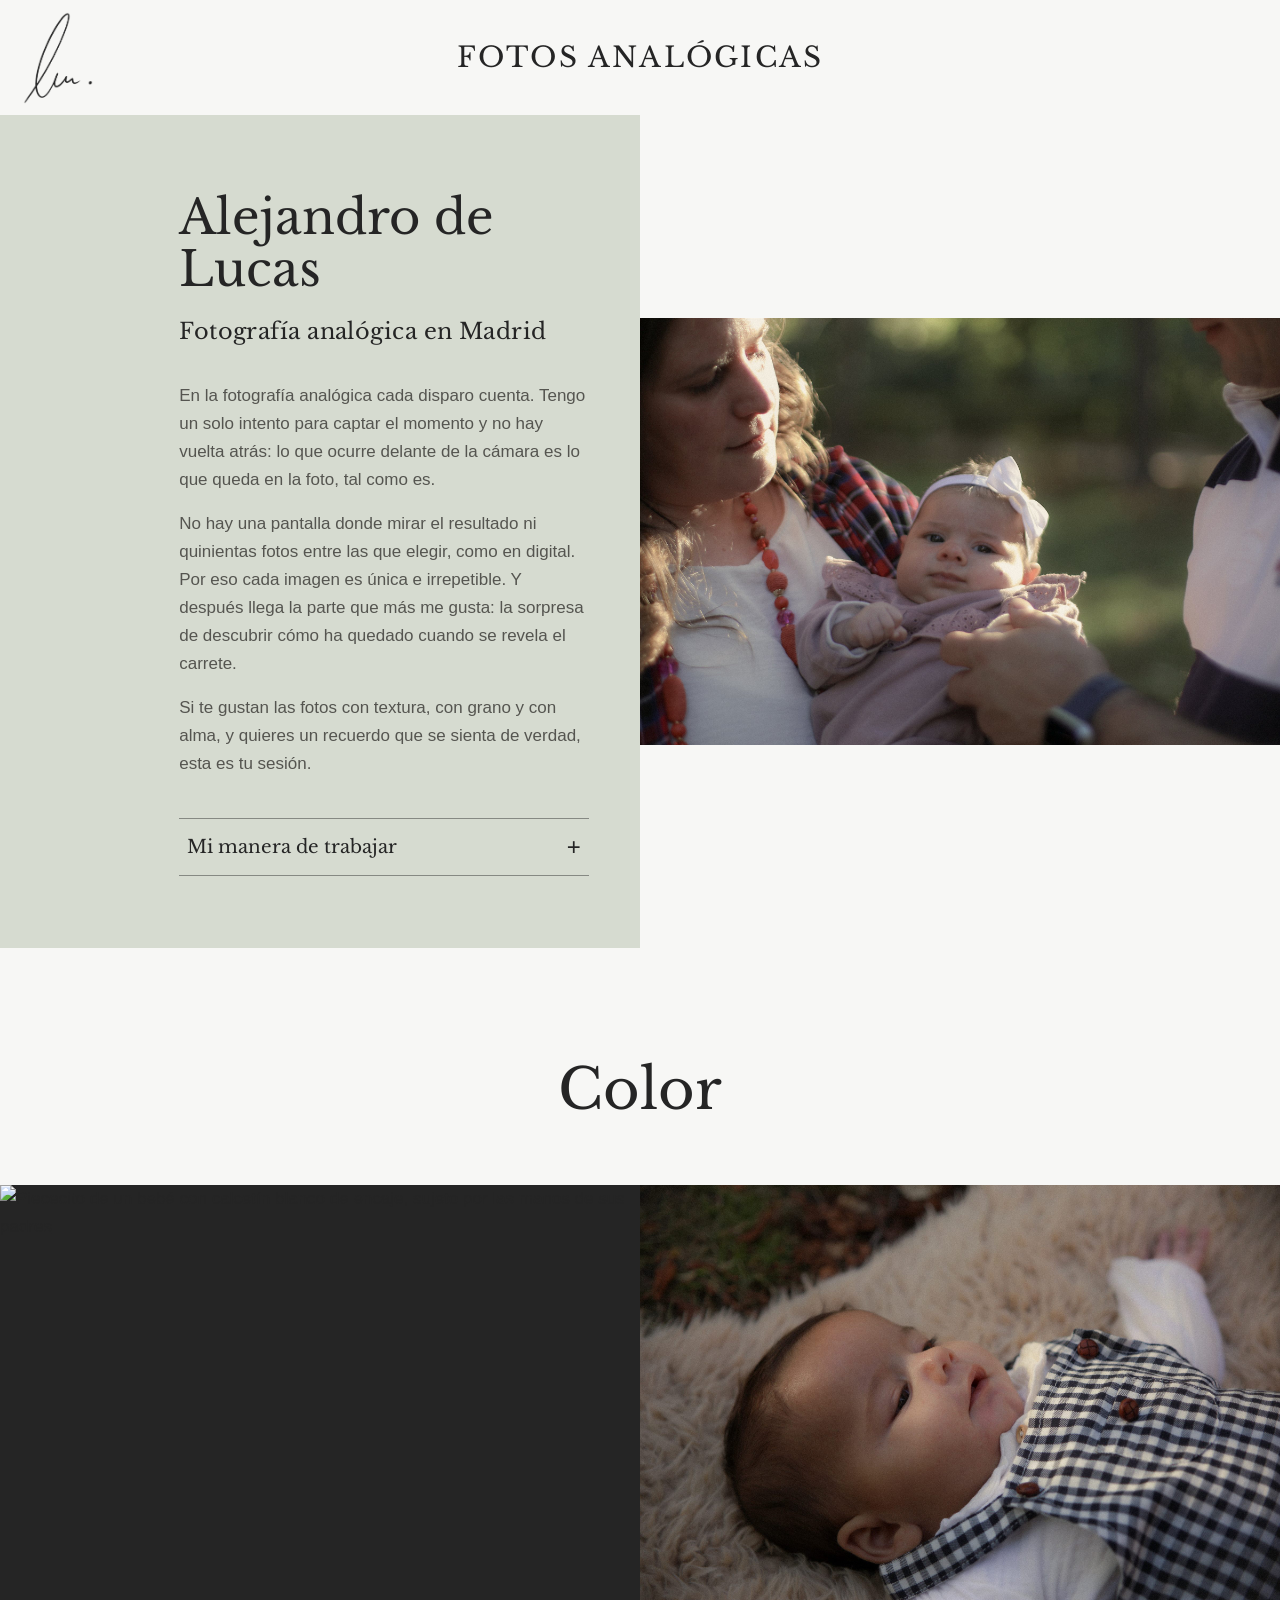
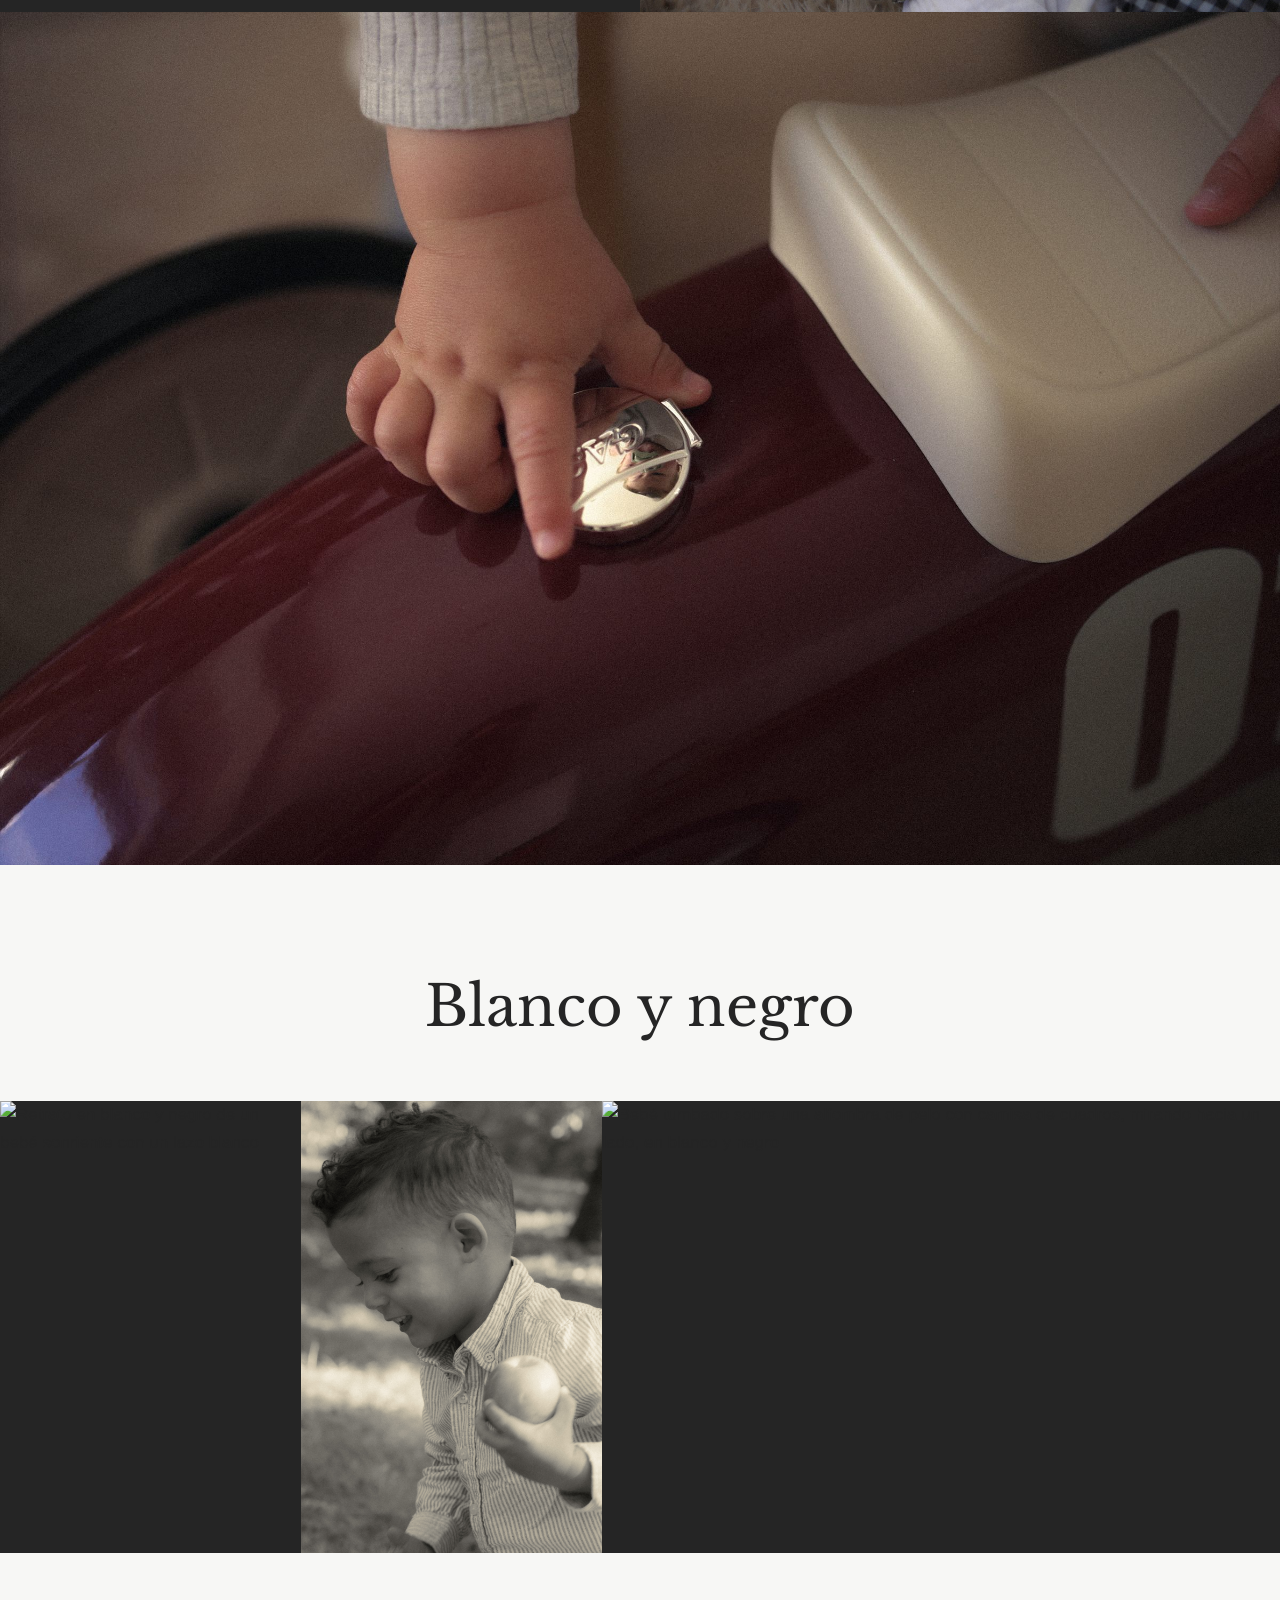
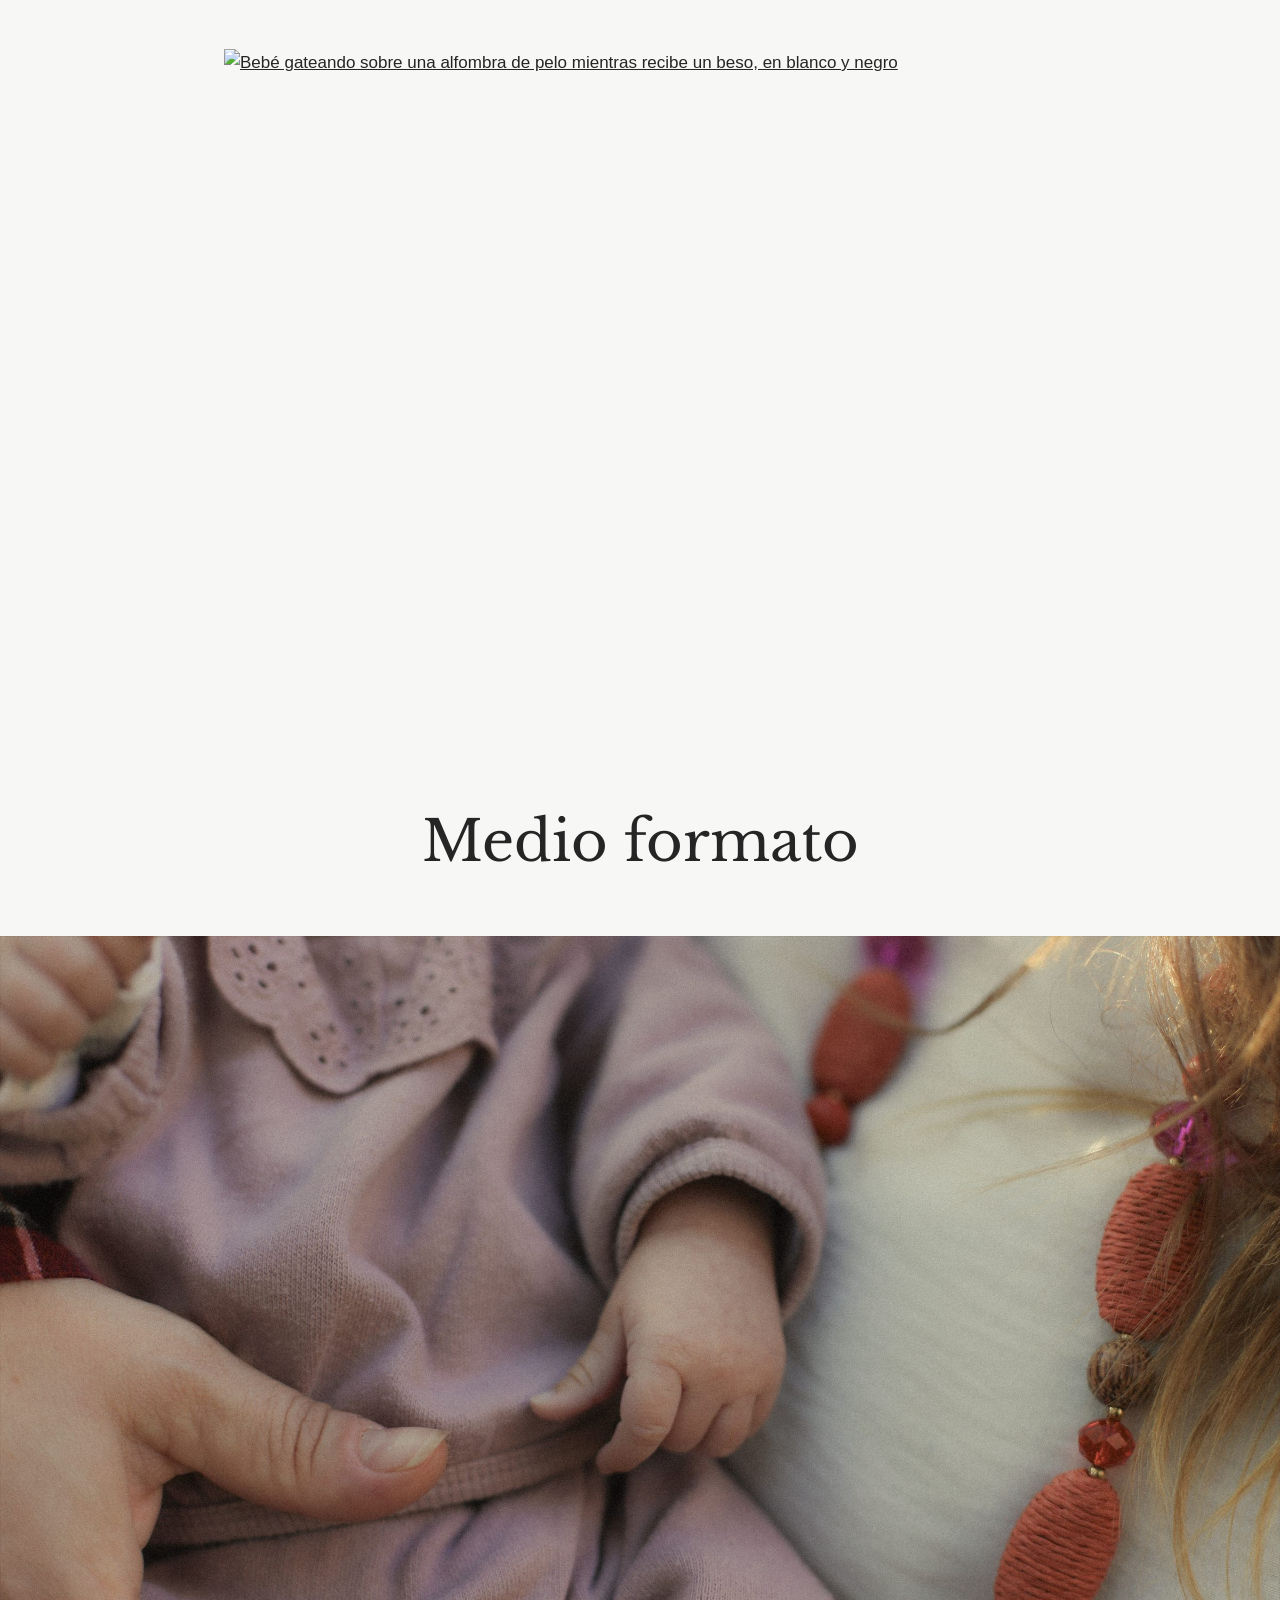
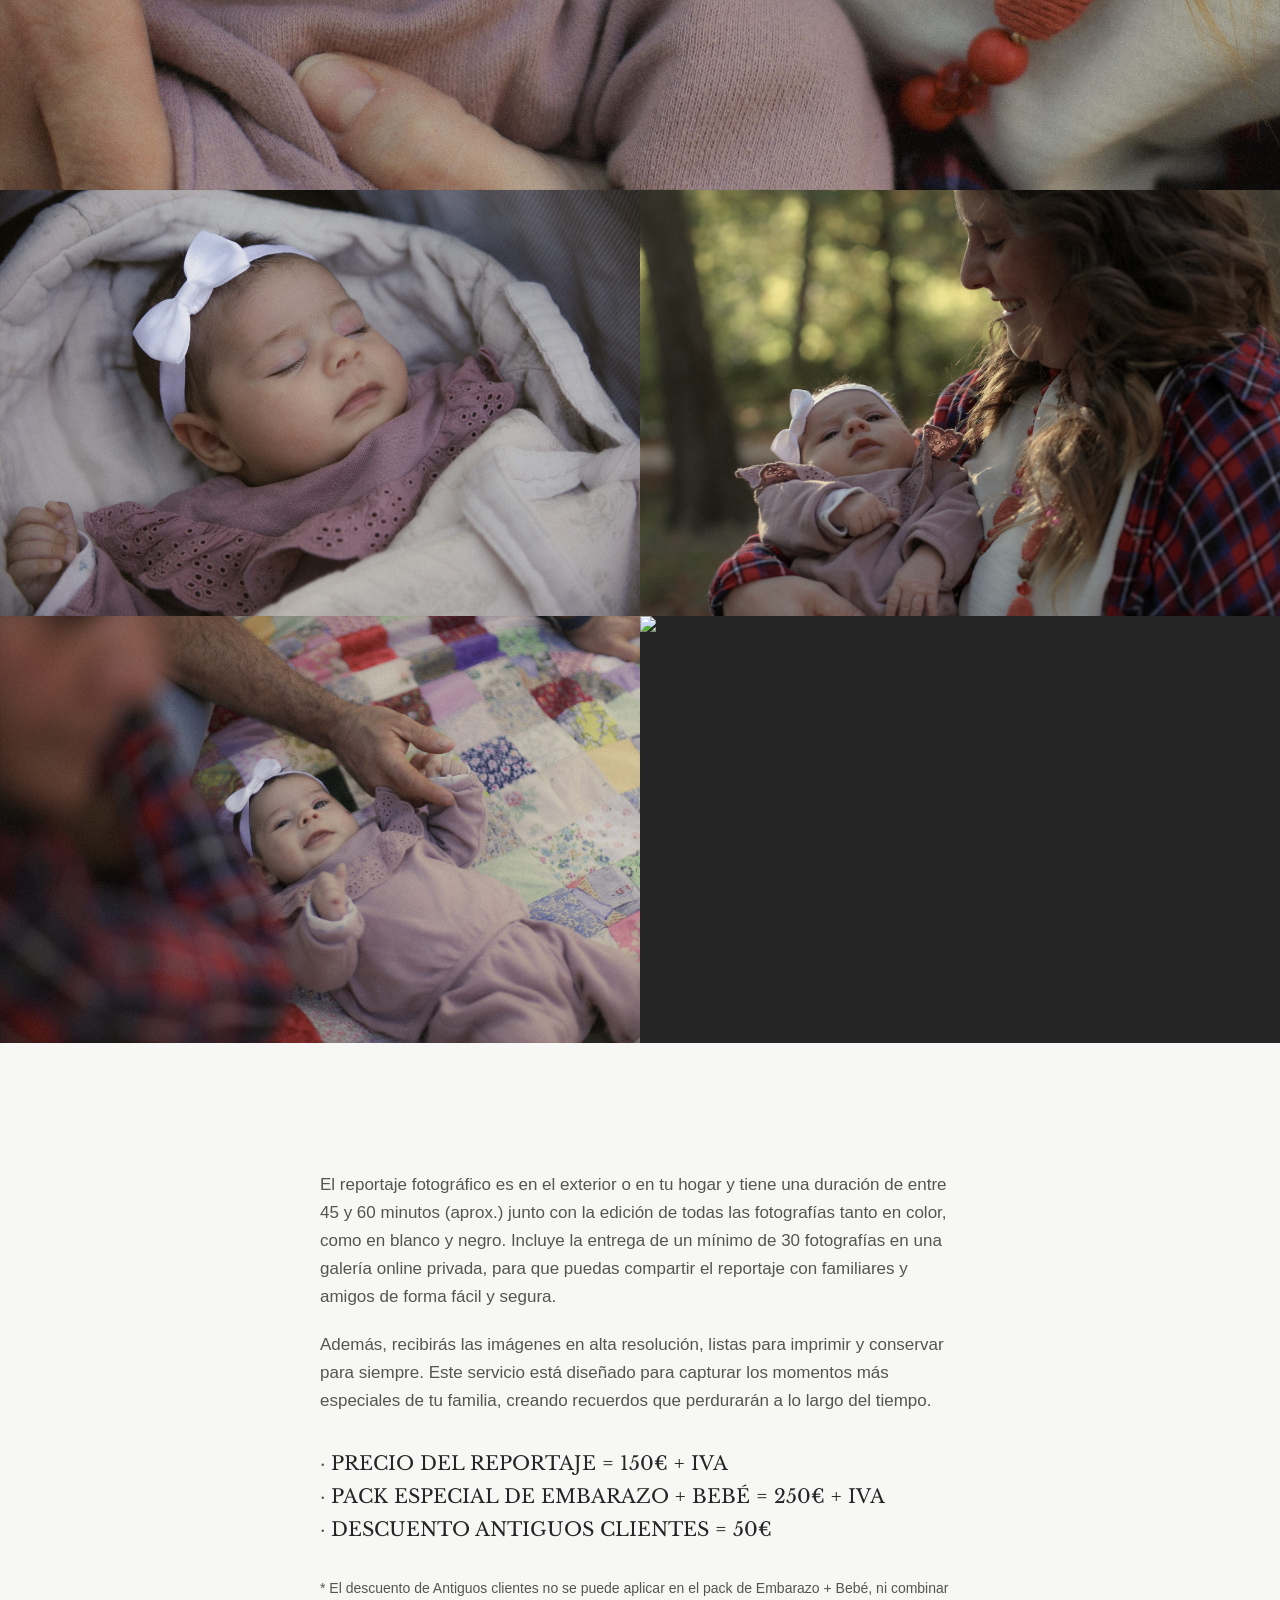
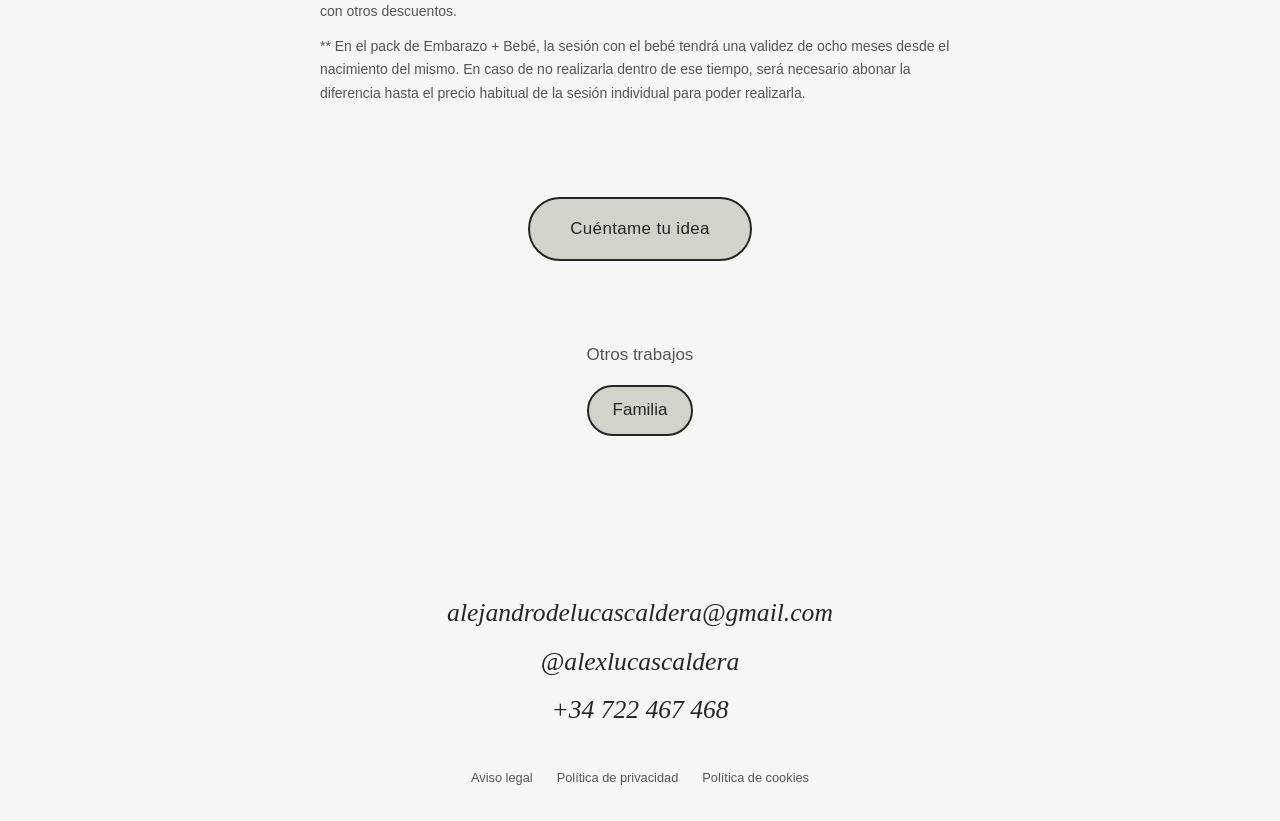
==== analogicas.html @ 0370e902 "Nuevas fotos (20 a 24) y fotos 14 y 15 intercambiadas - Cinco fotos nuevas de la Sesión 1, tres en b" ====
<!DOCTYPE html>
<html lang="es">
<head>
  <meta charset="UTF-8">
  <meta name="viewport" content="width=device-width, initial-scale=1">

  <!-- CAMBIA "Tu Ciudad" -->
  <title>Fotos analógicas · Alejandro de Lucas</title>
  <meta name="description" content="Fotografía analógica de Alejandro de Lucas en Tu Ciudad.">

  <!-- Tipo de letra de los títulos: está en la carpeta fuentes/ (no se pide a Google). El texto usa Helvetica -->
  <link rel="preload" href="fuentes/libre-baskerville-normal.woff2" as="font" type="font/woff2" crossorigin>

  <link rel="stylesheet" href="estilos.css">
</head>
<body class="marco">

  <!-- Cabecera: firma a la izquierda (siempre lleva al inicio) y apartado en el centro -->
  <header class="marco-cabecera cabecera-interna">
    <a class="firma" href="index.html" aria-label="Alejandro de Lucas, ir al inicio">
      <img src="fotos/Portada/firma-oscura.png" alt="">
    </a>
    <p class="cabecera-seccion">Fotos analógicas</p>
  </header>



  <main>

    <!-- El título "Fotos analógicas" ya está arriba, en el centro de la cabecera. Aquí queda oculto
         (solo lo leen los buscadores y los lectores de pantalla). -->
    <h1 class="solo-lectores">Fotos analógicas</h1>

    <!-- ===== PRESENTACIÓN: texto a la izquierda y tu foto a la derecha.
         CAMBIA el subtítulo, el texto, "Mi manera de trabajar" y la foto ===== -->
    <section class="sobre">
      <div class="sobre-texto">
        <h2>Alejandro de Lucas</h2>
        <p class="sobre-subtitulo">Fotografía analógica en Madrid</p>
        <p class="sobre-parrafo">En la fotografía analógica cada disparo cuenta. Tengo un solo intento para captar el momento y no hay vuelta atrás: lo que ocurre delante de la cámara es lo que queda en la foto, tal como es.</p>
        <p class="sobre-parrafo">No hay una pantalla donde mirar el resultado ni quinientas fotos entre las que elegir, como en digital. Por eso cada imagen es única e irrepetible. Y después llega la parte que más me gusta: la sorpresa de descubrir cómo ha quedado cuando se revela el carrete.</p>
        <p class="sobre-parrafo">Si te gustan las fotos con textura, con grano y con alma, y quieres un recuerdo que se sienta de verdad, esta es tu sesión.</p>

        <details class="acordeon">
          <summary>Mi manera de trabajar</summary>
          <p>Trabajo con cámara de carrete y con luz natural, con calma y sin prisas. Cada carrete tiene un número limitado de fotos, así que elijo con cuidado cada momento. Después los carretes se revelan y se escanean, y te entrego las fotos digitalizadas. Como el resultado solo se ve al revelar, la entrega tarda algo más que en digital.</p>
        </details>

      </div>
      <div class="sobre-foto">
        <a class="foto-enlace" href="https://www.instagram.com/alexlucascaldera" target="_blank" rel="noopener noreferrer" aria-label="Bebé apoyado sobre un coche de juguete granate con el número 01. Abrir el Instagram de Alejandro de Lucas"><img loading="lazy" src="fotos/web/Familia/Mart%C3%ADn/Mart%C3%ADn%20(1).jpg" alt="Bebé apoyado sobre un coche de juguete granate con el número 01"></a>
      </div>
    </section>


    <!-- ===== APARTADO 1: COLOR
         Bloques de fotos como en la portada. CAMBIA los nombres de archivo y la descripción (alt).
         Puedes mezclar los bloques: pantalla-dos, pantalla-tres, pantalla-cuatro, pantalla-ancha y foto-sola ===== -->
    <section class="apartado" id="color" data-tono="color">
      <h2 class="apartado-titulo">Color</h2>

      <div class="pantalla pantalla-dos">
        <a class="foto-enlace" href="https://www.instagram.com/alexlucascaldera" target="_blank" rel="noopener noreferrer" aria-label="Bebé tumbado sobre una manta granate mirando hacia arriba. Abrir el Instagram de Alejandro de Lucas"><img src="fotos/web/Familia/Sesi%C3%B3n%201/Familia%20Sesi%C3%B3n%201%20%20(3).jpg" alt="Bebé tumbado sobre una manta granate mirando hacia arriba" loading="lazy"></a>
        <a class="foto-enlace" href="https://www.instagram.com/alexlucascaldera" target="_blank" rel="noopener noreferrer" aria-label="Mano de un bebé señalando el tapón de un coche de juguete granate. Abrir el Instagram de Alejandro de Lucas"><img src="fotos/web/Familia/Mart%C3%ADn/Mart%C3%ADn%20(2).jpg" alt="Mano de un bebé señalando el tapón de un coche de juguete granate" loading="lazy"></a>
      </div>

      <div class="pantalla pantalla-ancha">
        <a class="foto-enlace" href="https://www.instagram.com/alexlucascaldera" target="_blank" rel="noopener noreferrer" aria-label="Mano de un bebé agarrada al asiento de un coche de juguete granate. Abrir el Instagram de Alejandro de Lucas"><img src="fotos/web/Familia/Mart%C3%ADn/Mart%C3%ADn%20(3).jpg" alt="Mano de un bebé agarrada al asiento de un coche de juguete granate" loading="lazy"></a>
      </div>
    </section>

    <!-- ===== APARTADO 2: BLANCO Y NEGRO (data-tono="bn": solo fotos en blanco y negro; en el apartado Color, solo color) ===== -->
    <section class="apartado" id="blanco-y-negro" data-tono="bn">
      <h2 class="apartado-titulo">Blanco y negro</h2>

      <div class="pantalla pantalla-tres">
        <a class="foto-enlace" href="https://www.instagram.com/alexlucascaldera" target="_blank" rel="noopener noreferrer" aria-label="Bebé tumbado sobre una colcha de patchwork en blanco y negro, con los puños en alto. Abrir el Instagram de Alejandro de Lucas"><img src="fotos/web/Familia/Sesi%C3%B3n%201/Familia%20Sesi%C3%B3n%201%20(16).jpg" alt="Bebé tumbado sobre una colcha de patchwork en blanco y negro, con los puños en alto" loading="lazy"></a>
        <a class="foto-enlace" href="https://www.instagram.com/alexlucascaldera" target="_blank" rel="noopener noreferrer" aria-label="Bebé dormida con un lazo blanco, arropada en blanco y negro. Abrir el Instagram de Alejandro de Lucas"><img src="fotos/web/Familia/Sesi%C3%B3n%201/Familia%20Sesi%C3%B3n%201%20(19).JPG" alt="Bebé dormida con un lazo blanco, arropada en blanco y negro" loading="lazy"></a>
        <a class="foto-enlace" href="https://www.instagram.com/alexlucascaldera" target="_blank" rel="noopener noreferrer" aria-label="Bebé tumbado sobre una alfombra de pelo con camisa de cuadros, mirando hacia un lado, en blanco y negro. Abrir el Instagram de Alejandro de Lucas"><img src="fotos/web/Familia/Sesi%C3%B3n%201/Familia%20Sesi%C3%B3n%201%20(24).JPG" alt="Bebé tumbado sobre una alfombra de pelo con camisa de cuadros, mirando hacia un lado, en blanco y negro" loading="lazy"></a>
      </div>

      <div class="foto-sola">
        <a class="foto-enlace" href="https://www.instagram.com/alexlucascaldera" target="_blank" rel="noopener noreferrer" aria-label="Bebé gateando sobre una alfombra de pelo mientras recibe un beso, en blanco y negro. Abrir el Instagram de Alejandro de Lucas"><img src="fotos/web/Familia/Sesi%C3%B3n%201/Familia%20Sesi%C3%B3n%201%20(21).JPG" alt="Bebé gateando sobre una alfombra de pelo mientras recibe un beso, en blanco y negro" loading="lazy"></a>
      </div>
    </section>

    <!-- ===== APARTADO 3: MEDIO FORMATO ===== -->
    <section class="apartado" id="medio-formato">
      <h2 class="apartado-titulo">Medio formato</h2>

      <div class="pantalla pantalla-ancha">
        <a class="foto-enlace" href="https://www.instagram.com/alexlucascaldera" target="_blank" rel="noopener noreferrer" aria-label="Bebé sonriendo sobre una colcha de patchwork, con la mano de su padre al lado. Abrir el Instagram de Alejandro de Lucas"><img src="fotos/web/Familia/Sesi%C3%B3n%201/Familia%20Sesi%C3%B3n%201%20%20(12).jpg" alt="Bebé sonriendo sobre una colcha de patchwork, con la mano de su padre al lado" loading="lazy"></a>
      </div>

      <div class="pantalla pantalla-cuatro">
        <a class="foto-enlace" href="https://www.instagram.com/alexlucascaldera" target="_blank" rel="noopener noreferrer" aria-label="Bebé gateando sobre una alfombra de pelo mientras recibe un beso. Abrir el Instagram de Alejandro de Lucas"><img src="fotos/web/Familia/Sesi%C3%B3n%201/Familia%20Sesi%C3%B3n%201%20%20(2).jpg" alt="Bebé gateando sobre una alfombra de pelo mientras recibe un beso" loading="lazy"></a>
        <a class="foto-enlace" href="https://www.instagram.com/alexlucascaldera" target="_blank" rel="noopener noreferrer" aria-label="Bebé apoyado sobre un coche de juguete granate con el número 01. Abrir el Instagram de Alejandro de Lucas"><img src="fotos/web/Familia/Mart%C3%ADn/Mart%C3%ADn%20(1).jpg" alt="Bebé apoyado sobre un coche de juguete granate con el número 01" loading="lazy"></a>
        <a class="foto-enlace" href="https://www.instagram.com/alexlucascaldera" target="_blank" rel="noopener noreferrer" aria-label="Mano de un bebé señalando el tapón de un coche de juguete granate. Abrir el Instagram de Alejandro de Lucas"><img src="fotos/web/Familia/Mart%C3%ADn/Mart%C3%ADn%20(2).jpg" alt="Mano de un bebé señalando el tapón de un coche de juguete granate" loading="lazy"></a>
        <a class="foto-enlace" href="https://www.instagram.com/alexlucascaldera" target="_blank" rel="noopener noreferrer" aria-label="Bebé tumbado sobre una manta granate mirando hacia arriba. Abrir el Instagram de Alejandro de Lucas"><img src="fotos/web/Familia/Sesi%C3%B3n%201/Familia%20Sesi%C3%B3n%201%20%20(3).jpg" alt="Bebé tumbado sobre una manta granate mirando hacia arriba" loading="lazy"></a>
      </div>
    </section>
    
<!-- ===== EN QUÉ CONSISTE Y PRECIOS. CAMBIA el texto cuando quieras ===== -->
      <section class="seccion detalle-servicio">
      <p> El reportaje fotográfico es en el exterior o en tu hogar y tiene una duración de entre 45 y 60 minutos (aprox.) junto con la edición de todas las fotografías tanto en color, como en blanco y negro. Incluye la entrega de un mínimo de 30 fotografías en una galería online privada, para que puedas compartir el reportaje con familiares y amigos de forma fácil y segura.</p>

      <p>Además, recibirás las imágenes en alta resolución, listas para imprimir y conservar para siempre. Este servicio está diseñado para capturar los momentos más especiales de tu familia, creando recuerdos que perdurarán a lo largo del tiempo.</p>

      <ul class="precios">
        <li>PRECIO DEL REPORTAJE = 150€ + IVA</li>
        <li>PACK ESPECIAL DE EMBARAZO + BEBÉ = 250€ + IVA</li>
        <li>DESCUENTO ANTIGUOS CLIENTES = 50€</li>
      </ul>

      <p class="nota">* El descuento de Antiguos clientes no se puede aplicar en el pack de Embarazo + Bebé, ni combinar con otros descuentos.</p>
      <p class="nota">** En el pack de Embarazo + Bebé, la sesión con el bebé tendrá una validez de ocho meses desde el nacimiento del mismo. En caso de no realizarla dentro de ese tiempo, será necesario abonar la diferencia hasta el precio habitual de la sesión individual para poder realizarla.</p>
    </section>

    <!-- ===== BOTÓN FINAL. CAMBIA el enlace (ahora abre un correo) ===== -->
    <section class="seccion acciones-final">
      <a class="boton" href="mailto:alejandrodelucascaldera@gmail.com?subject=Te%20cuento%20mi%20idea">Cuéntame tu idea</a>
    </section>


    <section class="seccion otras-sesiones">
      <p>Otros trabajos</p>
      <ul>
        <li><a href="familia.html">Familia</a></li>
      </ul>
    </section>

  </main>

  <!-- CONTACTO -->
  <footer class="marco-contacto">
    <a href="mailto:alejandrodelucascaldera@gmail.com">alejandrodelucascaldera@gmail.com</a>
    <a href="https://www.instagram.com/alexlucascaldera" target="_blank" rel="noopener noreferrer">@alexlucascaldera</a>
    <a href="tel:+34722467468">+34 722 467 468</a>
  </footer>

  <nav class="enlaces-legales" aria-label="Información legal">
    <a href="aviso-legal.html">Aviso legal</a>
    <a href="privacidad.html">Política de privacidad</a>
    <a href="cookies.html">Política de cookies</a>
  </nav>

  <script src="fotos-aleatorias.js"></script>

  <script src="script.js"></script>
</body>
</html>
---- estilos.css ----
/* =========================================================
   0. TIPOGRAFÍA DE LOS TÍTULOS (Libre Baskerville)
   Está guardada en la carpeta fuentes/ de la propia web: así no se pide a Google Fonts
   y no se envía la dirección IP de los visitantes a Google.
   ========================================================= */
@font-face {
  font-family: "Libre Baskerville";
  font-style: normal;
  font-weight: 400 700;   /* un solo archivo sirve para el grosor normal y el negrita */
  font-display: swap;
  src: url("fuentes/libre-baskerville-normal.woff2") format("woff2");
}

@font-face {
  font-family: "Libre Baskerville";
  font-style: italic;
  font-weight: 400;
  font-display: swap;
  src: url("fuentes/libre-baskerville-cursiva.woff2") format("woff2");
}

/* =========================================================
   1. COLORES, LETRAS Y MÁRGENES
   Cambia estos valores y cambia toda la web a la vez.
   ========================================================= */
:root {
  /* Paleta de marca (solo los colores que usa la web) */
  --verde-retiro: #4B5F4A;
  --verde-oliva: #8A9A7A;
  --blanco-calido: #F7F7F5;
  --gris-suave: #D3D3CB;

  /* Cómo se usa la paleta en la web */
  --fondo: var(--blanco-calido);
  --texto: #252525;                    /* nombre y títulos */
  --texto-suave: #555550;              /* textos de introducción */
  --primario: var(--verde-retiro);
  --fondo-boton: var(--gris-suave);    /* fondo de los botones (con línea y texto negros) */
  --categoria: var(--verde-retiro);    /* localización y categoría */

  --letra-titulos: "Libre Baskerville", serif;
  --letra-texto: "Helvetica Neue", Helvetica, Arial, sans-serif;

  --margen: clamp(1.25rem, 5vw, 4rem);     /* margen lateral */
  --espacio: clamp(4.5rem, 10vw, 8rem);    /* espacio entre secciones */
  --ancho-maximo: 78rem;                   /* ancho máximo del contenido */
}

/* =========================================================
   2. AJUSTES GENERALES
   ========================================================= */
* {
  box-sizing: border-box;
}

body {
  margin: 0;
  background: var(--fondo);
  color: var(--texto);
  font-family: var(--letra-texto);
  font-size: 1.0625rem;
  line-height: 1.65;
}

img {
  display: block;
  max-width: 100%;
}

a {
  color: inherit;
}

a:focus-visible {
  outline: 2px solid var(--primario);
  outline-offset: 3px;
}

h1,
h2 {
  margin: 0;
  text-align: center;
  font-family: var(--letra-titulos);
  font-weight: 400;
  line-height: 1.08;
}

h1 {
  max-width: 13ch;
  margin-inline: auto;   /* centrado */
  font-size: clamp(2.25rem, 6vw, 4.5rem);
  letter-spacing: -0.01em;
}

h2 {
  margin-bottom: 2.5rem;
  font-size: clamp(1.9rem, 4vw, 2.75rem);
}

/* Todas las secciones tienen el mismo espacio arriba, abajo y a los lados */
.seccion {
  max-width: var(--ancho-maximo);
  margin: 0 auto;
  padding: var(--espacio) var(--margen);
}

.boton {
  display: inline-block;
  padding: 0.85rem 2rem;
  border: 2px solid var(--texto);
  border-radius: 2rem;
  background: var(--fondo-boton);
  color: var(--texto);
  text-decoration: none;
  letter-spacing: 0.02em;
  transition: background 0.3s ease, color 0.3s ease;
}

.boton:hover {
  background: var(--texto);
  color: var(--fondo-boton);
}

/* =========================================================
   3. BOTONES DE «OTROS TRABAJOS»
   ========================================================= */

.otras-sesiones {
  text-align: center;
  padding-top: 0;
}

.otras-sesiones p {
  margin: 0 0 1rem;
  color: var(--texto-suave);
}

.otras-sesiones ul {
  display: flex;
  flex-wrap: wrap;
  justify-content: center;
  gap: 0.75rem;
  margin: 0;
  padding: 0;
  list-style: none;
}

.otras-sesiones a {
  display: inline-block;
  padding: 0.6rem 1.5rem;
  border: 2px solid var(--texto);
  border-radius: 2rem;
  background: var(--fondo-boton);
  color: var(--texto);
  text-decoration: none;
  transition: background 0.3s ease, color 0.3s ease;
}

.otras-sesiones a:hover {
  background: var(--texto);
  color: var(--fondo-boton);
}

/* =========================================================
   5. MARCO DE LAS PÁGINAS DE DENTRO Y PIE DE PÁGINA
   ========================================================= */
.marco {
  --lado: clamp(3.5rem, 9vw, 7.5rem);   /* ancho de la columna lateral (y alto de la cabecera: la esquina es un cuadrado) */
  display: flex;
  flex-direction: column;
  min-height: 100vh;
  background: var(--fondo);
}

/* El contenido de cada página deja un margen a los lados */
.marco main {
  flex: 1;
  padding-inline: var(--lado);
}

.marco-cabecera {
  position: relative;   /* para colocar la firma en la esquina */
  padding: clamp(1rem, 2.5vw, 1.75rem) var(--margen);
  text-align: center;
}

.marco-contacto {
  display: flex;
  flex-wrap: wrap;
  justify-content: space-between;
  align-items: baseline;
  gap: 0.5rem 2rem;
  padding: clamp(1rem, 2.5vw, 1.75rem) calc(var(--lado) + var(--margen));
  font-family: var(--letra-titulos);
  font-style: italic;
  font-size: clamp(1rem, 2.2vw, 1.6rem);
}

.marco-contacto a {
  text-decoration: none;
}

.marco-contacto a:hover {
  color: var(--categoria);
}

/* Pie: en pantallas que no son muy anchas, los tres datos pasan a una columna centrada
   (con el correo largo no caben en una sola línea hasta unos 1360 px) */
@media (max-width: 85rem) {
  .marco-contacto {
    flex-direction: column;
    align-items: center;
    gap: 0.4rem;
    text-align: center;
  }
}

/* =========================================================
   6. PRESENTACIÓN (texto a la izquierda y foto a la derecha)
   ========================================================= */
.sobre {
  --fondo-verde: color-mix(in srgb, var(--verde-oliva) 30%, var(--fondo));
  display: grid;
  grid-template-columns: minmax(0, 1fr) minmax(0, 1fr);
  margin-inline: calc(var(--lado) * -1);   /* ocupa todo el ancho de la pantalla */
}

.sobre-texto {
  padding:
    clamp(2.5rem, 6vw, 5.5rem)
    clamp(1.5rem, 4vw, 3.5rem)
    clamp(2.5rem, 6vw, 4.5rem)
    calc(var(--lado) + var(--margen));
  /* fondo verdoso */
  background: var(--fondo-verde);
}

.sobre-texto h2 {
  margin-bottom: 1.25rem;
  text-align: left;
  font-size: clamp(2rem, 4vw, 3rem);
}

.sobre-subtitulo {
  margin: 0 0 2.25rem;
  font-family: var(--letra-titulos);
  font-size: clamp(1.1rem, 1.8vw, 1.4rem);
  line-height: 1.35;
  letter-spacing: 0.02em;
}

.sobre-parrafo {
  max-width: 34rem;
  margin: 0;
  color: var(--texto-suave);
}

/* Fila desplegable: "Mi manera de trabajar" */
.acordeon {
  margin-top: 2.5rem;
  border-top: 1px solid rgba(37, 37, 37, 0.45);
  border-bottom: 1px solid rgba(37, 37, 37, 0.45);
}

.acordeon summary {
  display: flex;
  justify-content: space-between;
  align-items: center;
  padding: 0.8rem 0.5rem;
  font-family: var(--letra-titulos);
  font-size: 1.15rem;
  list-style: none;
  cursor: pointer;
}

.acordeon summary::-webkit-details-marker {
  display: none;
}

.acordeon summary::after {
  content: "+";
  font-family: var(--letra-texto);
  font-size: 1.5rem;
  line-height: 1;
}

.acordeon[open] summary::after {
  content: "−";
}

.acordeon summary:focus-visible {
  outline: 2px solid var(--primario);
  outline-offset: 2px;
}

.acordeon p {
  margin: 0;
  padding: 0 0.5rem 1.25rem;
  color: var(--texto-suave);
}

/* La foto de la presentación se ve entera, en 3:2 (horizontal) o 2:3 (vertical), sin recortes */
.sobre-foto {
  align-self: center;
}

.sobre-foto img {
  display: block;
  width: min(100%, calc(85svh * var(--r, 1.5)));   /* una foto vertical nunca pasa del alto de la ventana */
  height: auto;
  aspect-ratio: var(--r, 1.5);
  margin-inline: auto;
  object-fit: cover;
}

@media (max-width: 45rem) {
  .sobre {
    grid-template-columns: 1fr;
  }

  .sobre-texto {
    padding-right: var(--margen);
  }
}

/* =========================================================
   7. CABECERA DE LAS PÁGINAS DE DENTRO
   (firma a la izquierda y apartado en el centro)
   ========================================================= */
.cabecera-interna {
  display: grid;
  grid-template-columns: minmax(0, 1fr) auto minmax(0, 1fr);
  align-items: center;
  gap: 1rem;
  height: var(--lado);   /* igual que el ancho de la columna: la esquina de la firma es un cuadrado */
  padding-block: 0;
  padding-inline: calc(var(--lado) + 1rem);
}

/* La firma va dentro del cuadrado de la izquierda: la columna entre el borde
   de la pantalla y la línea vertical del marco. Su tamaño depende de esa columna. */
.firma {
  position: absolute;
  top: 0;
  bottom: 0;
  left: 0;
  width: var(--lado);
  display: flex;
  align-items: center;
  justify-content: center;
  text-decoration: none;
}

.firma img {
  width: auto;
  height: calc(var(--lado) * 0.8);
  max-width: 80%;
  object-fit: contain;
}

/* El apartado donde estamos, en el centro */
.cabecera-seccion {
  grid-column: 2;
  margin: 0;
  font-family: var(--letra-titulos);
  font-size: clamp(1.1rem, 2.4vw, 1.75rem);
  letter-spacing: 0.08em;
  line-height: 1.25;
  text-align: center;
  text-transform: uppercase;
}

@media (max-width: 45rem) {
  .cabecera-interna {
    gap: 0.5rem;
  }

  .cabecera-seccion {
    font-size: 0.95rem;
    letter-spacing: 0.05em;
  }
}

/* =========================================================
   8. PORTADA ESTILO ZARA: FIRMA Y PANTALLAS DE FOTOS
   Pantallas de fotos que van subiendo al bajar, y la firma
   grande fija abajo a la derecha.
   ========================================================= */
/* Todas las fotos se ven enteras en 3:2 (horizontal) o 2:3 (vertical): el bloque se adapta a la foto,
   no al revés. fotos-aleatorias.js guarda la proporción de cada foto en --r (1.5 o 0.6667). */
.pantalla {
  position: relative;
  display: flex;
  overflow: hidden;
  background: var(--texto);
}

/* Si en una fila hay fotos de distinta forma, cada una ocupa un ancho proporcional a la suya
   y todas quedan con la misma altura, sin huecos */
.pantalla > .foto-enlace {
  flex: var(--r, 1.5) 1 0;
}

.pantalla img {
  display: block;
  width: 100%;
  height: auto;
  aspect-ratio: var(--r, 1.5);
  object-fit: cover;
}

/* Firma grande, fija abajo a la derecha. Es blanca y va sin sombra;
   al llegar a una zona clara se pone oscura sola. */
.firma-grande {
  position: sticky;          /* acompaña mientras se ven las fotos y se queda en la última */
  bottom: 0;
  z-index: 5;
  margin: calc(var(--alto) * -1) clamp(1rem, 3vw, 2.5rem) 0 auto;   /* se superpone a la última foto y no añade altura ni deja hueco debajo */
  transform: translateY(calc(clamp(1rem, 3vw, 2rem) * -1));        /* la separa del borde de abajo sin ocupar sitio */
  display: flex;
  flex-direction: column;
  gap: 0.5rem;
  width: calc(var(--alto) * 0.76);     /* ancho de la firma (su proporción es 638 x 839) */
  color: #FFFFFF;
  text-decoration: none;
}

.firma-grande img {
  display: block;
  width: 100%;
  height: var(--alto);
}

/* =========================================================
   9. PORTADA: BLOQUE DE 4 FOTOS Y ZONA CLARA DE ABAJO
   ========================================================= */
/* Pantalla con cuatro fotos (2 x 2) */
.pantalla-cuatro {
  display: grid;
  grid-template-columns: repeat(2, minmax(0, 1fr));
}

/* Zona clara de abajo: Familia | Fotos analógicas y contacto. La firma ya no llega hasta aquí: acaba en la última foto */
.zara-claro {
  background: var(--fondo);
}

.firma-grande.firma-oscura {
  color: var(--texto);
}

.firma-grande.firma-oscura img {
  filter: invert(1);
}

/* =========================================================
   10. PORTADA: FOTO SOLA CON MARGEN
   ========================================================= */
/* Una sola foto, centrada y con margen blanco alrededor */
.foto-sola {
  --marco-v: clamp(2rem, 8vw, 6rem);   /* margen blanco de arriba y abajo */
  display: grid;
  place-items: center;
  grid-template-columns: minmax(0, 1fr);
  padding: var(--marco-v) var(--margen);
  background: var(--fondo);
}

.foto-sola img {
  display: block;
  width: 100%;
  height: auto;
  aspect-ratio: var(--r, 1.5);
  object-fit: cover;
}

/* La firma de la portada aparece con un fundido suave al abrir la página */
.firma-grande img {
  animation: aparecer-firma 1.2s ease 0.3s both;
}

@keyframes aparecer-firma {
  from { opacity: 0; }
  to { opacity: 1; }
}

@media (max-width: 45rem) {
  /* en el móvil las fotos van una debajo de otra, cada una con su proporción */
  .pantalla-dos,
  .pantalla-tres {
    flex-direction: column;
  }

  .pantalla-dos > .foto-enlace,
  .pantalla-tres > .foto-enlace {
    flex: none;
  }
}

@media (prefers-reduced-motion: reduce) {
  .firma-grande img {
    animation: none;
  }
}

/* Texto que no se ve pero sí lo leen buscadores y lectores de pantalla (el título de la página) */
.solo-lectores {
  position: absolute;
  width: 1px;
  height: 1px;
  margin: -1px;
  padding: 0;
  overflow: hidden;
  clip-path: inset(50%);
  white-space: nowrap;
  border: 0;
}

/* =========================================================
   11. APARTADOS DENTRO DE UNA PÁGINA: título y bloques de fotos
   ========================================================= */
/* Cada apartado ocupa todo el ancho de la pantalla */
.apartado {
  margin-inline: calc(var(--lado) * -1);
}

.apartado-titulo {
  margin: 0;
  padding: clamp(4rem, 9vw, 7rem) var(--margen) clamp(2rem, 5vw, 4rem);
  font-size: clamp(2rem, 5vw, 3.5rem);
  text-align: center;
}

/* Botones al final de la página */
.acciones-final {
  display: flex;
  flex-wrap: wrap;
  justify-content: center;
  gap: 1rem;
  padding-block: clamp(3rem, 7vw, 5rem);
}

.acciones-final .boton {
  padding: 1rem 2.5rem;
}

/* Texto de "en qué consiste" y precios, en una columna centrada y fácil de leer */
.seccion.detalle-servicio {
  max-width: 48rem;
  padding-bottom: 0;
}

.detalle-servicio p {
  margin: 0 0 1.25rem;
  color: var(--texto-suave);
}

.precios {
  margin: 2rem 0;
  padding: 0;
  list-style: none;
  font-family: var(--letra-titulos);
  font-size: clamp(1rem, 2vw, 1.2rem);
  line-height: 1.7;
}

.precios li::before {
  content: "· ";
  color: var(--categoria);
}

.detalle-servicio .nota {
  margin-bottom: 0.75rem;
  font-size: 0.875rem;
}

/* Medidas de la portada. El pie es el mismo que el de las páginas de dentro (.marco-contacto). */
.zara {
  --lado: clamp(3.5rem, 9vw, 7.5rem);                 /* igual que en las páginas de dentro */
  --alto: clamp(8rem, min(28vw, 50vh), 24rem);        /* alto de la firma: nunca más del 50 % del alto de la ventana */
}

/* Varios párrafos seguidos en la presentación */
.sobre-parrafo + .sobre-parrafo {
  margin-top: 1rem;
}

/* =========================================================
   12. TÍTULOS QUE APARECEN AL BAJAR (lo activa script.js)
   ========================================================= */
.revelar {
  opacity: 0;
  transform: translateY(1.75rem);
  transition: opacity 0.9s ease, transform 0.9s cubic-bezier(0.2, 0.7, 0.2, 1);
}

.revelar.visible {
  opacity: 1;
  transform: none;
}

/* =========================================================
   14. FOTOS CON ENLACE AL INSTAGRAM
   Cada foto va dentro de un <a class="foto-enlace">; estas reglas hacen que el enlace
   ocupe el mismo sitio que ocupaba la foto, para que el diseño no cambie.
   ========================================================= */
.foto-enlace {
  display: block;
  min-width: 0;
  min-height: 0;
}

.pantalla > .foto-enlace {
  overflow: hidden;
}

/* la foto de una sola, con su marco blanco alrededor: nunca más ancha que 52rem
   ni más alta que la ventana menos los márgenes blancos */
.foto-sola > .foto-enlace {
  width: min(100%, 52rem, calc((100svh - 2 * var(--marco-v)) * var(--r, 1.5)));
}

/* la foto de la presentación ocupa su mitad de la pantalla */
.sobre-foto > .foto-enlace {
  width: 100%;
}

/* =========================================================
   15. BLOQUE DIVIDIDO DE LA PORTADA: Familia | Fotos analógicas
   Dos mitades a todo el ancho; cada una es un enlace con el nombre en letra grande.
   ========================================================= */
.bloque-dividido {
  display: grid;
  grid-template-columns: repeat(2, minmax(0, 1fr));
  min-height: clamp(14rem, 45vh, 26rem);
}

.bloque-mitad {
  display: grid;
  place-items: center;
  padding: var(--margen);
  background: var(--fondo);
  color: var(--texto);
  font-family: var(--letra-titulos);
  font-size: clamp(1.6rem, 4.5vw, 4rem);
  line-height: 1.05;
  text-align: center;
  text-decoration: none;
  transition: background 0.3s ease, color 0.3s ease;
}

/* la única línea: la que separa las dos mitades */
.bloque-mitad + .bloque-mitad {
  border-left: 1px solid var(--texto);
}

/* al pasar el ratón, la mitad se pone gris y el texto sigue negro */
.bloque-mitad:hover {
  background: var(--fondo-boton);
}

@media (max-width: 45rem) {
  .bloque-dividido {
    grid-template-columns: 1fr;
  }

  .bloque-mitad + .bloque-mitad {
    border-left: 0;
    border-top: 1px solid var(--texto);
  }
}

/* =========================================================
   16. PÁGINAS LEGALES (aviso legal, privacidad y cookies) Y ENLACES DEL PIE
   ========================================================= */
.seccion.texto-legal {
  max-width: 46rem;
}

.texto-legal h1 {
  max-width: none;
  margin: 0 0 2rem;
  font-size: clamp(2rem, 5vw, 3rem);
}

.texto-legal h2 {
  margin: 2.25rem 0 0.75rem;
  font-size: 1.25rem;
  text-align: left;
}

.texto-legal p,
.texto-legal li {
  color: var(--texto-suave);
}

.texto-legal p {
  margin: 0 0 1rem;
}

.texto-legal ul {
  margin: 0 0 1rem;
  padding-left: 1.25rem;
}

.texto-legal a {
  color: var(--texto);
  text-underline-offset: 0.15em;
}

/* Datos que faltan por completar: se ven en amarillo para no olvidarlos antes de publicar */
.completar {
  padding: 0 0.25em;
  border-radius: 0.2em;
  background: #FFE08A;
  color: var(--texto);
}

/* Enlaces legales, pequeños y centrados, debajo del pie */
.enlaces-legales {
  display: flex;
  flex-wrap: wrap;
  justify-content: center;
  gap: 0.4rem 1.5rem;
  padding: 0.5rem var(--margen) 2rem;
  font-size: 0.8rem;
  color: var(--texto-suave);
}

.enlaces-legales a {
  text-decoration: none;
}

.enlaces-legales a:hover {
  text-decoration: underline;
}
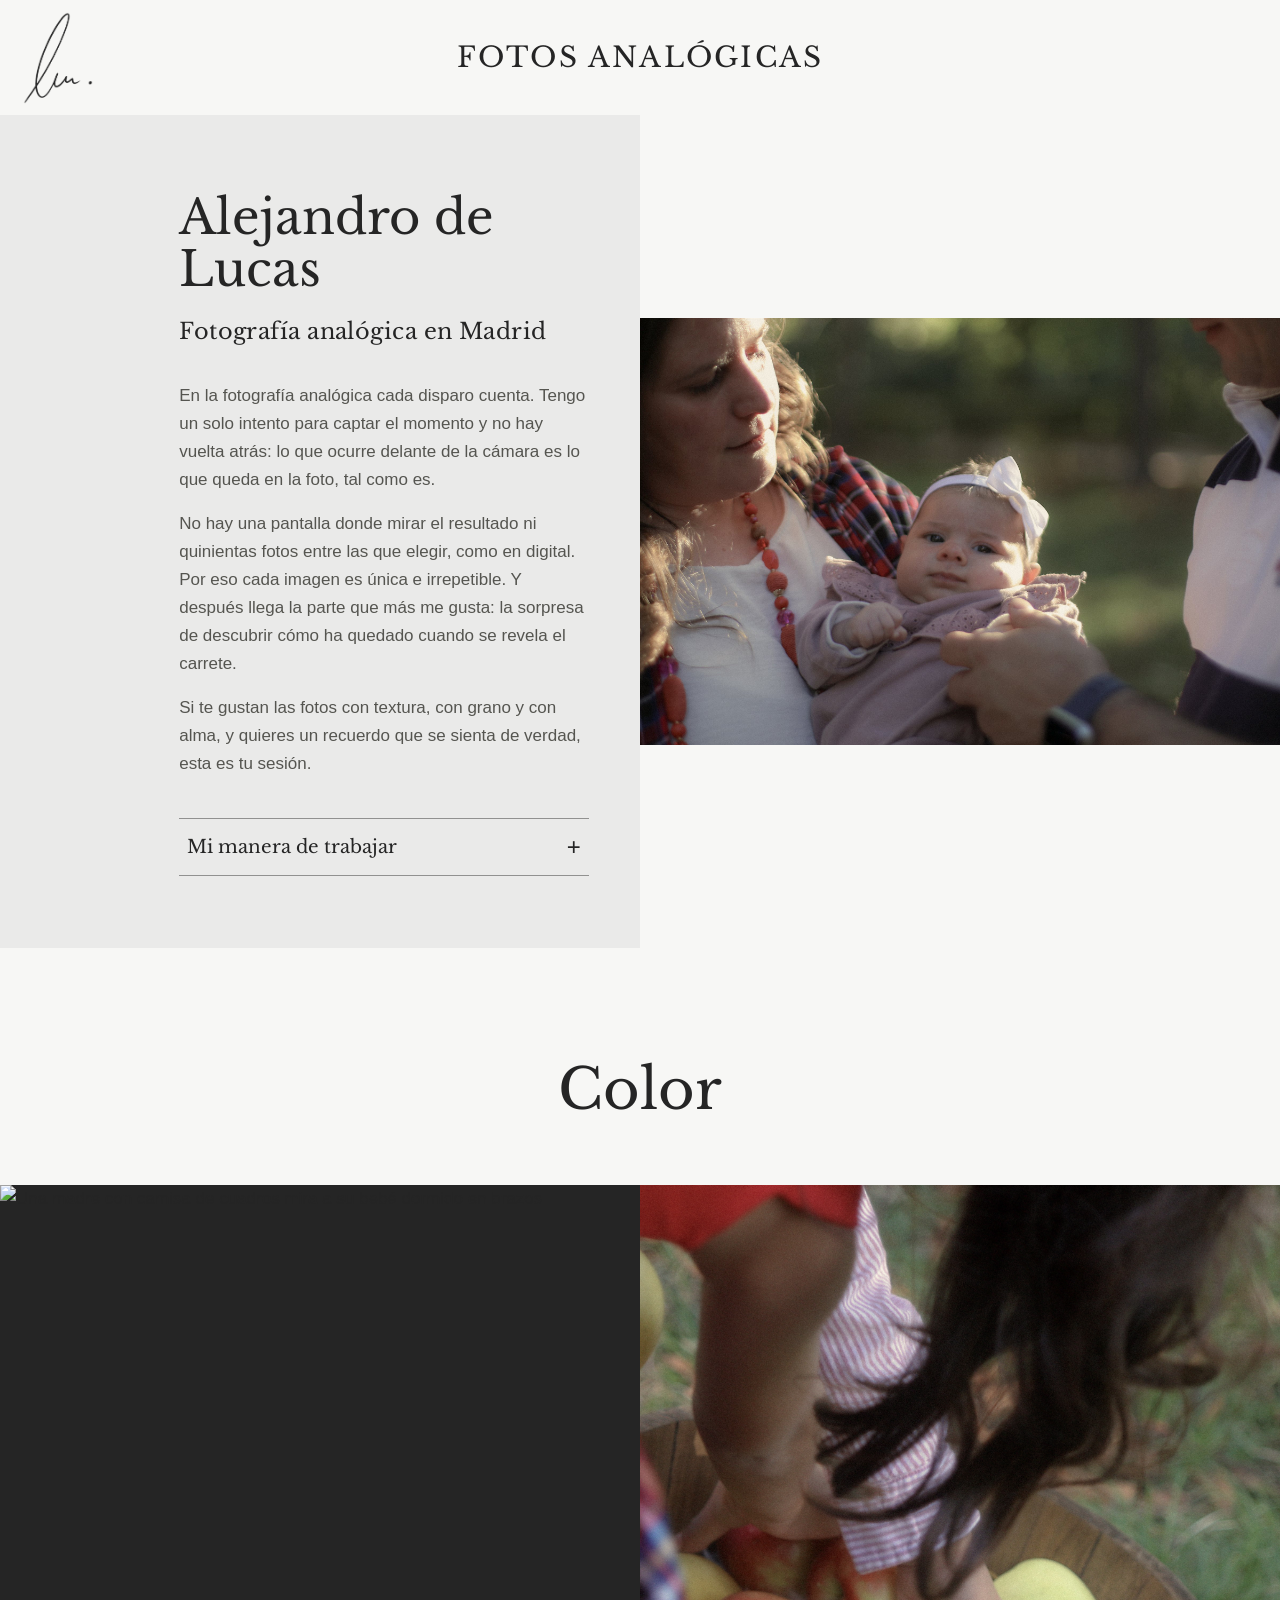
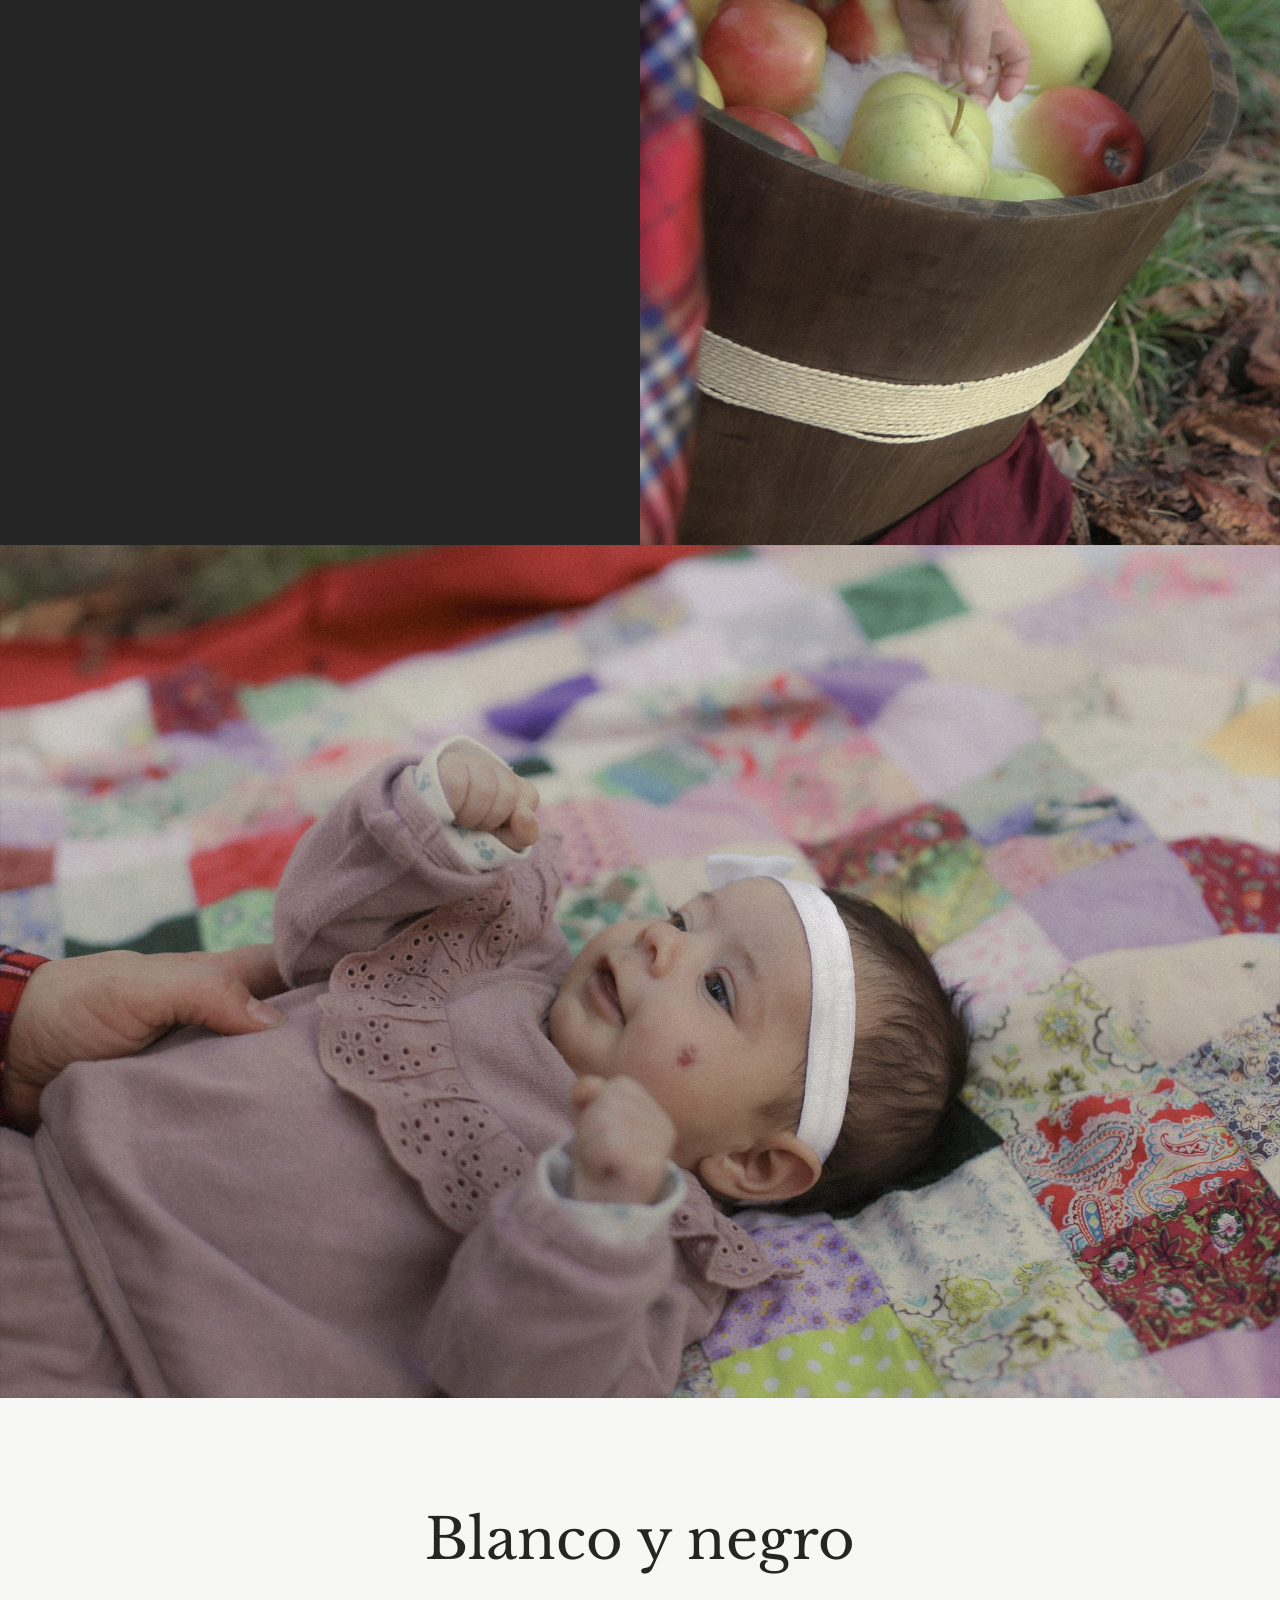
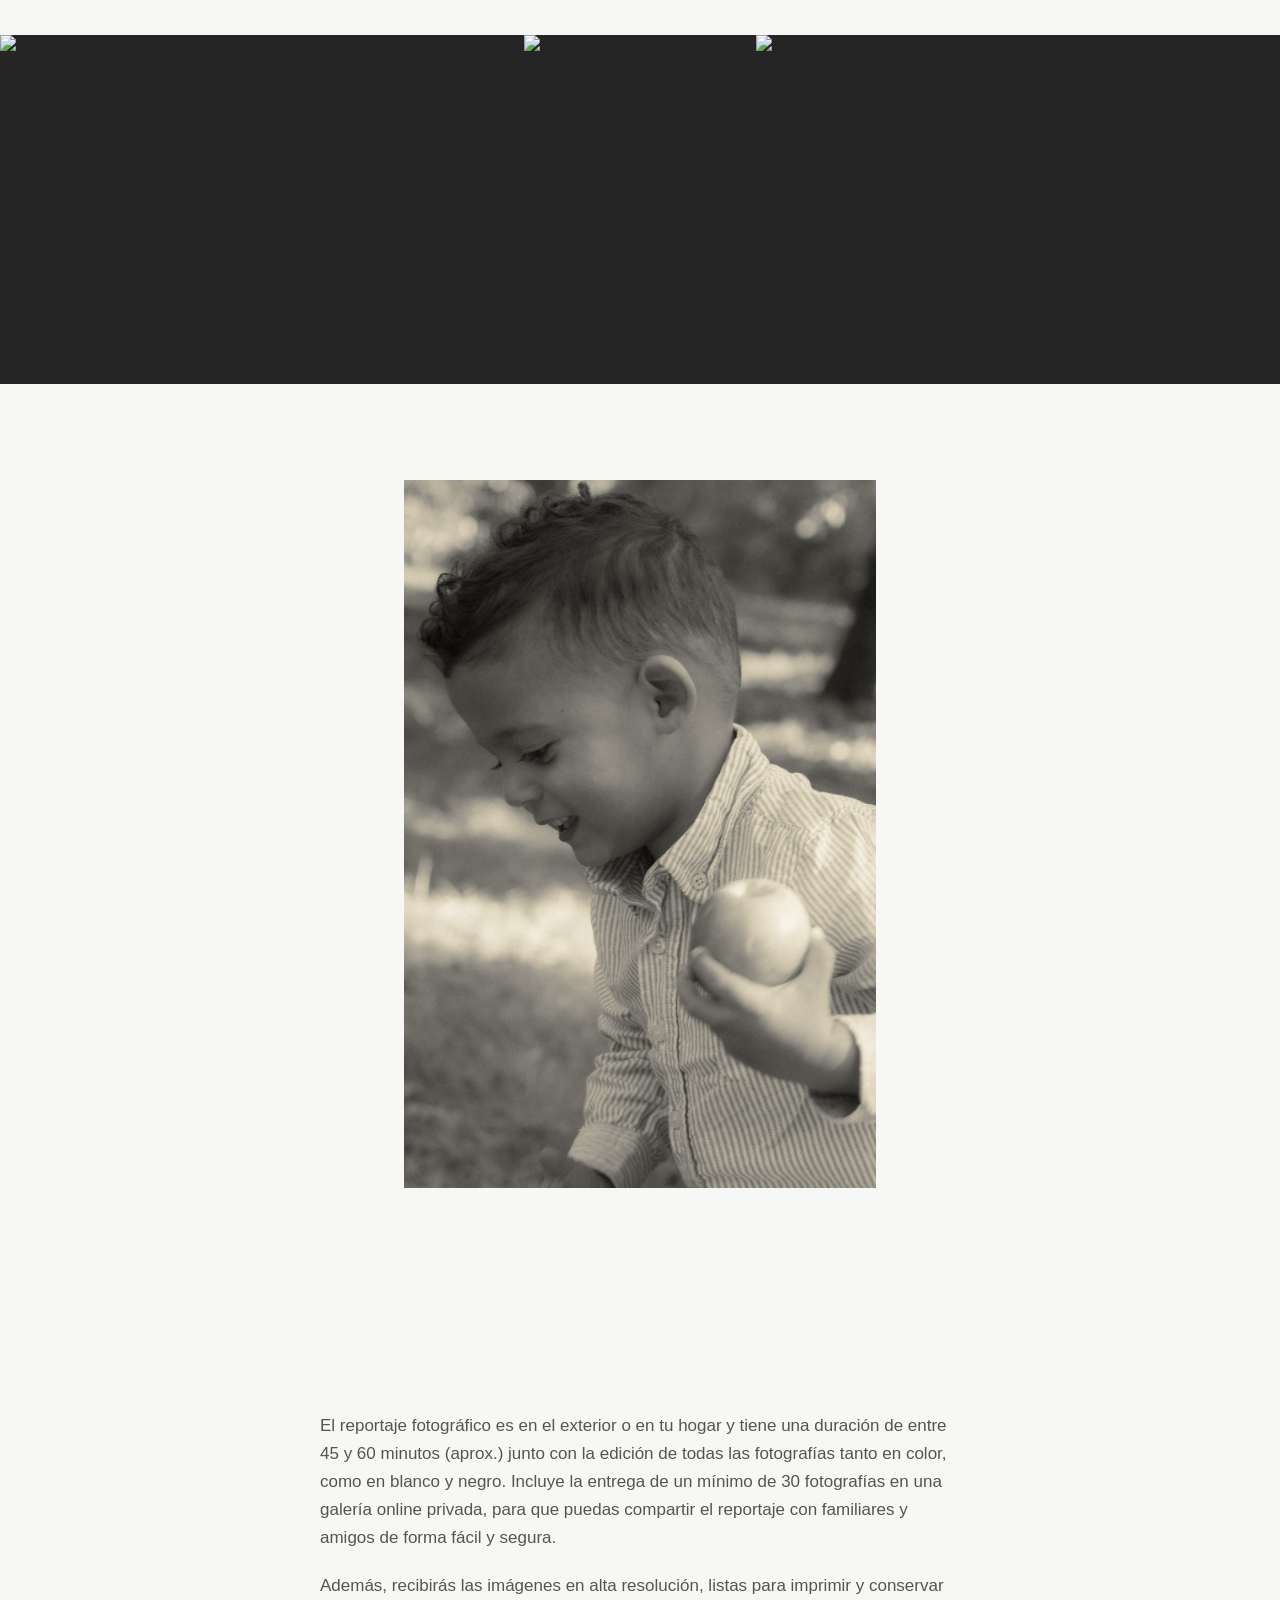
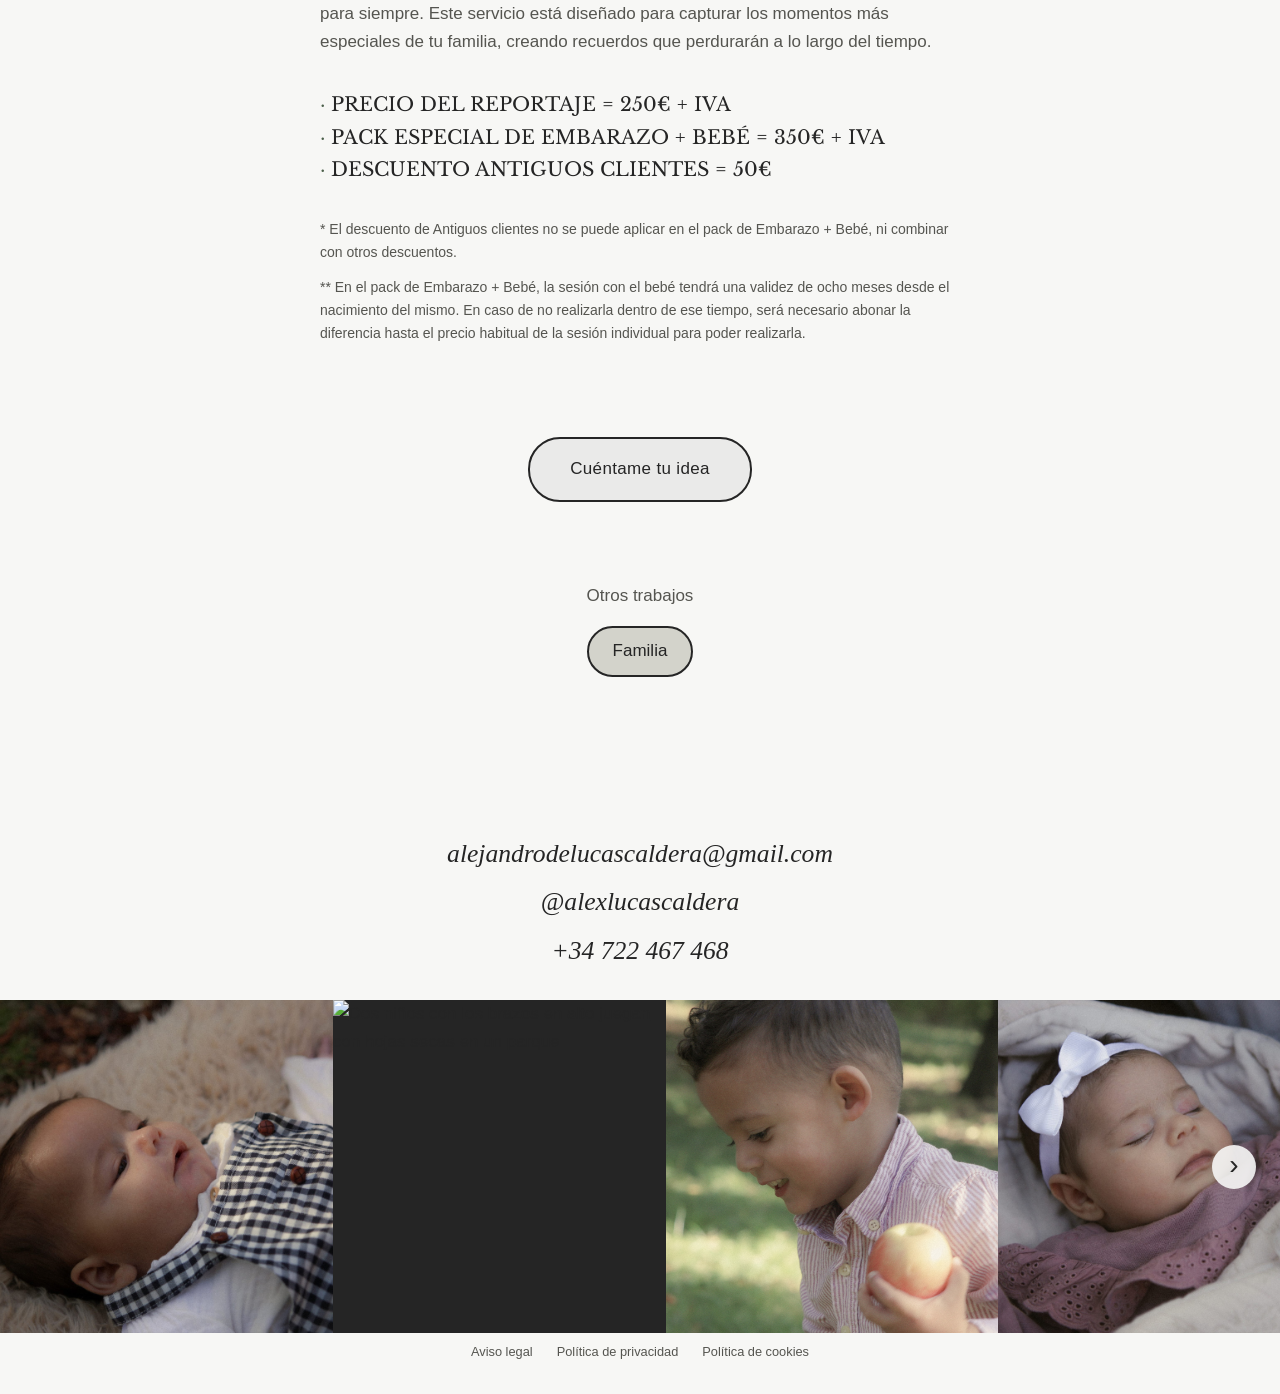
==== commit 2a7849a5: "Responsive movil, carrusel de pie, bloque de 5 y regla de bebes - Movil: los bloques de fotos mantie" ====
--- a/analogicas.html
+++ b/analogicas.html
@@ -84,22 +84,6 @@
       </div>
     </section>
 
-    <!-- ===== APARTADO 3: MEDIO FORMATO ===== -->
-    <section class="apartado" id="medio-formato">
-      <h2 class="apartado-titulo">Medio formato</h2>
-
-      <div class="pantalla pantalla-ancha">
-        <a class="foto-enlace" href="https://www.instagram.com/alexlucascaldera" target="_blank" rel="noopener noreferrer" aria-label="Bebé sonriendo sobre una colcha de patchwork, con la mano de su padre al lado. Abrir el Instagram de Alejandro de Lucas"><img src="fotos/web/Familia/Sesi%C3%B3n%201/Familia%20Sesi%C3%B3n%201%20%20(12).jpg" alt="Bebé sonriendo sobre una colcha de patchwork, con la mano de su padre al lado" loading="lazy"></a>
-      </div>
-
-      <div class="pantalla pantalla-cuatro">
-        <a class="foto-enlace" href="https://www.instagram.com/alexlucascaldera" target="_blank" rel="noopener noreferrer" aria-label="Bebé gateando sobre una alfombra de pelo mientras recibe un beso. Abrir el Instagram de Alejandro de Lucas"><img src="fotos/web/Familia/Sesi%C3%B3n%201/Familia%20Sesi%C3%B3n%201%20%20(2).jpg" alt="Bebé gateando sobre una alfombra de pelo mientras recibe un beso" loading="lazy"></a>
-        <a class="foto-enlace" href="https://www.instagram.com/alexlucascaldera" target="_blank" rel="noopener noreferrer" aria-label="Bebé apoyado sobre un coche de juguete granate con el número 01. Abrir el Instagram de Alejandro de Lucas"><img src="fotos/web/Familia/Mart%C3%ADn/Mart%C3%ADn%20(1).jpg" alt="Bebé apoyado sobre un coche de juguete granate con el número 01" loading="lazy"></a>
-        <a class="foto-enlace" href="https://www.instagram.com/alexlucascaldera" target="_blank" rel="noopener noreferrer" aria-label="Mano de un bebé señalando el tapón de un coche de juguete granate. Abrir el Instagram de Alejandro de Lucas"><img src="fotos/web/Familia/Mart%C3%ADn/Mart%C3%ADn%20(2).jpg" alt="Mano de un bebé señalando el tapón de un coche de juguete granate" loading="lazy"></a>
-        <a class="foto-enlace" href="https://www.instagram.com/alexlucascaldera" target="_blank" rel="noopener noreferrer" aria-label="Bebé tumbado sobre una manta granate mirando hacia arriba. Abrir el Instagram de Alejandro de Lucas"><img src="fotos/web/Familia/Sesi%C3%B3n%201/Familia%20Sesi%C3%B3n%201%20%20(3).jpg" alt="Bebé tumbado sobre una manta granate mirando hacia arriba" loading="lazy"></a>
-      </div>
-    </section>
-    
 <!-- ===== EN QUÉ CONSISTE Y PRECIOS. CAMBIA el texto cuando quieras ===== -->
       <section class="seccion detalle-servicio">
       <p> El reportaje fotográfico es en el exterior o en tu hogar y tiene una duración de entre 45 y 60 minutos (aprox.) junto con la edición de todas las fotografías tanto en color, como en blanco y negro. Incluye la entrega de un mínimo de 30 fotografías en una galería online privada, para que puedas compartir el reportaje con familiares y amigos de forma fácil y segura.</p>
@@ -107,8 +91,8 @@
       <p>Además, recibirás las imágenes en alta resolución, listas para imprimir y conservar para siempre. Este servicio está diseñado para capturar los momentos más especiales de tu familia, creando recuerdos que perdurarán a lo largo del tiempo.</p>
 
       <ul class="precios">
-        <li>PRECIO DEL REPORTAJE = 150€ + IVA</li>
-        <li>PACK ESPECIAL DE EMBARAZO + BEBÉ = 250€ + IVA</li>
+        <li>PRECIO DEL REPORTAJE = 250€ + IVA</li>
+        <li>PACK ESPECIAL DE EMBARAZO + BEBÉ = 350€ + IVA</li>
         <li>DESCUENTO ANTIGUOS CLIENTES = 50€</li>
       </ul>
 
@@ -138,6 +122,14 @@
     <a href="tel:+34722467468">+34 722 467 468</a>
   </footer>
 
+  <!-- CARRUSEL DE PIE: una fila de fotos cuadradas que se desliza con las flechas (o con el dedo).
+       Lleva TODAS las fotos de la lista de fotos-aleatorias.js, mezcladas en cada recarga: no hay que tocar nada aquí. -->
+  <div class="carrusel" role="region" aria-label="Más fotos">
+    <div class="carrusel-pista"></div>
+    <button class="carrusel-flecha carrusel-anterior" type="button" aria-label="Fotos anteriores">&#8249;</button>
+    <button class="carrusel-flecha carrusel-siguiente" type="button" aria-label="Fotos siguientes">&#8250;</button>
+  </div>
+
   <nav class="enlaces-legales" aria-label="Información legal">
     <a href="aviso-legal.html">Aviso legal</a>
     <a href="privacidad.html">Política de privacidad</a>
--- a/estilos.css
+++ b/estilos.css
@@ -34,6 +34,7 @@
   --fondo: var(--blanco-calido);
   --texto: #252525;                    /* nombre y títulos */
   --texto-suave: #555550;              /* textos de introducción */
+  --fondo-bloque: color-mix(in srgb, var(--texto) 6%, var(--fondo));   /* un tono más oscuro que el fondo: bloques de texto y botones de Familia / Fotos analógicas */
   --primario: var(--verde-retiro);
   --fondo-boton: var(--gris-suave);    /* fondo de los botones (con línea y texto negros) */
   --categoria: var(--verde-retiro);    /* localización y categoría */
@@ -109,7 +110,7 @@
   padding: 0.85rem 2rem;
   border: 2px solid var(--texto);
   border-radius: 2rem;
-  background: var(--fondo-boton);
+  background: var(--fondo-bloque);
   color: var(--texto);
   text-decoration: none;
   letter-spacing: 0.02em;
@@ -165,7 +166,7 @@
    5. MARCO DE LAS PÁGINAS DE DENTRO Y PIE DE PÁGINA
    ========================================================= */
 .marco {
-  --lado: clamp(3.5rem, 9vw, 7.5rem);   /* ancho de la columna lateral (y alto de la cabecera: la esquina es un cuadrado) */
+  --lado: clamp(3rem, 9vw, 7.5rem);   /* ancho de la columna lateral (y alto de la cabecera: la esquina es un cuadrado) */
   display: flex;
   flex-direction: column;
   min-height: 100vh;
@@ -219,7 +220,6 @@
    6. PRESENTACIÓN (texto a la izquierda y foto a la derecha)
    ========================================================= */
 .sobre {
-  --fondo-verde: color-mix(in srgb, var(--verde-oliva) 30%, var(--fondo));
   display: grid;
   grid-template-columns: minmax(0, 1fr) minmax(0, 1fr);
   margin-inline: calc(var(--lado) * -1);   /* ocupa todo el ancho de la pantalla */
@@ -231,8 +231,7 @@
     clamp(1.5rem, 4vw, 3.5rem)
     clamp(2.5rem, 6vw, 4.5rem)
     calc(var(--lado) + var(--margen));
-  /* fondo verdoso */
-  background: var(--fondo-verde);
+  background: var(--fondo-bloque);
 }
 
 .sobre-texto h2 {
@@ -313,13 +312,18 @@
   object-fit: cover;
 }
 
+/* En el móvil la presentación es solo el texto, a todo el ancho y sin la foto */
 @media (max-width: 45rem) {
   .sobre {
     grid-template-columns: 1fr;
   }
 
   .sobre-texto {
-    padding-right: var(--margen);
+    padding-inline: var(--margen);
+  }
+
+  .sobre-foto {
+    display: none;
   }
 }
 
@@ -440,6 +444,20 @@
   grid-template-columns: repeat(2, minmax(0, 1fr));
 }
 
+/* Pantalla con cinco fotos: dos arriba y tres abajo */
+.pantalla-cinco {
+  display: grid;
+  grid-template-columns: repeat(6, minmax(0, 1fr));
+}
+
+.pantalla-cinco > .foto-enlace {
+  grid-column: span 2;
+}
+
+.pantalla-cinco > .foto-enlace:nth-child(-n + 2) {
+  grid-column: span 3;
+}
+
 /* Zona clara de abajo: Familia | Fotos analógicas y contacto. La firma ya no llega hasta aquí: acaba en la última foto */
 .zara-claro {
   background: var(--fondo);
@@ -482,19 +500,6 @@
 @keyframes aparecer-firma {
   from { opacity: 0; }
   to { opacity: 1; }
-}
-
-@media (max-width: 45rem) {
-  /* en el móvil las fotos van una debajo de otra, cada una con su proporción */
-  .pantalla-dos,
-  .pantalla-tres {
-    flex-direction: column;
-  }
-
-  .pantalla-dos > .foto-enlace,
-  .pantalla-tres > .foto-enlace {
-    flex: none;
-  }
 }
 
 @media (prefers-reduced-motion: reduce) {
@@ -531,6 +536,93 @@
   text-align: center;
 }
 
+/* Carrusel: una fila de fotos cuadradas que se desliza. Las fotos se recortan a cuadrado (object-fit: cover) */
+.carrusel {
+  --tile: clamp(9rem, 26vw, 24rem);
+  position: relative;
+  background: var(--texto);
+}
+
+.carrusel-pista {
+  display: flex;
+  overflow-x: auto;
+  scroll-snap-type: x mandatory;
+  scrollbar-width: none;
+  -webkit-overflow-scrolling: touch;
+}
+
+.carrusel-pista::-webkit-scrollbar {
+  display: none;
+}
+
+.carrusel-pista > .foto-enlace {
+  flex: 0 0 var(--tile);
+  scroll-snap-align: start;
+}
+
+.carrusel-pista img {
+  display: block;
+  width: 100%;
+  height: auto;
+  aspect-ratio: 1;
+  object-fit: cover;
+  object-position: 50% 35%;   /* las fotos verticales se recortan a cuadrado dejando la parte de arriba (las caras) */
+}
+
+/* sin JavaScript la pista queda vacía: no se muestra el carrusel */
+.carrusel:has(> .carrusel-pista:empty) {
+  display: none;
+}
+
+.carrusel-flecha {
+  position: absolute;
+  top: 50%;
+  width: 2.75rem;
+  height: 2.75rem;
+  margin-top: -1.375rem;
+  padding: 0 0 0.2rem;
+  border: 0;
+  border-radius: 50%;
+  background: rgba(247, 247, 245, 0.9);
+  color: var(--texto);
+  font-size: 1.75rem;
+  line-height: 1;
+  cursor: pointer;
+  transition: opacity 0.3s ease, background 0.3s ease;
+}
+
+.carrusel-flecha:hover {
+  background: var(--fondo);
+}
+
+.carrusel-flecha:focus-visible {
+  outline: 2px solid var(--primario);
+  outline-offset: 2px;
+}
+
+.carrusel-anterior {
+  left: clamp(0.5rem, 2vw, 1.5rem);
+}
+
+.carrusel-siguiente {
+  right: clamp(0.5rem, 2vw, 1.5rem);
+}
+
+.carrusel-flecha[disabled] {
+  opacity: 0;
+  pointer-events: none;
+}
+
+/* en el móvil las flechas son un poco más pequeñas (también se desliza con el dedo) */
+@media (max-width: 45rem) {
+  .carrusel-flecha {
+    width: 2.25rem;
+    height: 2.25rem;
+    margin-top: -1.125rem;
+    font-size: 1.5rem;
+  }
+}
+
 /* Botones al final de la página */
 .acciones-final {
   display: flex;
@@ -576,8 +668,8 @@
 
 /* Medidas de la portada. El pie es el mismo que el de las páginas de dentro (.marco-contacto). */
 .zara {
-  --lado: clamp(3.5rem, 9vw, 7.5rem);                 /* igual que en las páginas de dentro */
-  --alto: clamp(8rem, min(28vw, 50vh), 24rem);        /* alto de la firma: nunca más del 50 % del alto de la ventana */
+  --lado: clamp(3rem, 9vw, 7.5rem);                 /* igual que en las páginas de dentro */
+  --alto: clamp(5.5rem, min(28vw, 50vh), 24rem);        /* alto de la firma: nunca más del 50 % del alto de la ventana */
 }
 
 /* Varios párrafos seguidos en la presentación */
@@ -632,17 +724,17 @@
 .bloque-dividido {
   display: grid;
   grid-template-columns: repeat(2, minmax(0, 1fr));
-  min-height: clamp(14rem, 45vh, 26rem);
+  min-height: clamp(8rem, min(28vw, 45vh), 26rem);
 }
 
 .bloque-mitad {
   display: grid;
   place-items: center;
   padding: var(--margen);
-  background: var(--fondo);
+  background: var(--fondo-bloque);
   color: var(--texto);
   font-family: var(--letra-titulos);
-  font-size: clamp(1.6rem, 4.5vw, 4rem);
+  font-size: clamp(1.15rem, 4.5vw, 4rem);
   line-height: 1.05;
   text-align: center;
   text-decoration: none;
@@ -657,17 +749,6 @@
 /* al pasar el ratón, la mitad se pone gris y el texto sigue negro */
 .bloque-mitad:hover {
   background: var(--fondo-boton);
-}
-
-@media (max-width: 45rem) {
-  .bloque-dividido {
-    grid-template-columns: 1fr;
-  }
-
-  .bloque-mitad + .bloque-mitad {
-    border-left: 0;
-    border-top: 1px solid var(--texto);
-  }
 }
 
 /* =========================================================
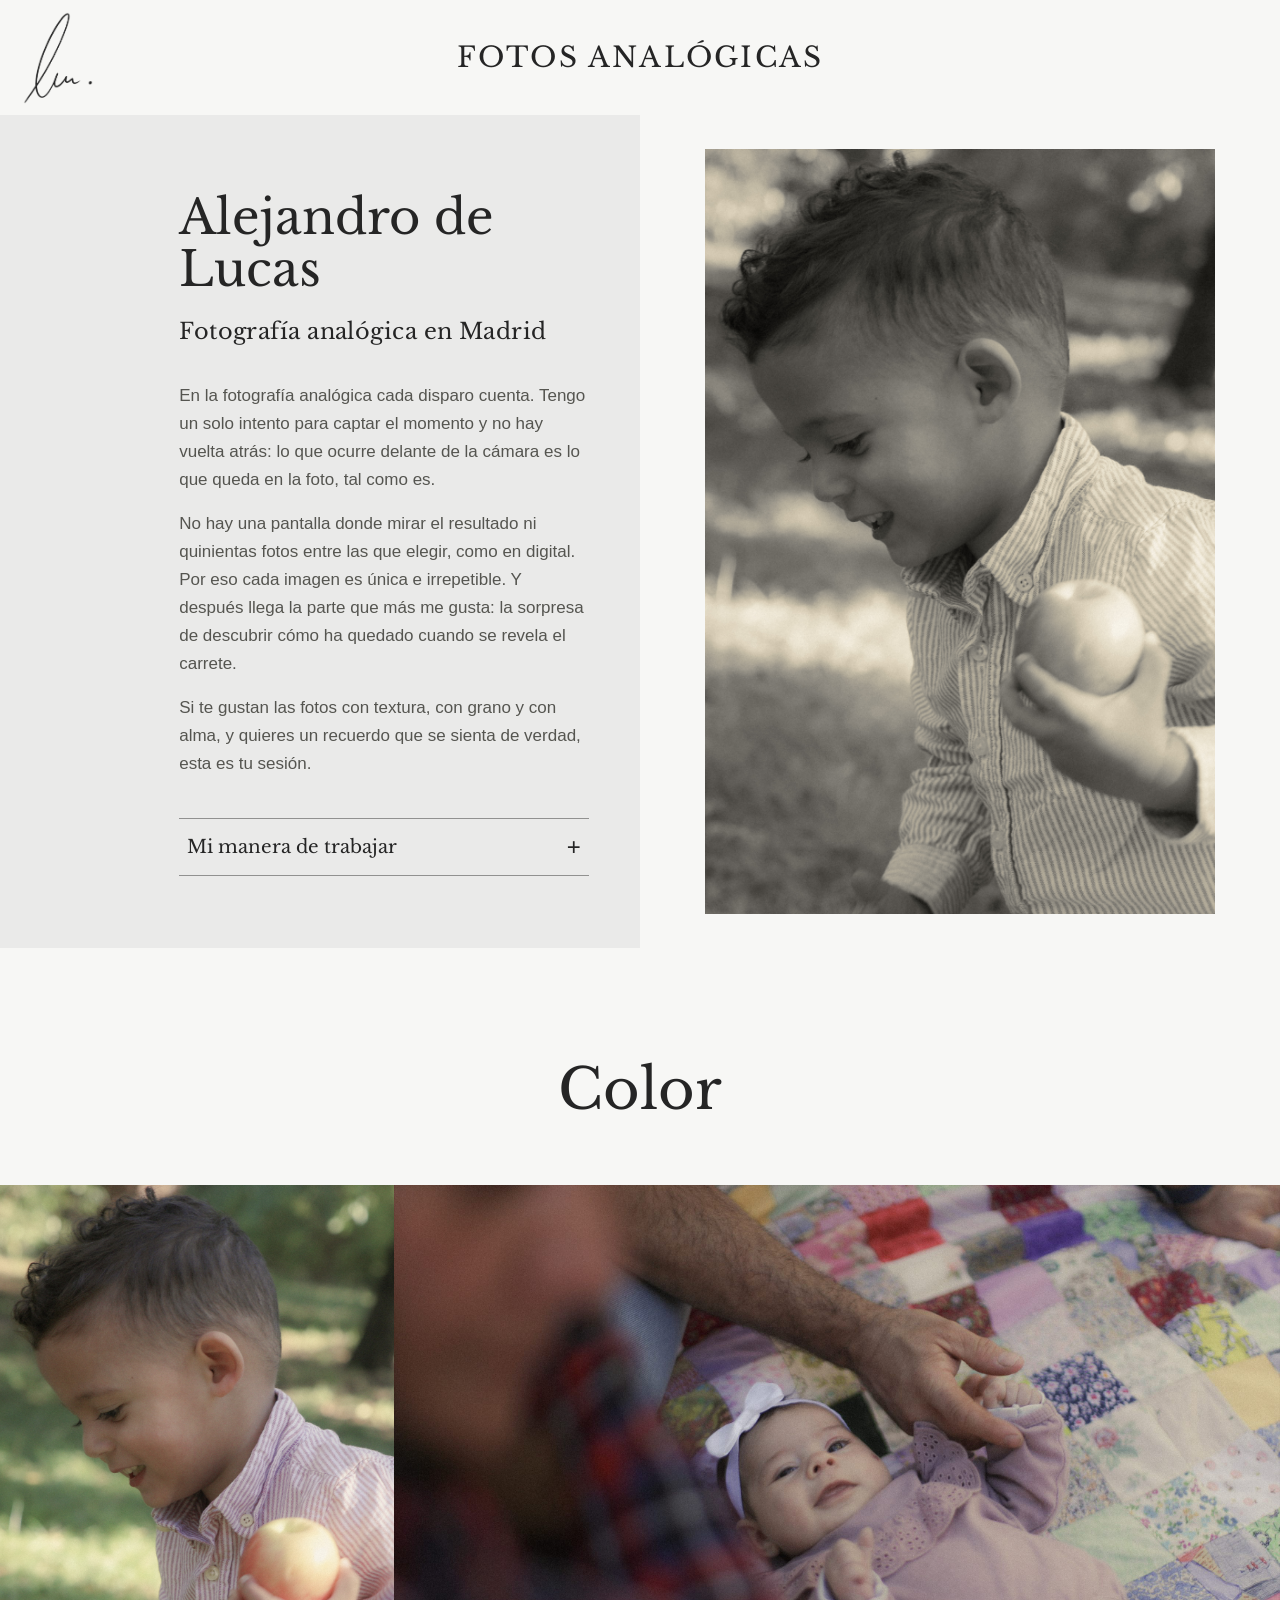
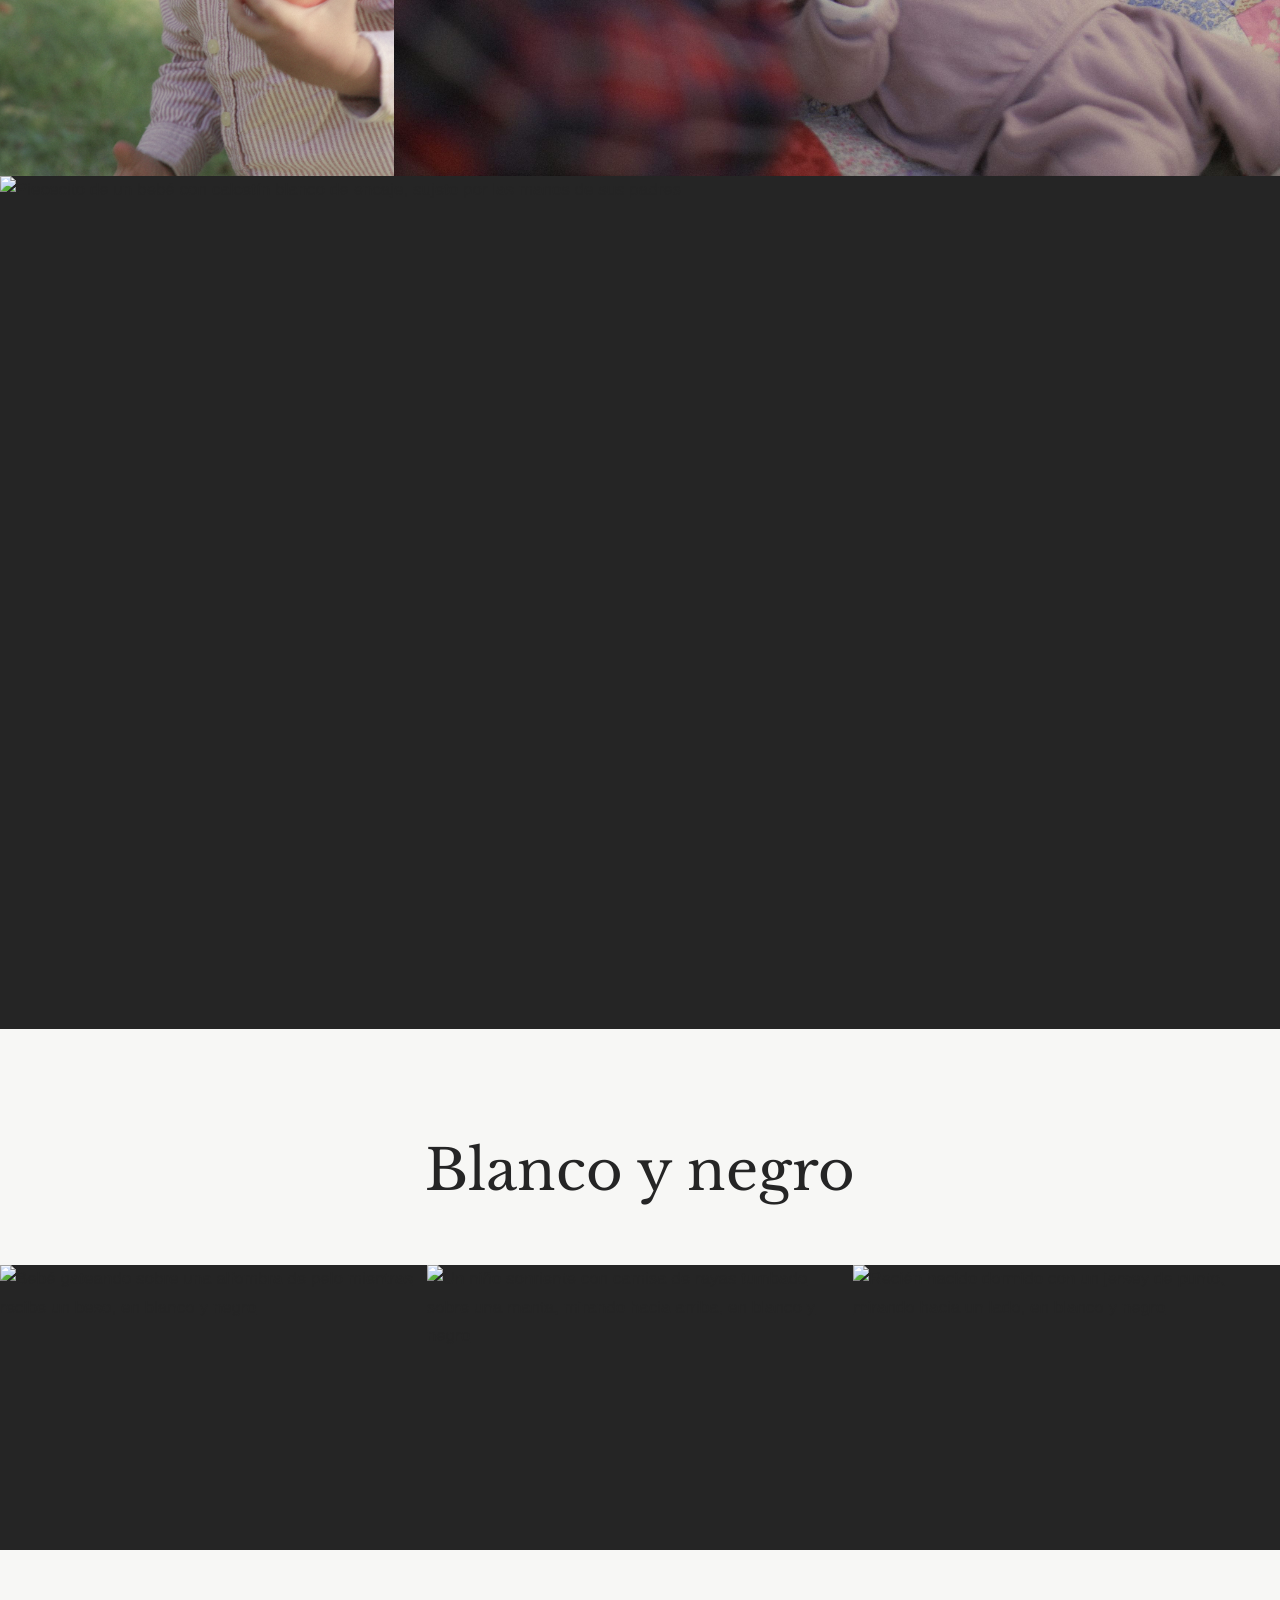
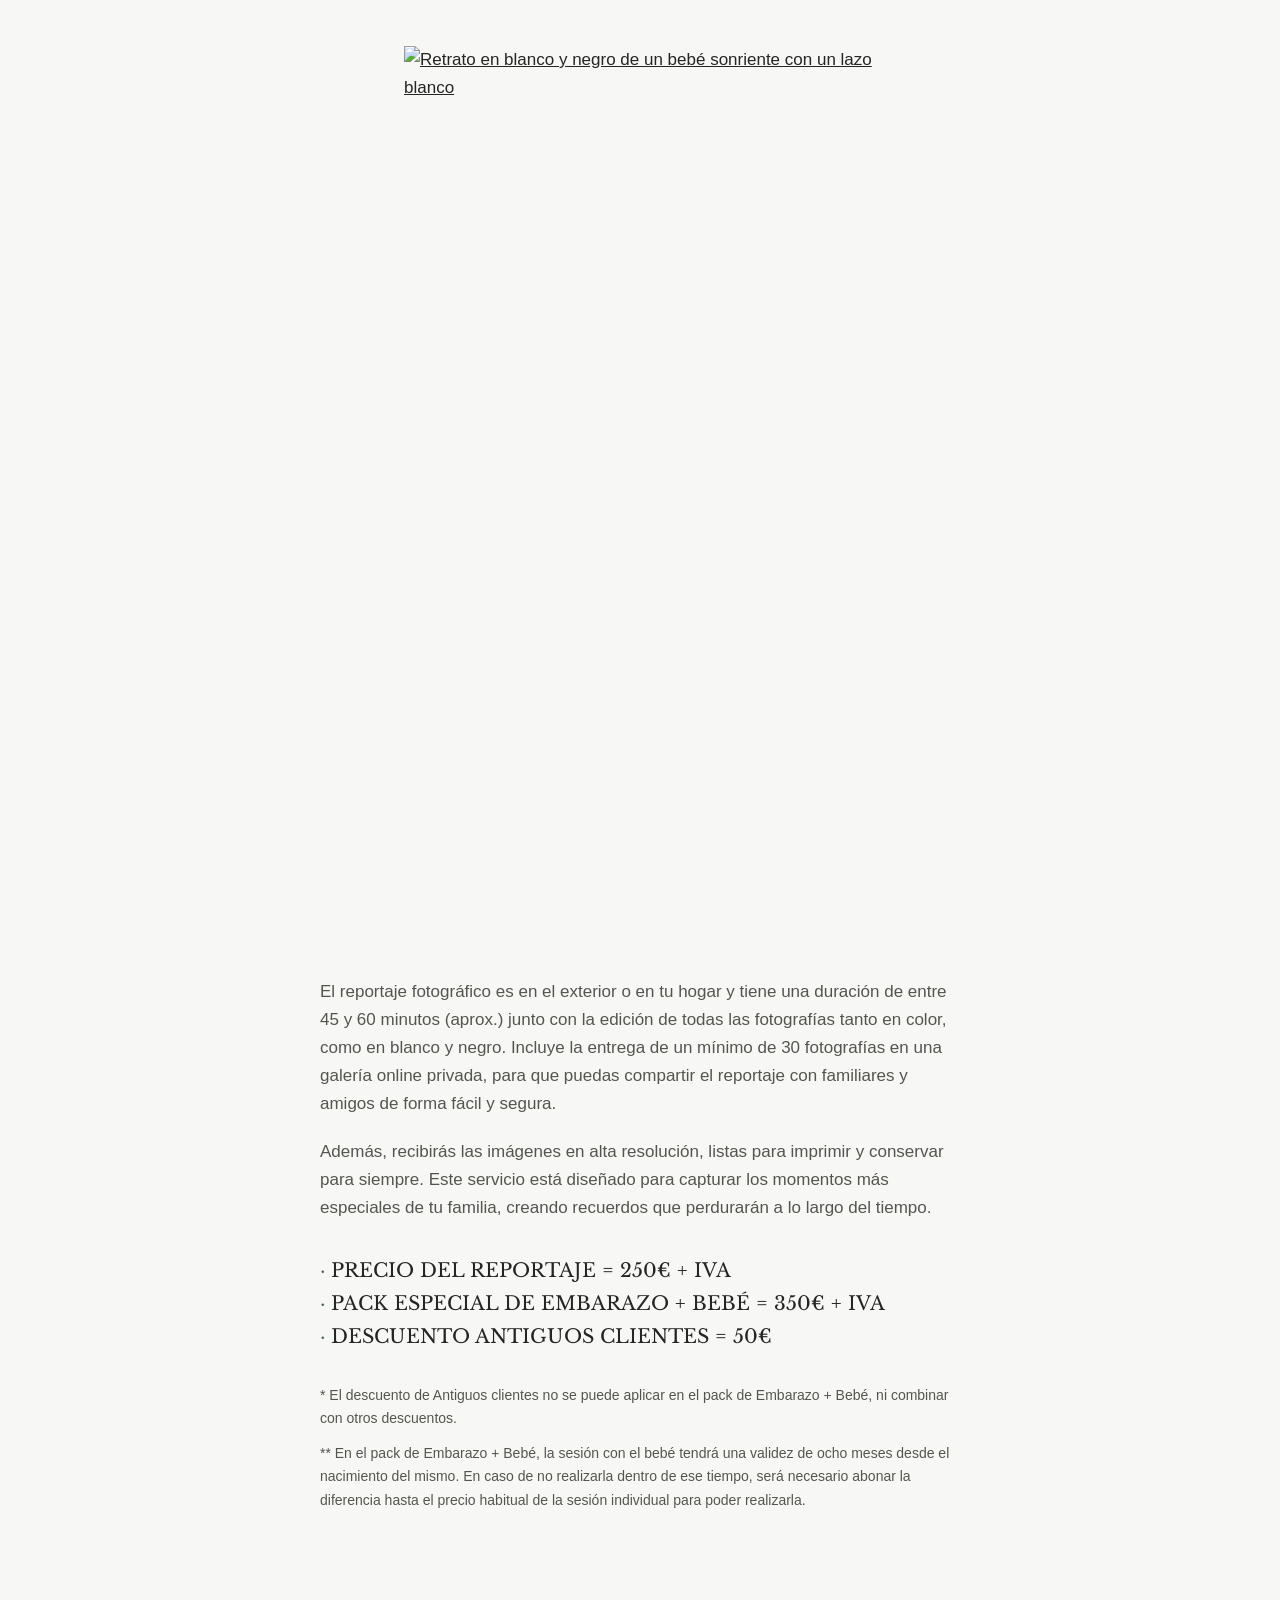
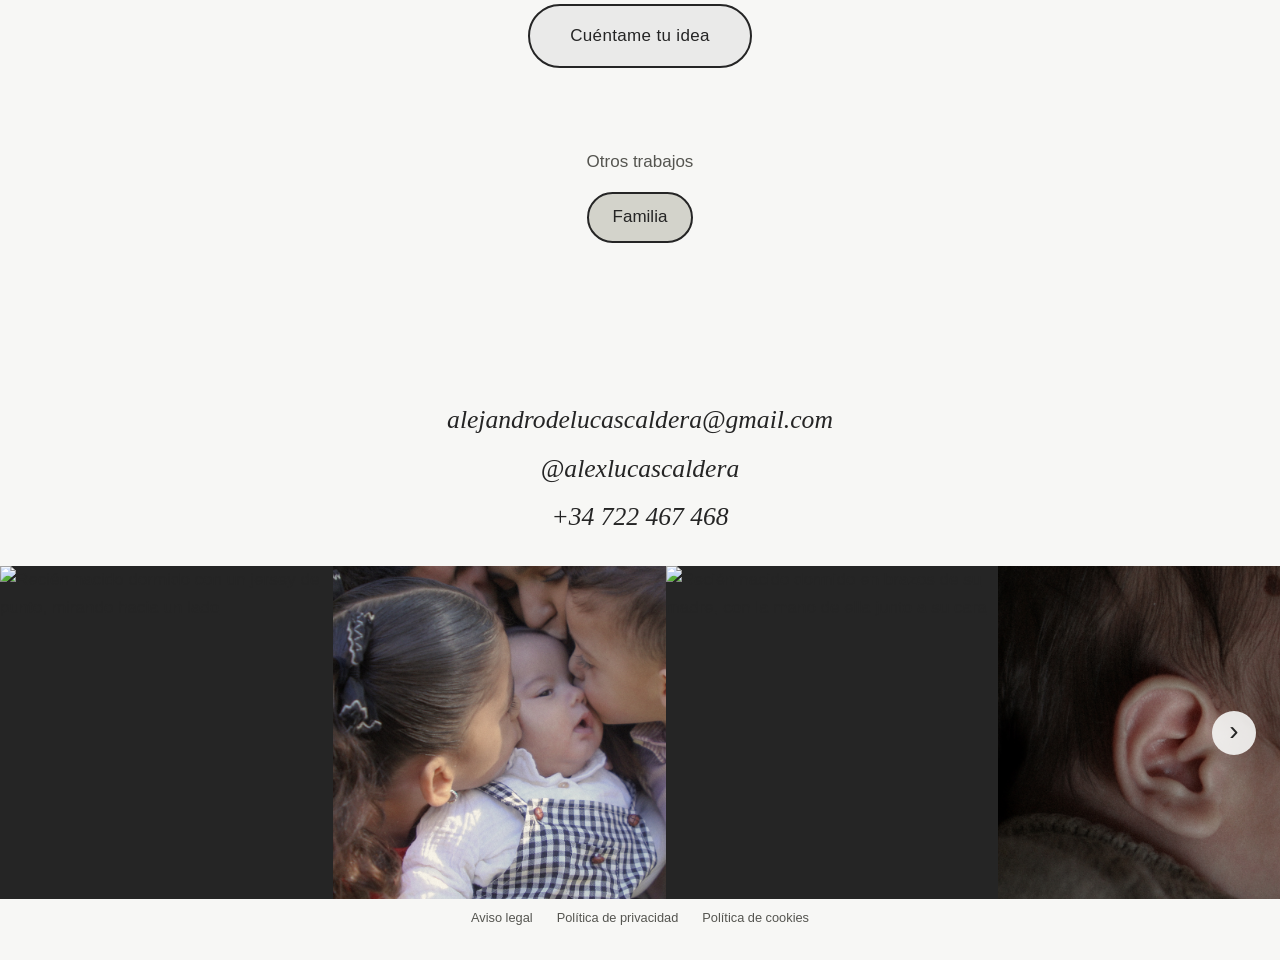
==== commit 723ec3eb: "Favicon: la inicial A en la pestana del navegador - favicon.ico (16, 32 y 48 px), icono-192.png y ap" ====
--- a/analogicas.html
+++ b/analogicas.html
@@ -10,6 +10,11 @@
 
   <!-- Tipo de letra de los títulos: está en la carpeta fuentes/ (no se pide a Google). El texto usa Helvetica -->
   <link rel="preload" href="fuentes/libre-baskerville-normal.woff2" as="font" type="font/woff2" crossorigin>
+
+  <!-- Icono de la pestaña: la inicial A -->
+  <link rel="icon" href="favicon.ico" sizes="any">
+  <link rel="icon" type="image/png" sizes="192x192" href="icono-192.png">
+  <link rel="apple-touch-icon" href="apple-touch-icon.png">
 
   <link rel="stylesheet" href="estilos.css">
 </head>
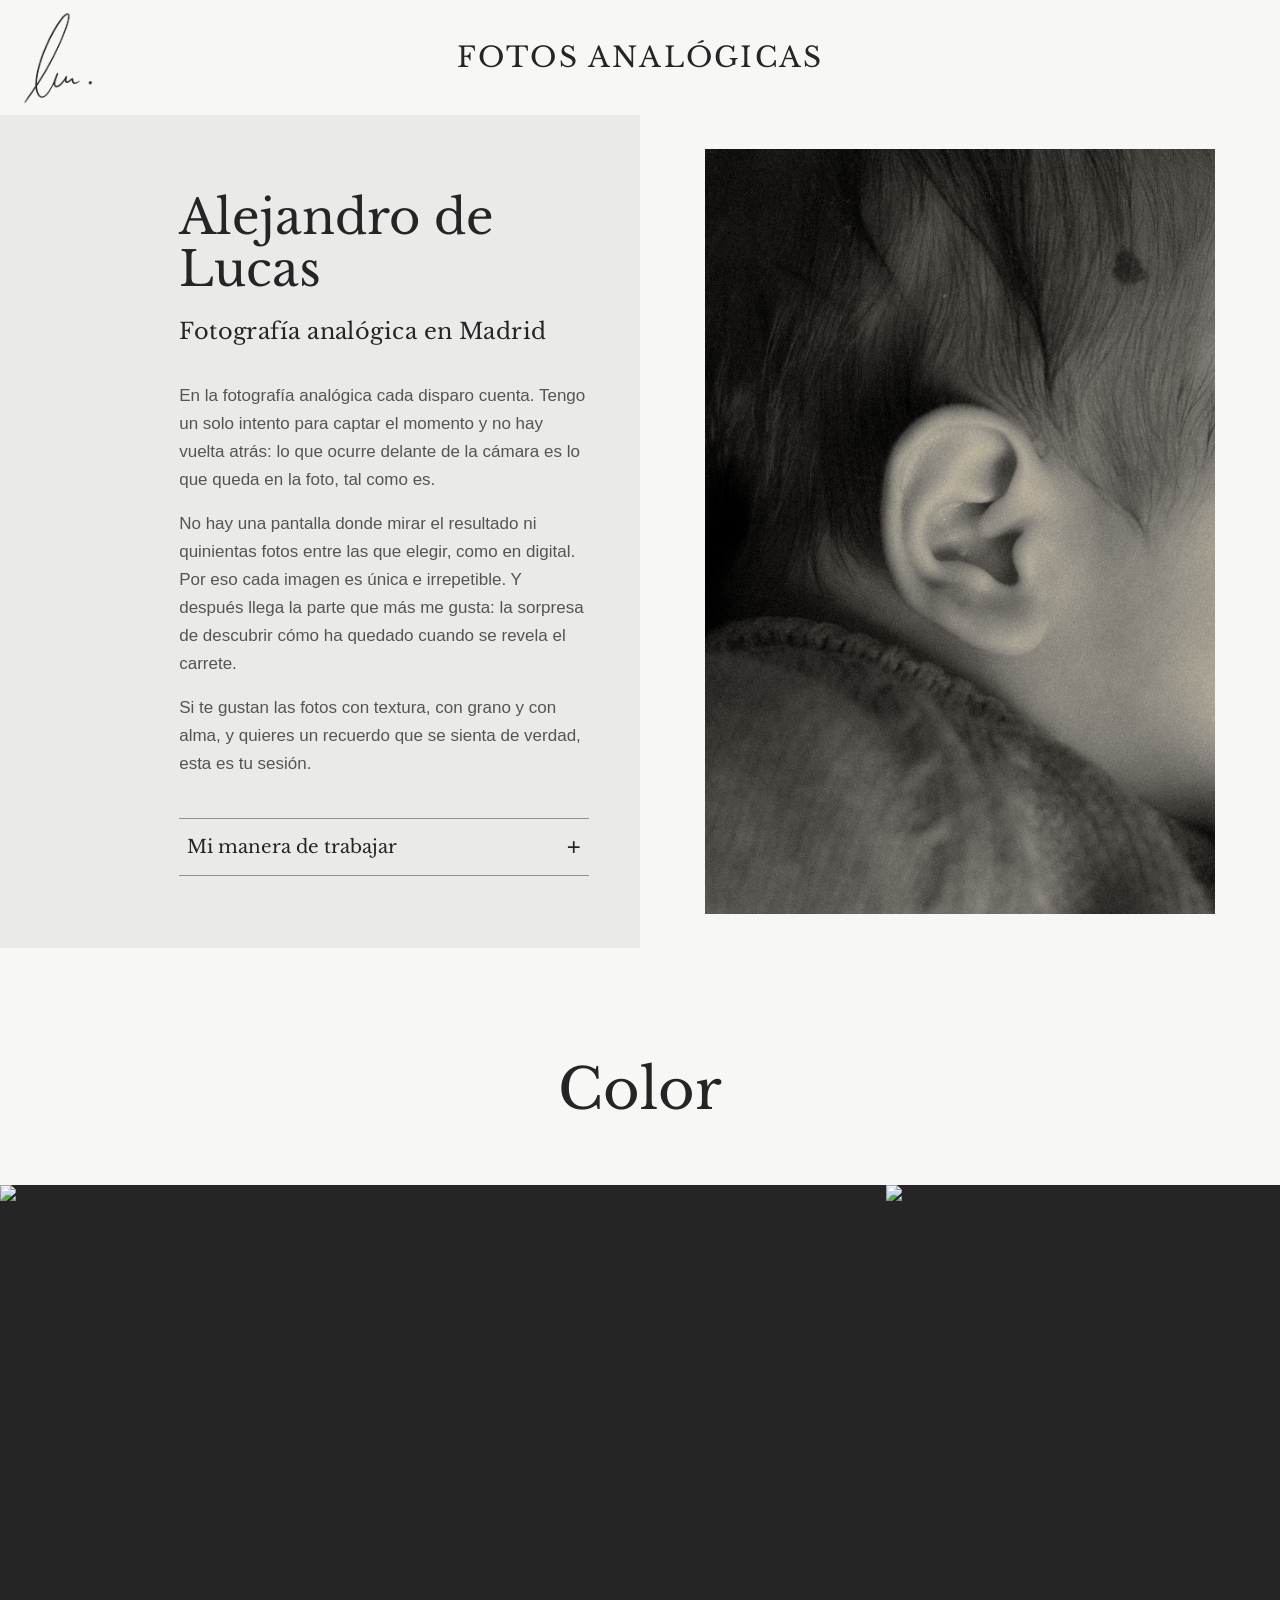
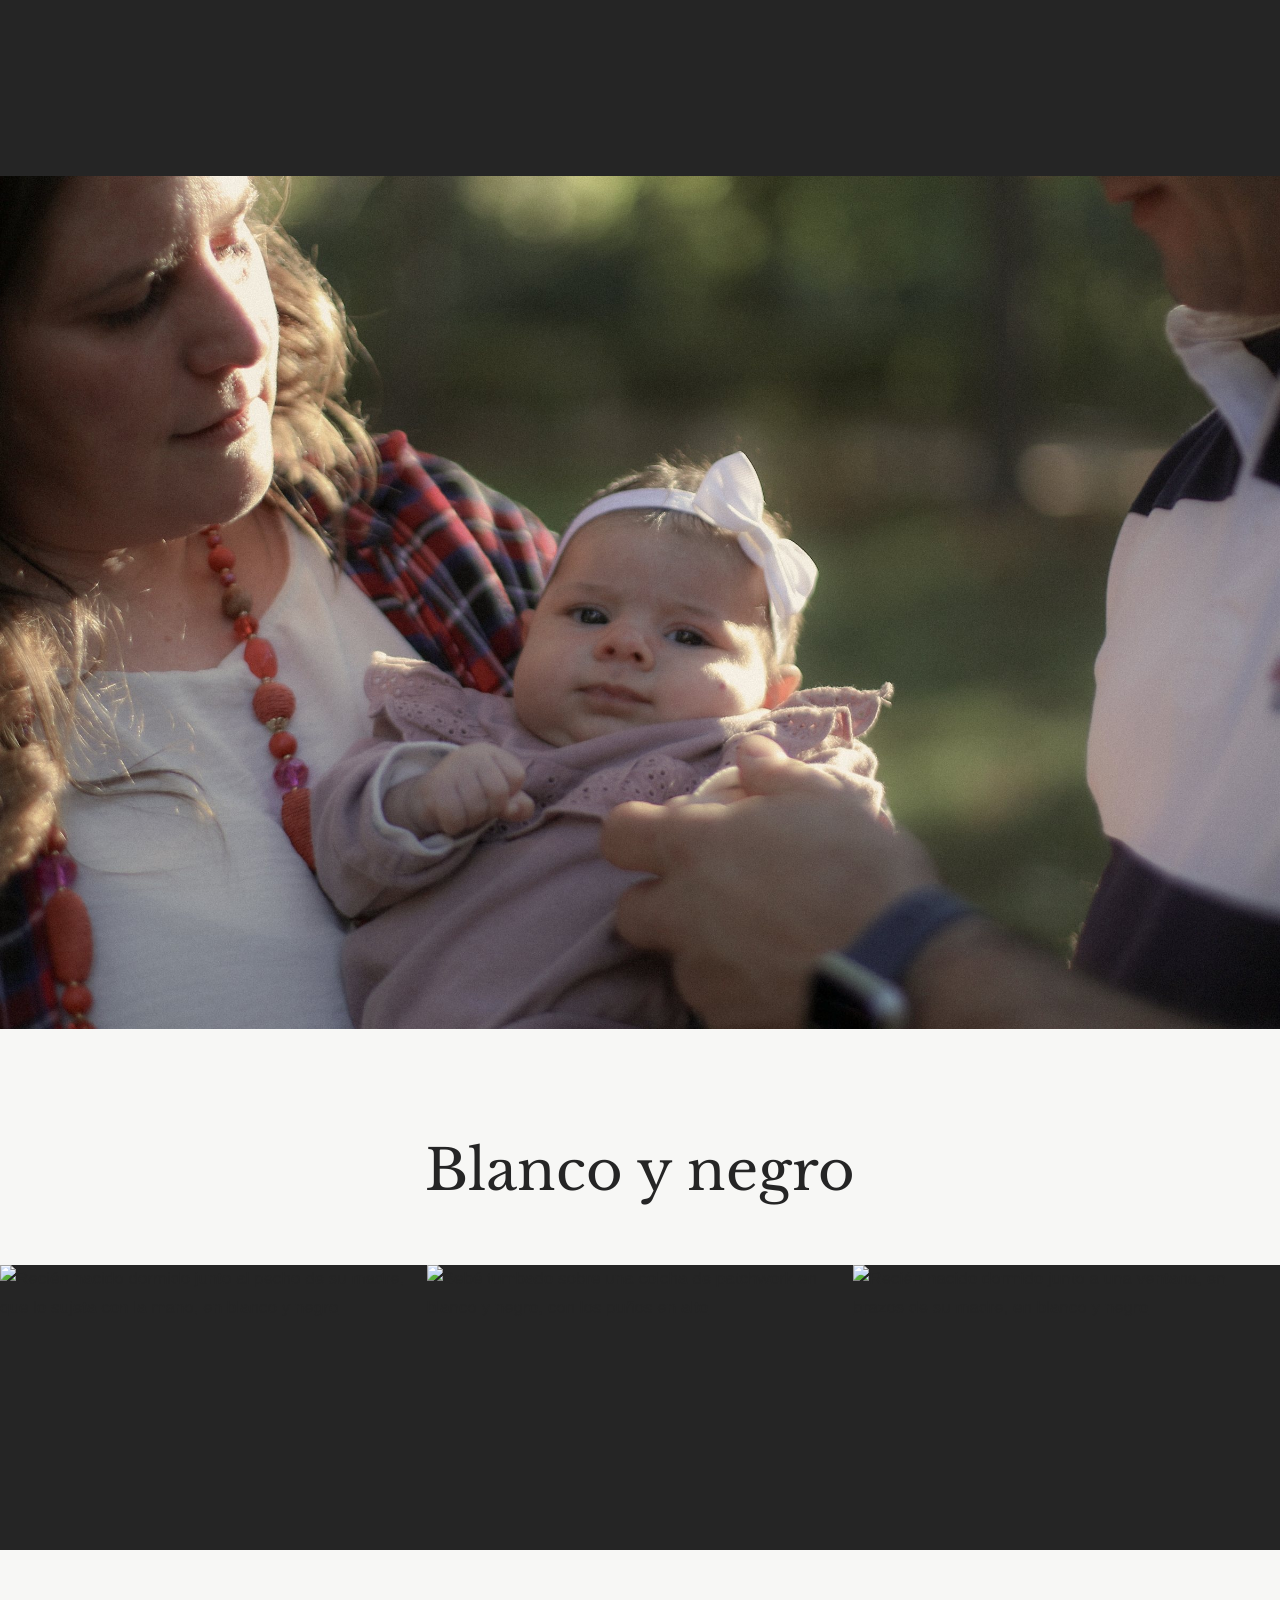
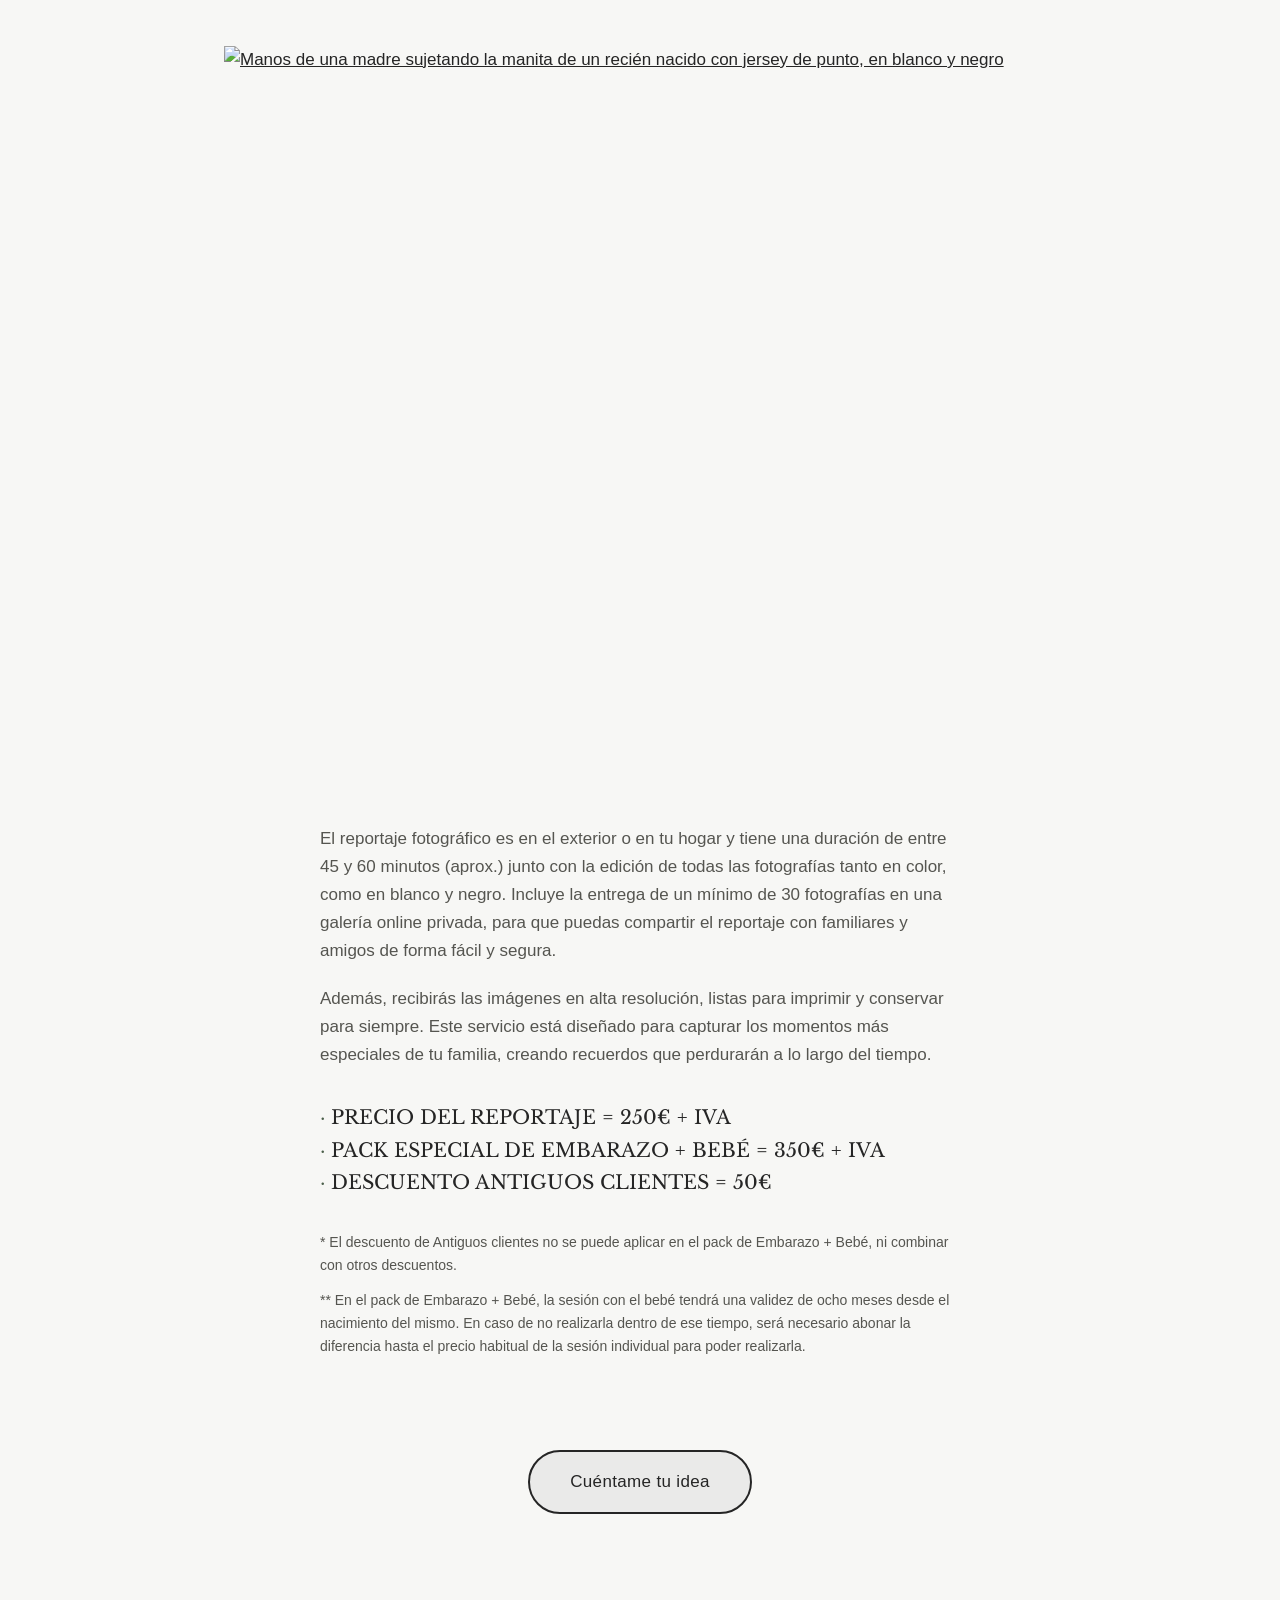
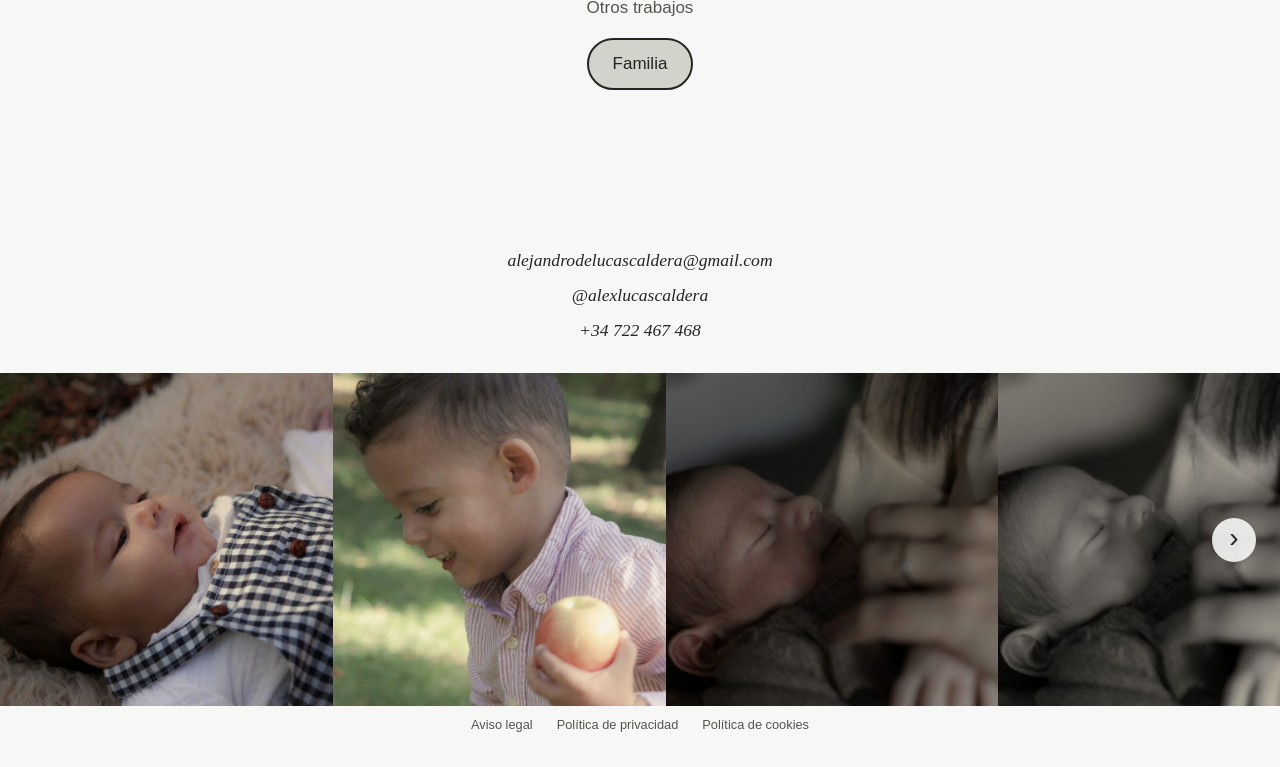
==== commit d9bd4e45: "Icono de pestaña con la firma y pie de contacto con letra más pequeña Co-Authored-By: Claude Sonnet " ====
--- a/analogicas.html
+++ b/analogicas.html
@@ -11,7 +11,7 @@
   <!-- Tipo de letra de los títulos: está en la carpeta fuentes/ (no se pide a Google). El texto usa Helvetica -->
   <link rel="preload" href="fuentes/libre-baskerville-normal.woff2" as="font" type="font/woff2" crossorigin>
 
-  <!-- Icono de la pestaña: la inicial A -->
+  <!-- Icono de la pestaña: la firma -->
   <link rel="icon" href="favicon.ico" sizes="any">
   <link rel="icon" type="image/png" sizes="192x192" href="icono-192.png">
   <link rel="apple-touch-icon" href="apple-touch-icon.png">
--- a/estilos.css
+++ b/estilos.css
@@ -194,7 +194,7 @@
   padding: clamp(1rem, 2.5vw, 1.75rem) calc(var(--lado) + var(--margen));
   font-family: var(--letra-titulos);
   font-style: italic;
-  font-size: clamp(1rem, 2.2vw, 1.6rem);
+  font-size: clamp(0.8rem, 1.5vw, 1.1rem);
 }
 
 .marco-contacto a {
@@ -789,14 +789,6 @@
   text-underline-offset: 0.15em;
 }
 
-/* Datos que faltan por completar: se ven en amarillo para no olvidarlos antes de publicar */
-.completar {
-  padding: 0 0.25em;
-  border-radius: 0.2em;
-  background: #FFE08A;
-  color: var(--texto);
-}
-
 /* Enlaces legales, pequeños y centrados, debajo del pie */
 .enlaces-legales {
   display: flex;
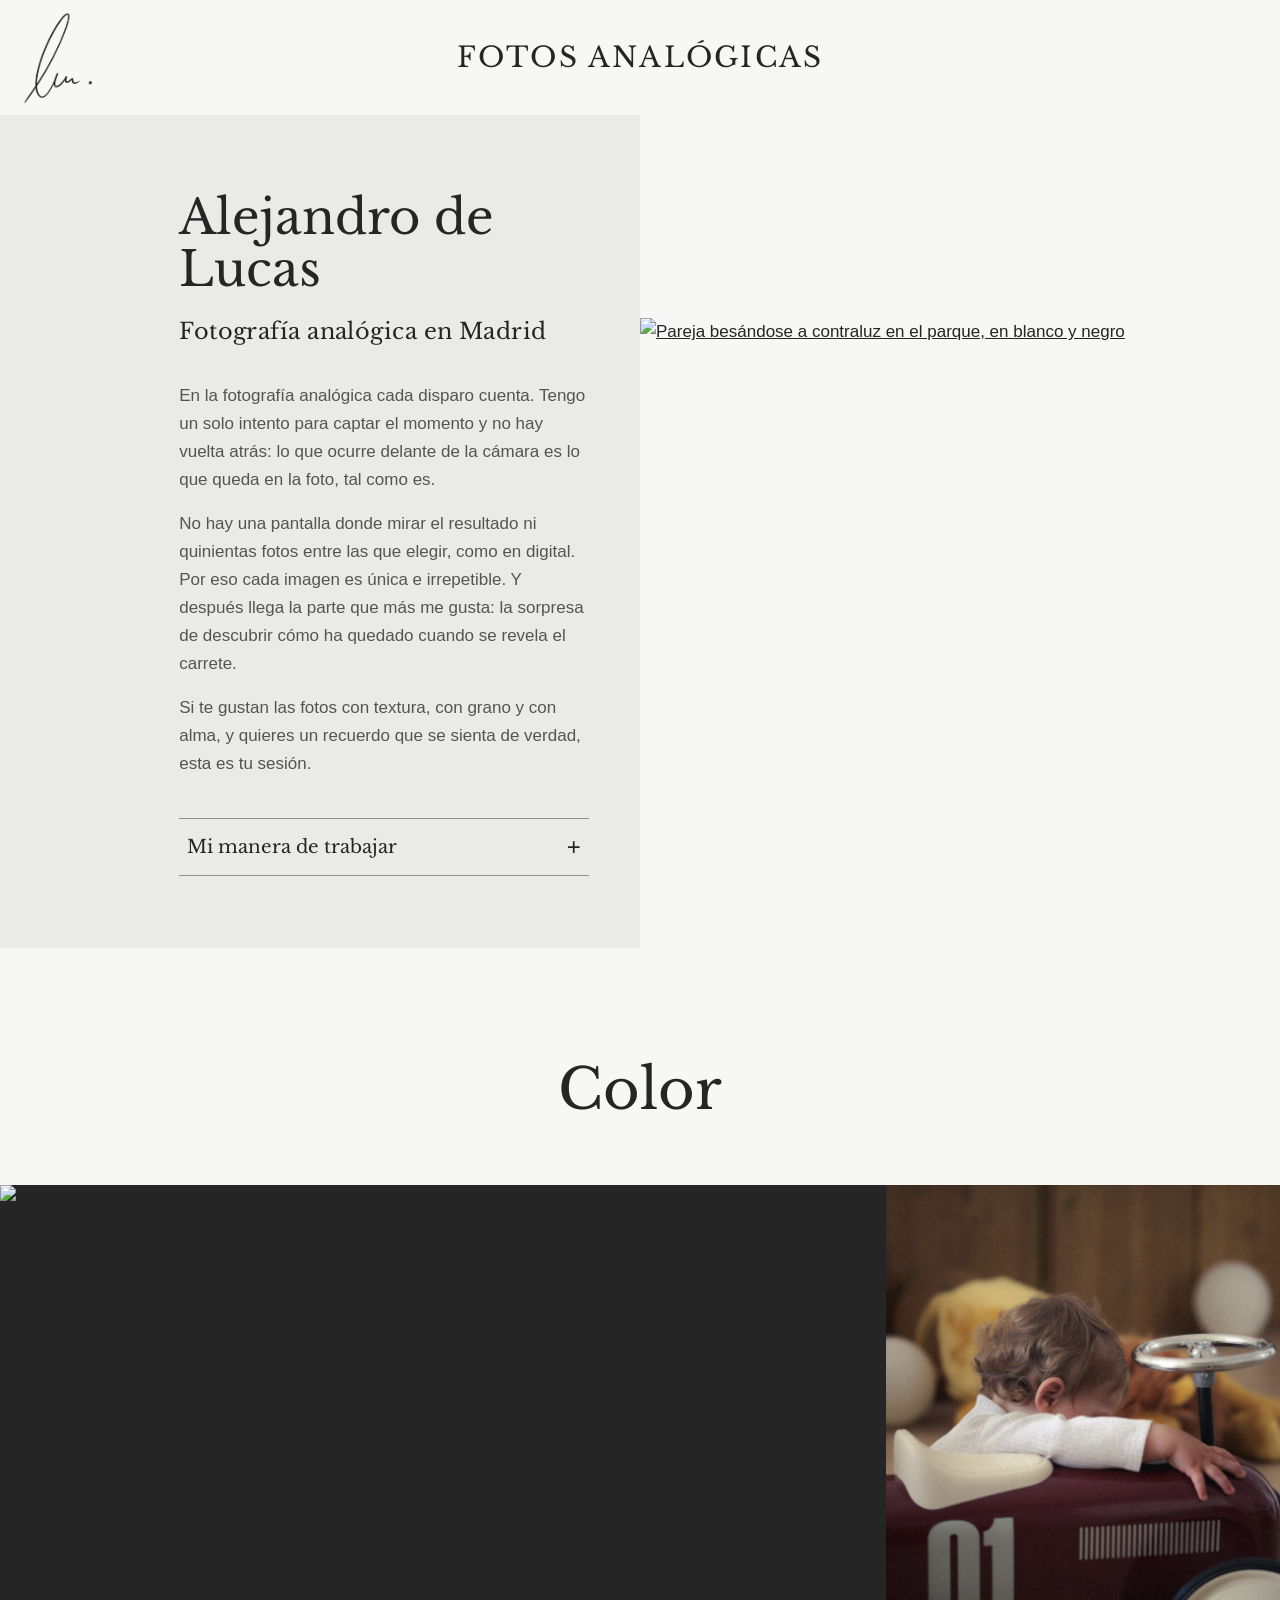
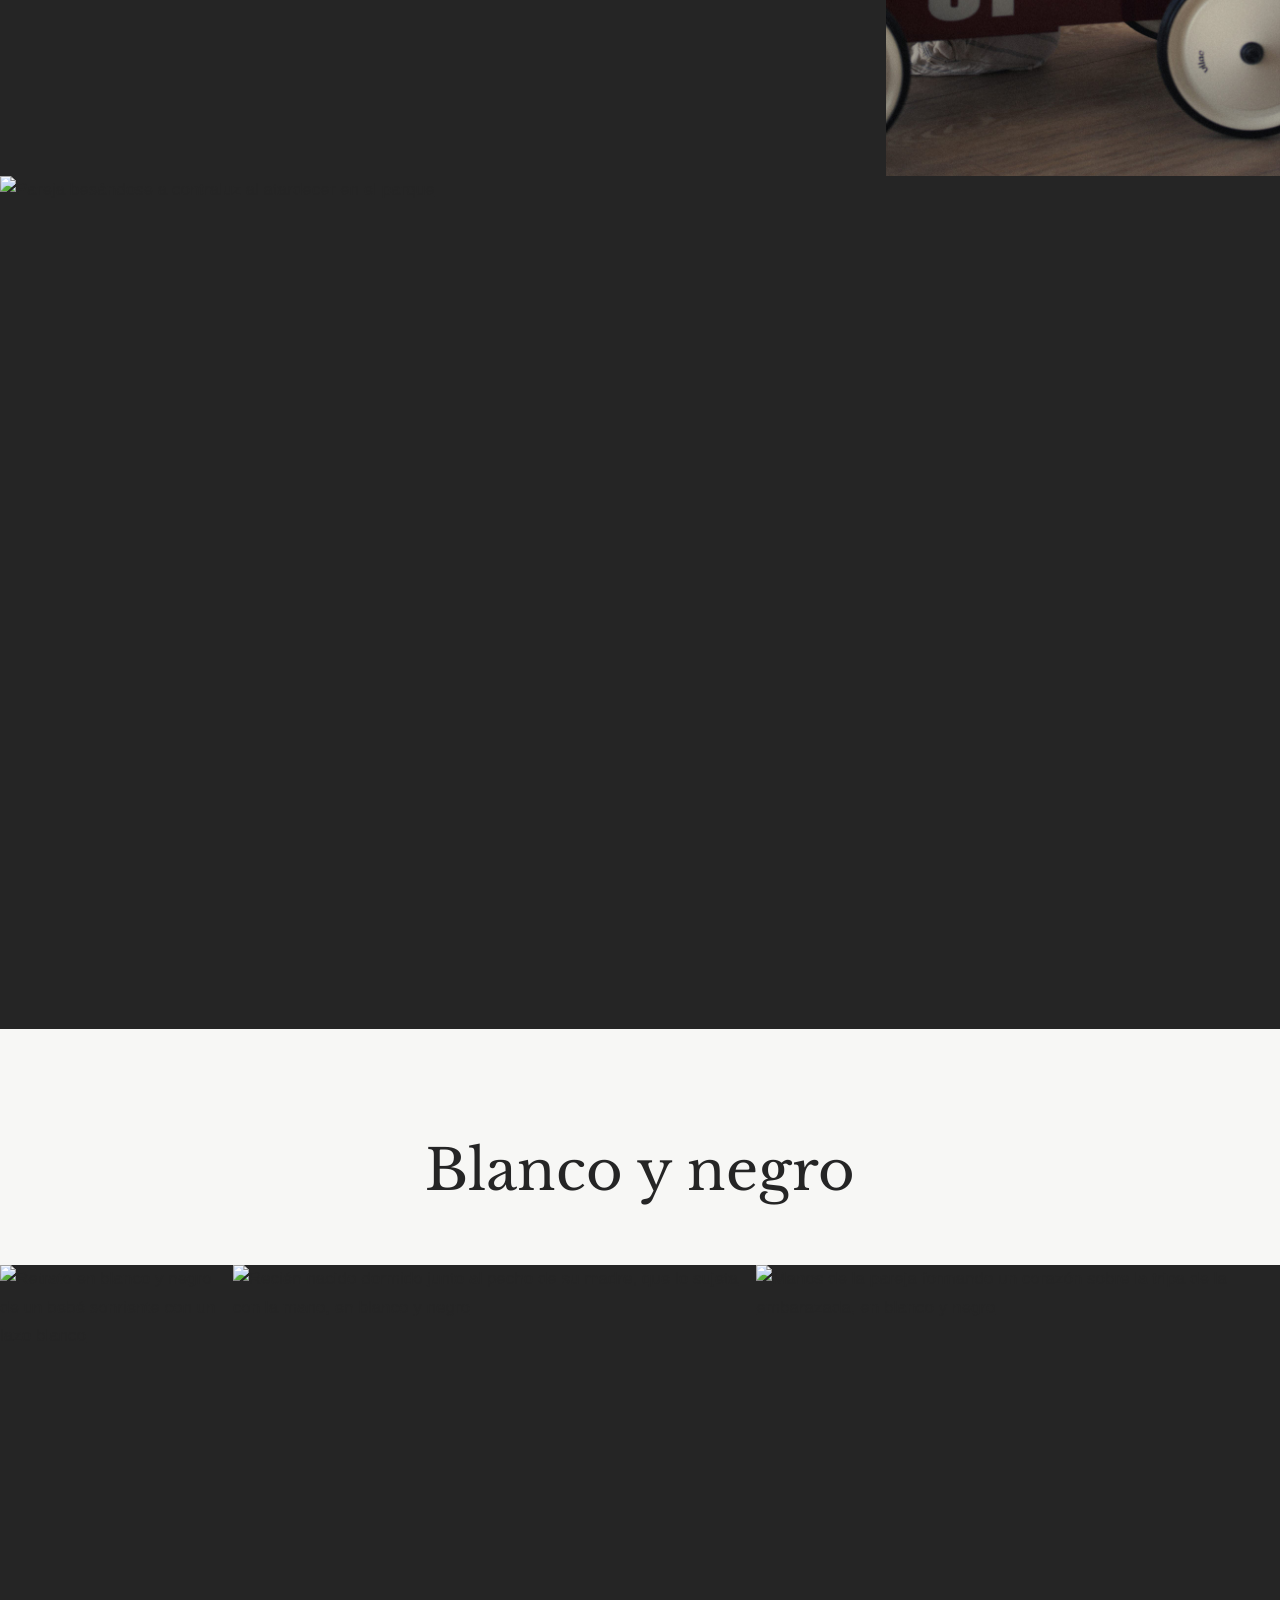
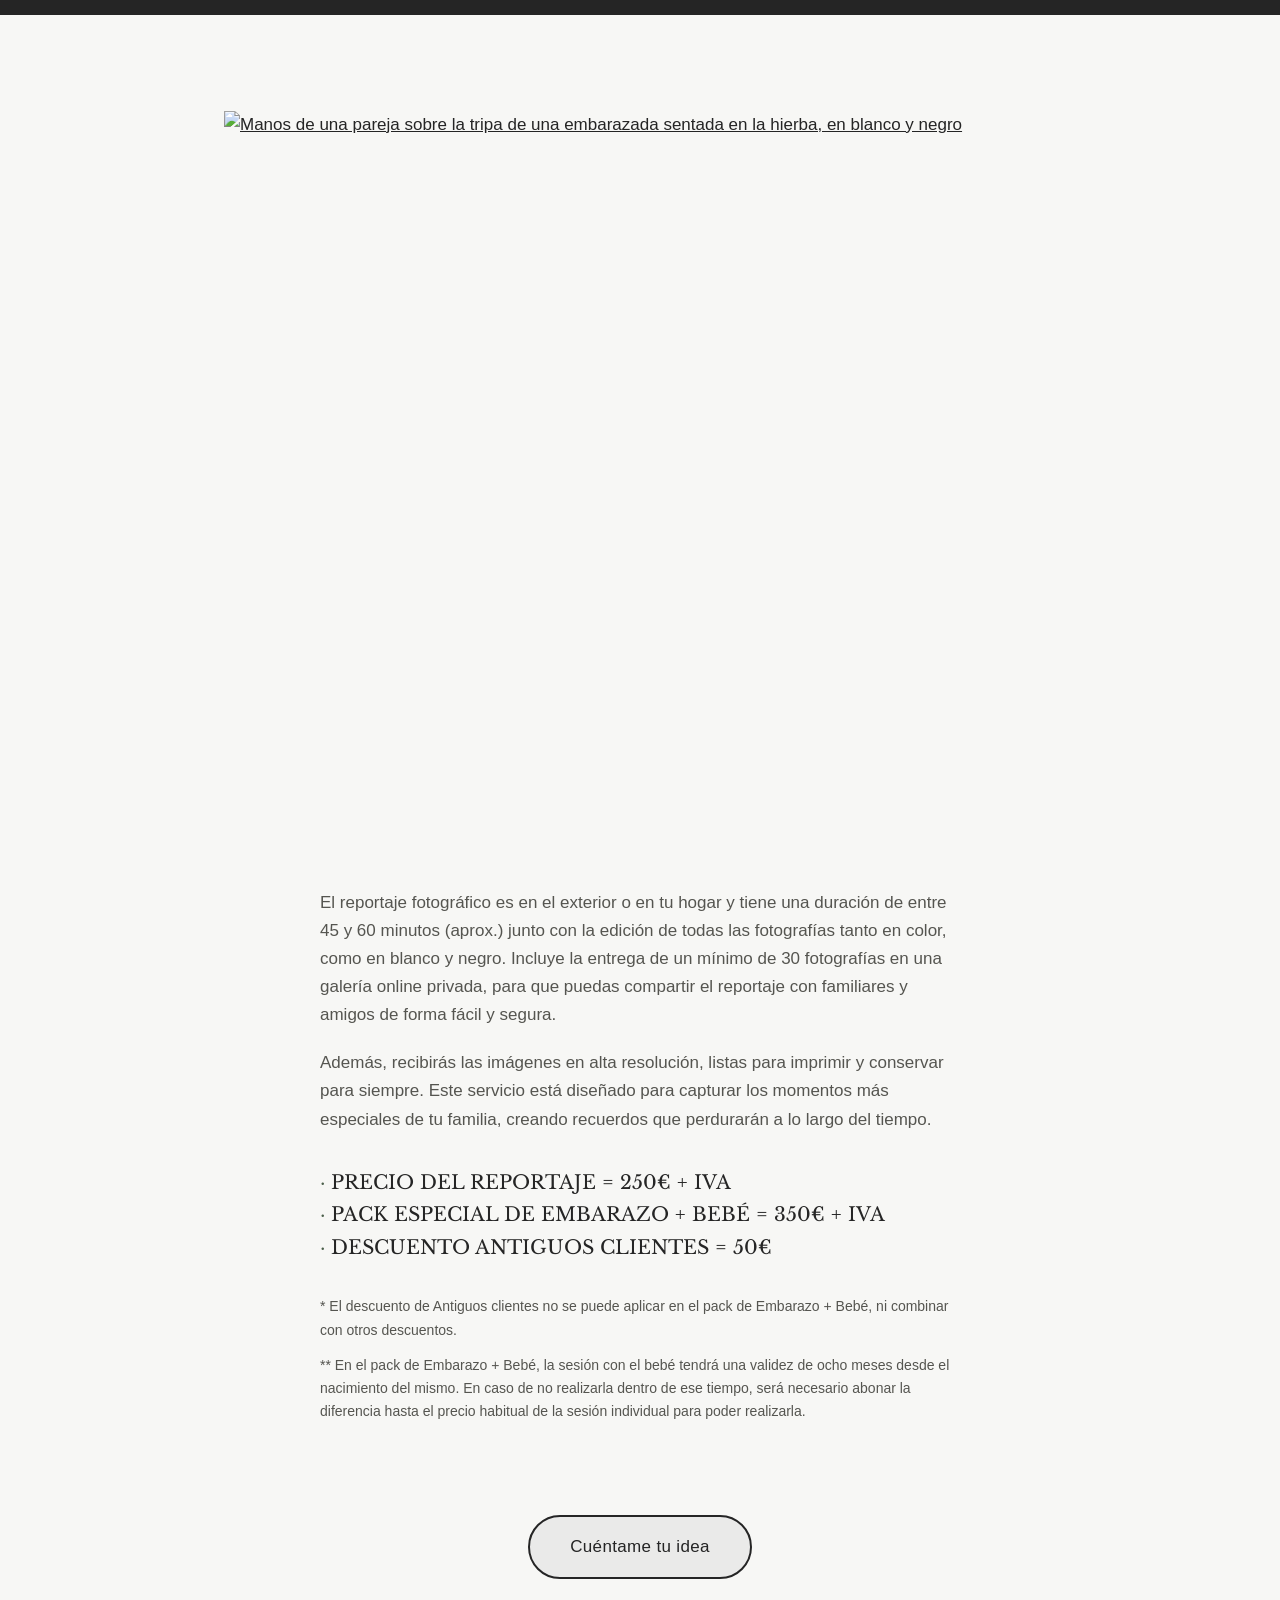
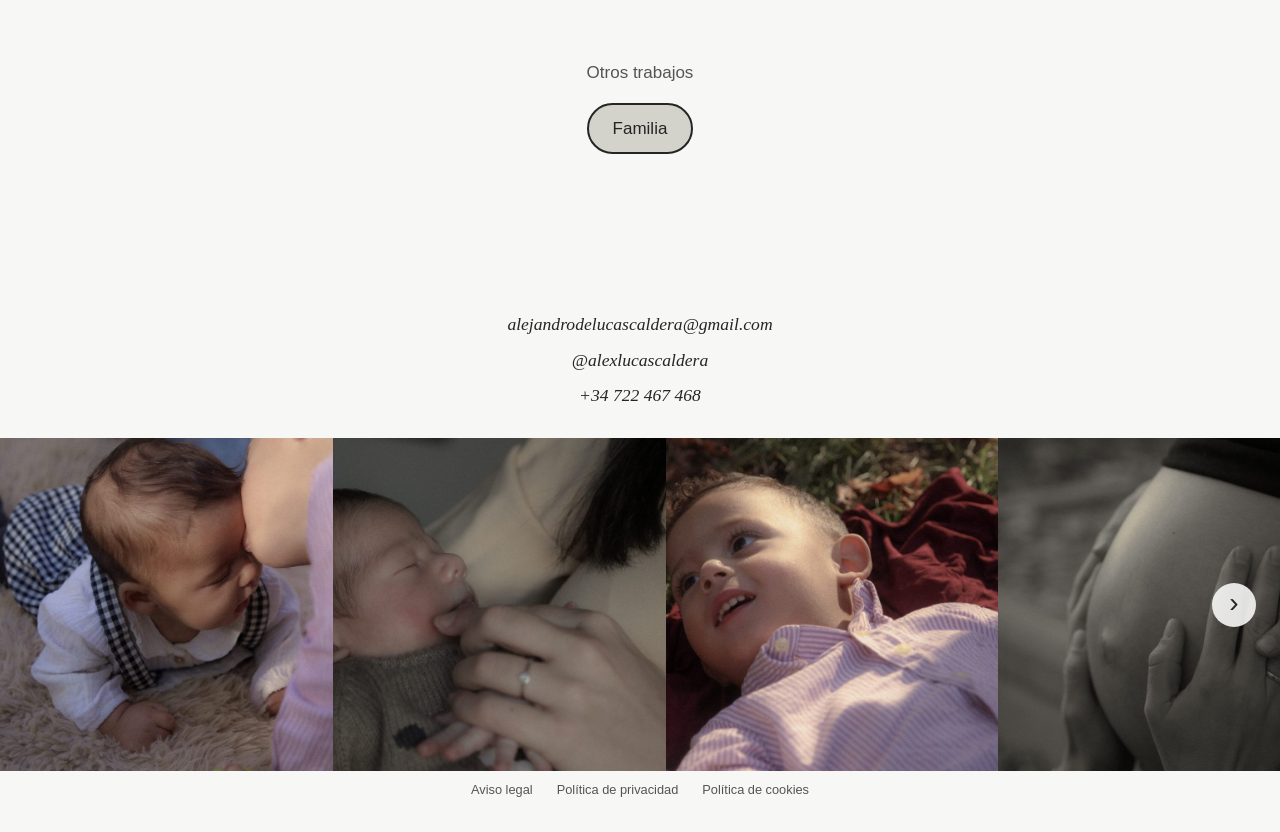
==== commit 31fd9848: "Reorganiza las fotos: rutas nuevas, Recién nacido solo con fotos RN y copias ligeras nuevas Co-Autho" ====
--- a/analogicas.html
+++ b/analogicas.html
@@ -65,7 +65,7 @@
       <h2 class="apartado-titulo">Color</h2>
 
       <div class="pantalla pantalla-dos">
-        <a class="foto-enlace" href="https://www.instagram.com/alexlucascaldera" target="_blank" rel="noopener noreferrer" aria-label="Bebé tumbado sobre una manta granate mirando hacia arriba. Abrir el Instagram de Alejandro de Lucas"><img src="fotos/web/Familia/Sesi%C3%B3n%201/Familia%20Sesi%C3%B3n%201%20%20(3).jpg" alt="Bebé tumbado sobre una manta granate mirando hacia arriba" loading="lazy"></a>
+        <a class="foto-enlace" href="https://www.instagram.com/alexlucascaldera" target="_blank" rel="noopener noreferrer" aria-label="Bebé tumbado sobre una manta granate mirando hacia arriba. Abrir el Instagram de Alejandro de Lucas"><img src="fotos/web/Familia/Sesi%C3%B3n%201/Familia%20sesion%201%20(2).jpg" alt="Bebé tumbado sobre una manta granate mirando hacia arriba" loading="lazy"></a>
         <a class="foto-enlace" href="https://www.instagram.com/alexlucascaldera" target="_blank" rel="noopener noreferrer" aria-label="Mano de un bebé señalando el tapón de un coche de juguete granate. Abrir el Instagram de Alejandro de Lucas"><img src="fotos/web/Familia/Mart%C3%ADn/Mart%C3%ADn%20(2).jpg" alt="Mano de un bebé señalando el tapón de un coche de juguete granate" loading="lazy"></a>
       </div>
 
@@ -79,13 +79,13 @@
       <h2 class="apartado-titulo">Blanco y negro</h2>
 
       <div class="pantalla pantalla-tres">
-        <a class="foto-enlace" href="https://www.instagram.com/alexlucascaldera" target="_blank" rel="noopener noreferrer" aria-label="Bebé tumbado sobre una colcha de patchwork en blanco y negro, con los puños en alto. Abrir el Instagram de Alejandro de Lucas"><img src="fotos/web/Familia/Sesi%C3%B3n%201/Familia%20Sesi%C3%B3n%201%20(16).jpg" alt="Bebé tumbado sobre una colcha de patchwork en blanco y negro, con los puños en alto" loading="lazy"></a>
-        <a class="foto-enlace" href="https://www.instagram.com/alexlucascaldera" target="_blank" rel="noopener noreferrer" aria-label="Bebé dormida con un lazo blanco, arropada en blanco y negro. Abrir el Instagram de Alejandro de Lucas"><img src="fotos/web/Familia/Sesi%C3%B3n%201/Familia%20Sesi%C3%B3n%201%20(19).JPG" alt="Bebé dormida con un lazo blanco, arropada en blanco y negro" loading="lazy"></a>
-        <a class="foto-enlace" href="https://www.instagram.com/alexlucascaldera" target="_blank" rel="noopener noreferrer" aria-label="Bebé tumbado sobre una alfombra de pelo con camisa de cuadros, mirando hacia un lado, en blanco y negro. Abrir el Instagram de Alejandro de Lucas"><img src="fotos/web/Familia/Sesi%C3%B3n%201/Familia%20Sesi%C3%B3n%201%20(24).JPG" alt="Bebé tumbado sobre una alfombra de pelo con camisa de cuadros, mirando hacia un lado, en blanco y negro" loading="lazy"></a>
+        <a class="foto-enlace" href="https://www.instagram.com/alexlucascaldera" target="_blank" rel="noopener noreferrer" aria-label="Bebé tumbado sobre una colcha de patchwork en blanco y negro, con los puños en alto. Abrir el Instagram de Alejandro de Lucas"><img src="fotos/web/Familia/Sesi%C3%B3n%202/Familia%20sesi%C3%B3n%202%20(12).jpg" alt="Bebé tumbado sobre una colcha de patchwork en blanco y negro, con los puños en alto" loading="lazy"></a>
+        <a class="foto-enlace" href="https://www.instagram.com/alexlucascaldera" target="_blank" rel="noopener noreferrer" aria-label="Bebé dormida con un lazo blanco, arropada en blanco y negro. Abrir el Instagram de Alejandro de Lucas"><img src="fotos/web/Familia/Sesi%C3%B3n%202/Familia%20sesi%C3%B3n%202%20(1).JPG" alt="Bebé dormida con un lazo blanco, arropada en blanco y negro" loading="lazy"></a>
+        <a class="foto-enlace" href="https://www.instagram.com/alexlucascaldera" target="_blank" rel="noopener noreferrer" aria-label="Bebé tumbado sobre una alfombra de pelo con camisa de cuadros, mirando hacia un lado, en blanco y negro. Abrir el Instagram de Alejandro de Lucas"><img src="fotos/web/Familia/Sesi%C3%B3n%201/Familia%20sesion%201%20(10).JPG" alt="Bebé tumbado sobre una alfombra de pelo con camisa de cuadros, mirando hacia un lado, en blanco y negro" loading="lazy"></a>
       </div>
 
       <div class="foto-sola">
-        <a class="foto-enlace" href="https://www.instagram.com/alexlucascaldera" target="_blank" rel="noopener noreferrer" aria-label="Bebé gateando sobre una alfombra de pelo mientras recibe un beso, en blanco y negro. Abrir el Instagram de Alejandro de Lucas"><img src="fotos/web/Familia/Sesi%C3%B3n%201/Familia%20Sesi%C3%B3n%201%20(21).JPG" alt="Bebé gateando sobre una alfombra de pelo mientras recibe un beso, en blanco y negro" loading="lazy"></a>
+        <a class="foto-enlace" href="https://www.instagram.com/alexlucascaldera" target="_blank" rel="noopener noreferrer" aria-label="Bebé gateando sobre una alfombra de pelo mientras recibe un beso, en blanco y negro. Abrir el Instagram de Alejandro de Lucas"><img src="fotos/web/Familia/Sesi%C3%B3n%201/Familia%20sesion%201%20(7).JPG" alt="Bebé gateando sobre una alfombra de pelo mientras recibe un beso, en blanco y negro" loading="lazy"></a>
       </div>
     </section>
 
--- a/estilos.css
+++ b/estilos.css
@@ -186,9 +186,8 @@
 }
 
 .marco-contacto {
-  display: flex;
-  flex-wrap: wrap;
-  justify-content: space-between;
+  display: grid;
+  grid-template-columns: 1fr auto 1fr;   /* columnas de los lados iguales: el Instagram queda en el centro exacto */
   align-items: baseline;
   gap: 0.5rem 2rem;
   padding: clamp(1rem, 2.5vw, 1.75rem) calc(var(--lado) + var(--margen));
@@ -201,6 +200,9 @@
   text-decoration: none;
 }
 
+.marco-contacto a:first-child { justify-self: start; }
+.marco-contacto a:last-child { justify-self: end; }
+
 .marco-contacto a:hover {
   color: var(--categoria);
 }
@@ -209,6 +211,7 @@
    (con el correo largo no caben en una sola línea hasta unos 1360 px) */
 @media (max-width: 85rem) {
   .marco-contacto {
+    display: flex;
     flex-direction: column;
     align-items: center;
     gap: 0.4rem;
@@ -490,6 +493,13 @@
   height: auto;
   aspect-ratio: var(--r, 1.5);
   object-fit: cover;
+}
+
+/* Espacio en blanco de lado a lado entre dos bloques de la portada. Para hacerlo más alto o más bajo, cambia --hueco */
+.hueco-fila {
+  --hueco: clamp(3rem, 10vw, 9rem);
+  height: var(--hueco);
+  background: var(--fondo);
 }
 
 /* La firma de la portada aparece con un fundido suave al abrir la página */
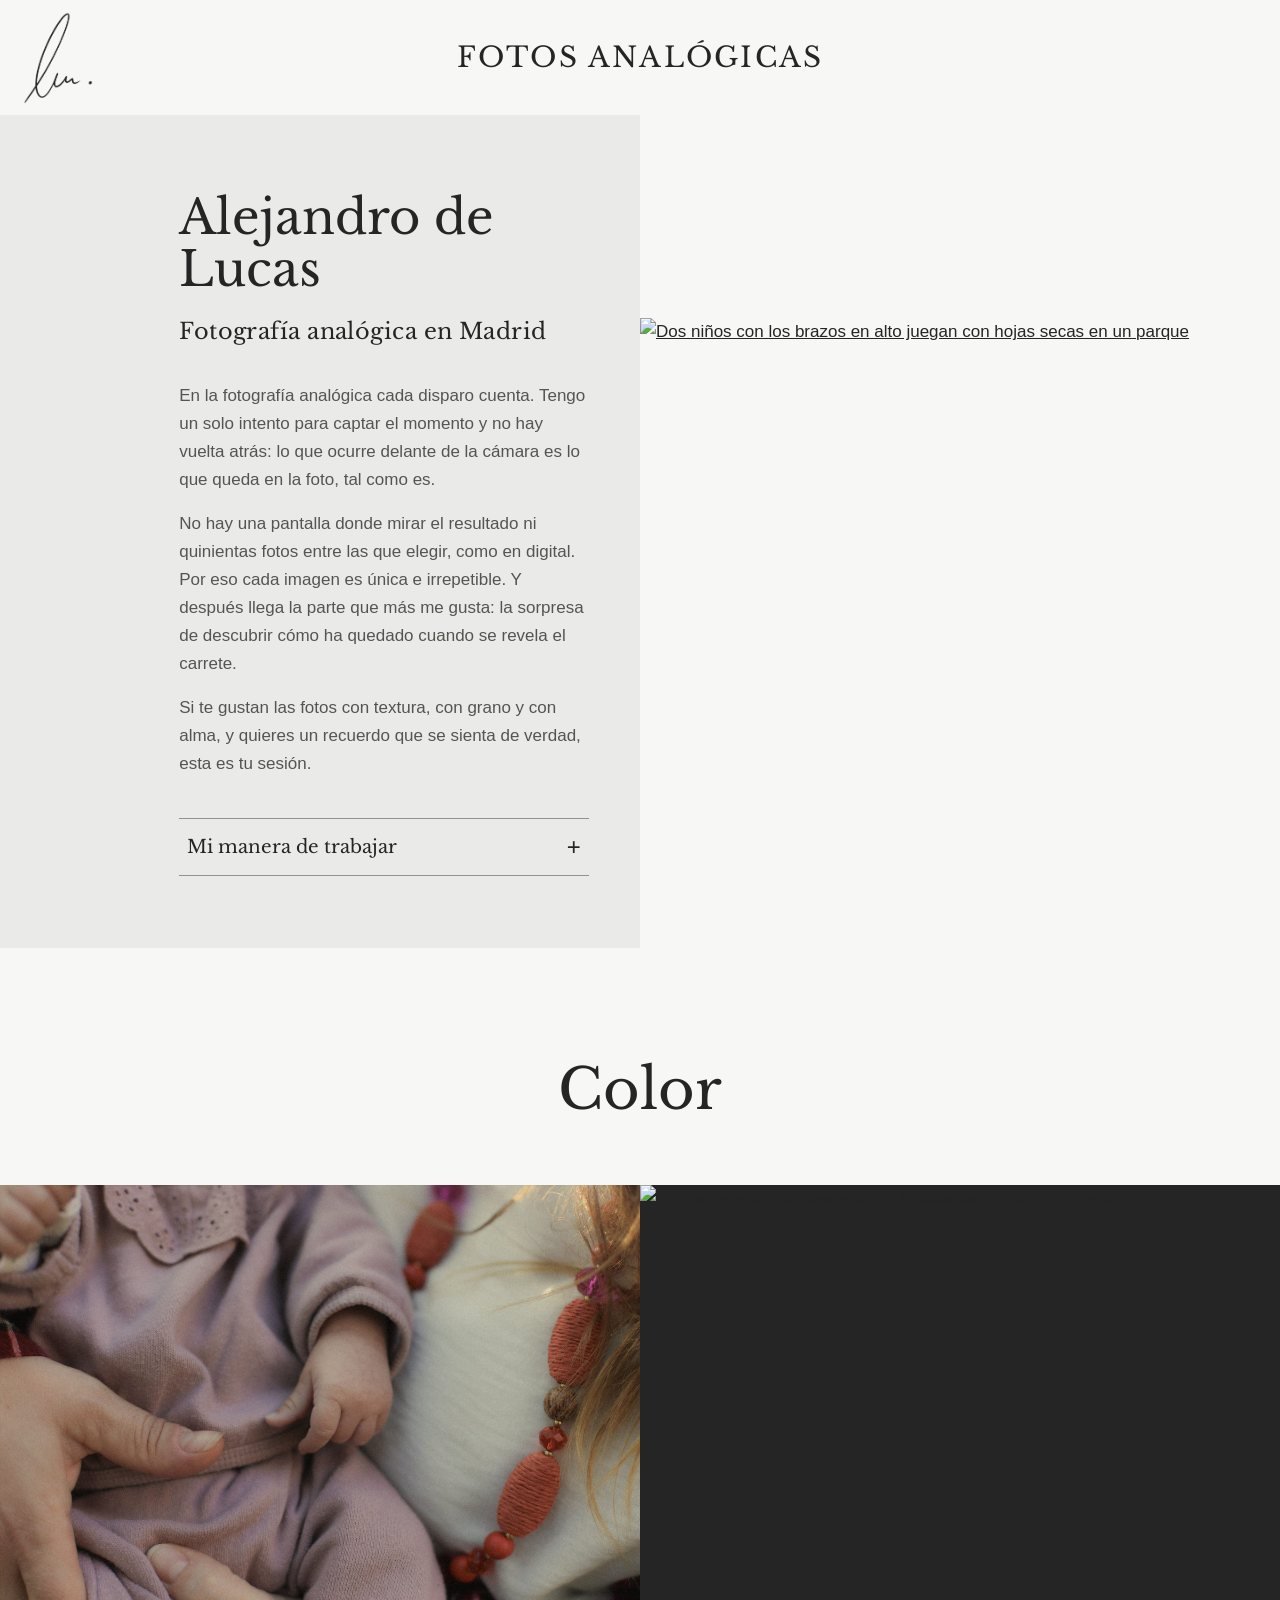
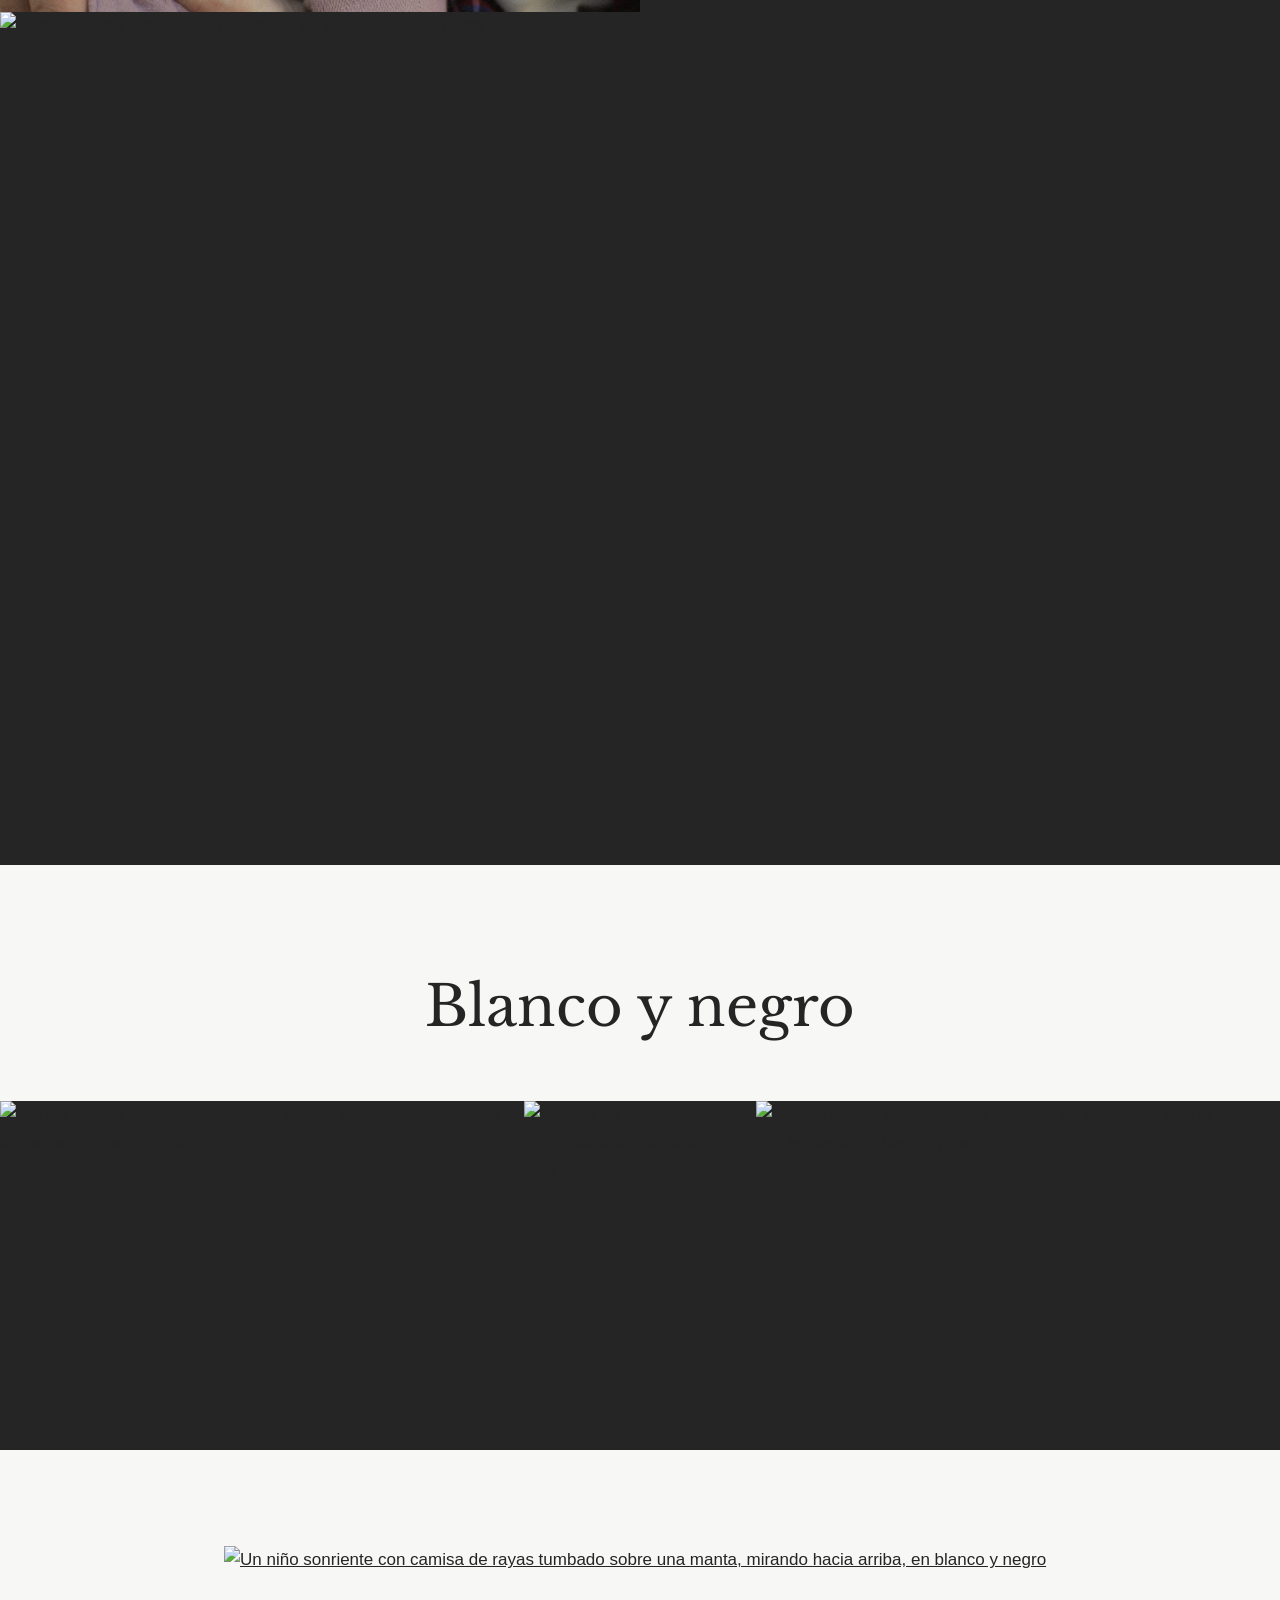
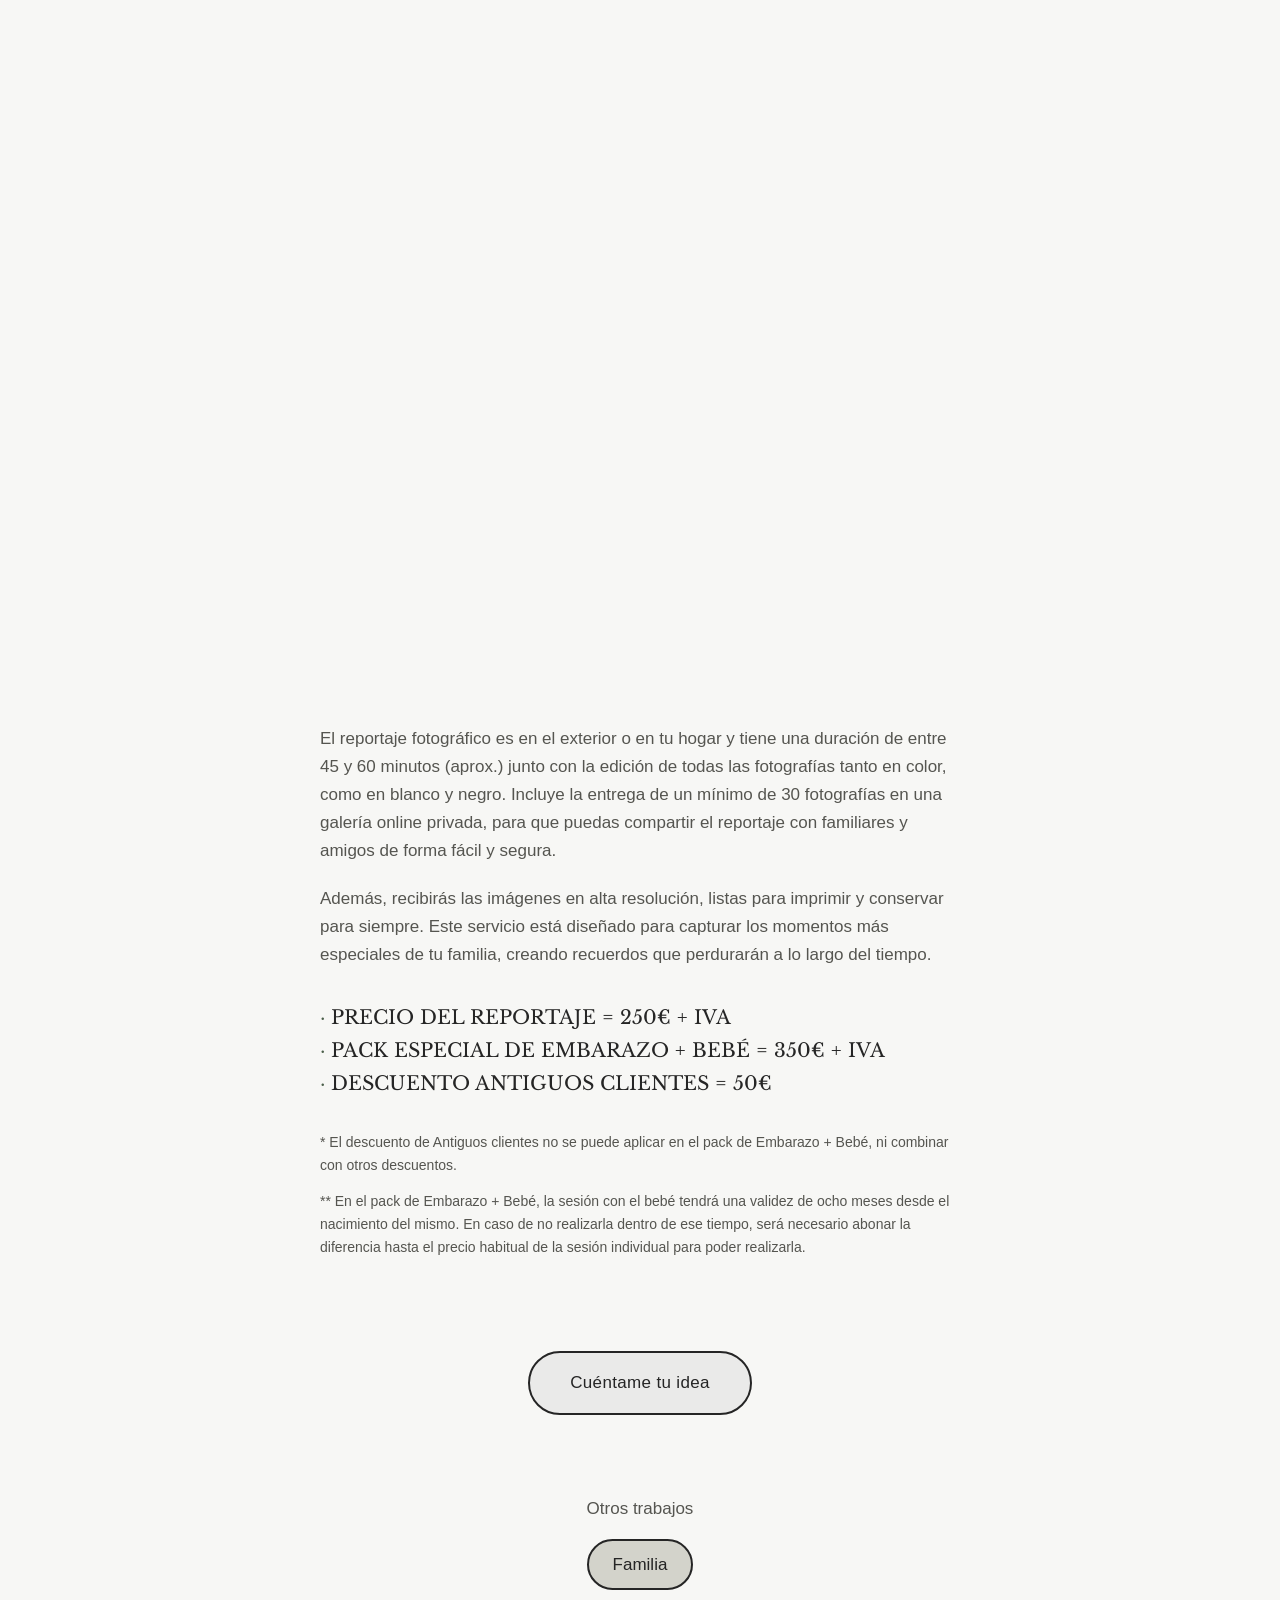
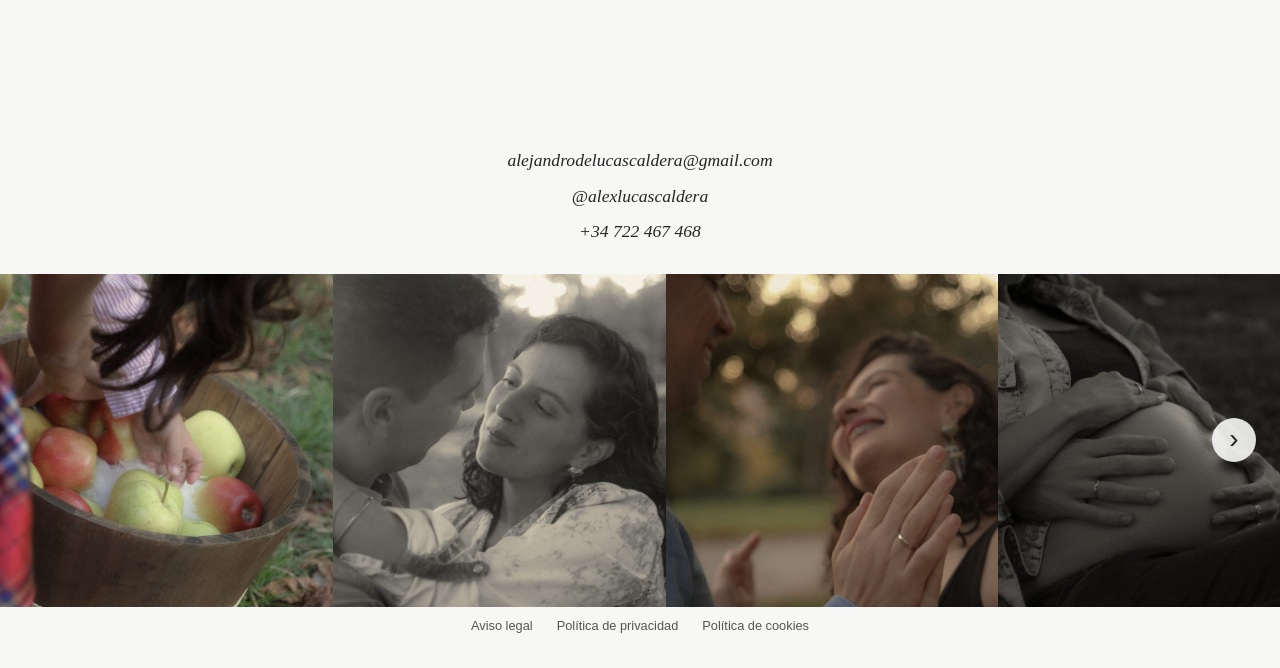
==== commit 39249366: "Limpieza de archivos sin uso e igualar el hueco entre bloques de la portada Co-Authored-By: Claude S" ====
--- a/analogicas.html
+++ b/analogicas.html
@@ -60,7 +60,7 @@
 
     <!-- ===== APARTADO 1: COLOR
          Bloques de fotos como en la portada. CAMBIA los nombres de archivo y la descripción (alt).
-         Puedes mezclar los bloques: pantalla-dos, pantalla-tres, pantalla-cuatro, pantalla-ancha y foto-sola ===== -->
+         Puedes mezclar los bloques: pantalla-dos, pantalla-tres, pantalla-ancha y foto-sola ===== -->
     <section class="apartado" id="color" data-tono="color">
       <h2 class="apartado-titulo">Color</h2>
 
--- a/estilos.css
+++ b/estilos.css
@@ -26,7 +26,6 @@
 :root {
   /* Paleta de marca (solo los colores que usa la web) */
   --verde-retiro: #4B5F4A;
-  --verde-oliva: #8A9A7A;
   --blanco-calido: #F7F7F5;
   --gris-suave: #D3D3CB;
 
@@ -38,6 +37,7 @@
   --primario: var(--verde-retiro);
   --fondo-boton: var(--gris-suave);    /* fondo de los botones (con línea y texto negros) */
   --categoria: var(--verde-retiro);    /* localización y categoría */
+  --marco-v: clamp(2rem, 8vw, 6rem);   /* espacio blanco entre bloques de la portada: arriba y abajo de la foto sola y el hueco entre bloques */
 
   --letra-titulos: "Libre Baskerville", serif;
   --letra-texto: "Helvetica Neue", Helvetica, Arial, sans-serif;
@@ -439,28 +439,8 @@
 }
 
 /* =========================================================
-   9. PORTADA: BLOQUE DE 4 FOTOS Y ZONA CLARA DE ABAJO
-   ========================================================= */
-/* Pantalla con cuatro fotos (2 x 2) */
-.pantalla-cuatro {
-  display: grid;
-  grid-template-columns: repeat(2, minmax(0, 1fr));
-}
-
-/* Pantalla con cinco fotos: dos arriba y tres abajo */
-.pantalla-cinco {
-  display: grid;
-  grid-template-columns: repeat(6, minmax(0, 1fr));
-}
-
-.pantalla-cinco > .foto-enlace {
-  grid-column: span 2;
-}
-
-.pantalla-cinco > .foto-enlace:nth-child(-n + 2) {
-  grid-column: span 3;
-}
-
+   9. PORTADA: ZONA CLARA DE ABAJO
+   ========================================================= */
 /* Zona clara de abajo: Familia | Fotos analógicas y contacto. La firma ya no llega hasta aquí: acaba en la última foto */
 .zara-claro {
   background: var(--fondo);
@@ -479,7 +459,6 @@
    ========================================================= */
 /* Una sola foto, centrada y con margen blanco alrededor */
 .foto-sola {
-  --marco-v: clamp(2rem, 8vw, 6rem);   /* margen blanco de arriba y abajo */
   display: grid;
   place-items: center;
   grid-template-columns: minmax(0, 1fr);
@@ -495,10 +474,10 @@
   object-fit: cover;
 }
 
-/* Espacio en blanco de lado a lado entre dos bloques de la portada. Para hacerlo más alto o más bajo, cambia --hueco */
+/* Espacio en blanco de lado a lado entre dos bloques de la portada: mide lo mismo que el margen blanco
+   de la foto sola (--marco-v). Para cambiar todos los espacios a la vez, cambia --marco-v arriba */
 .hueco-fila {
-  --hueco: clamp(3rem, 10vw, 9rem);
-  height: var(--hueco);
+  height: var(--marco-v);
   background: var(--fondo);
 }
 
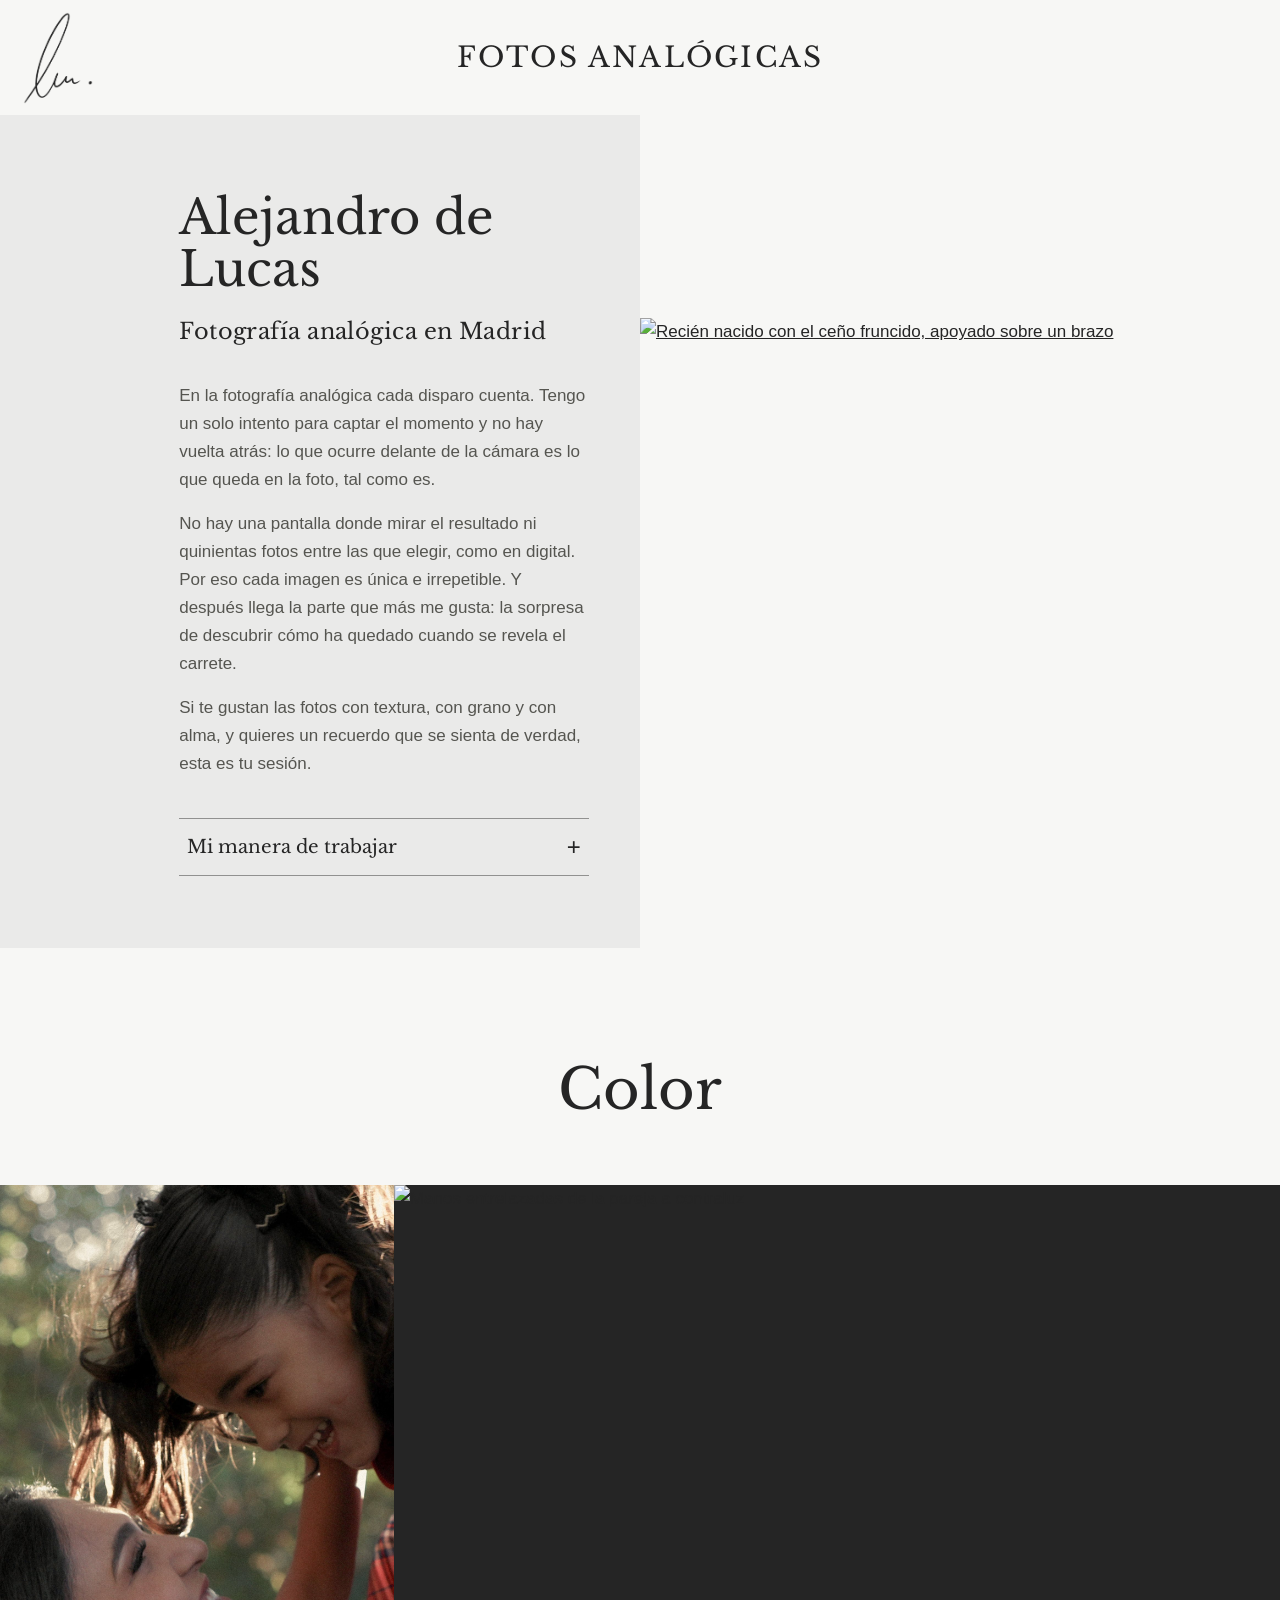
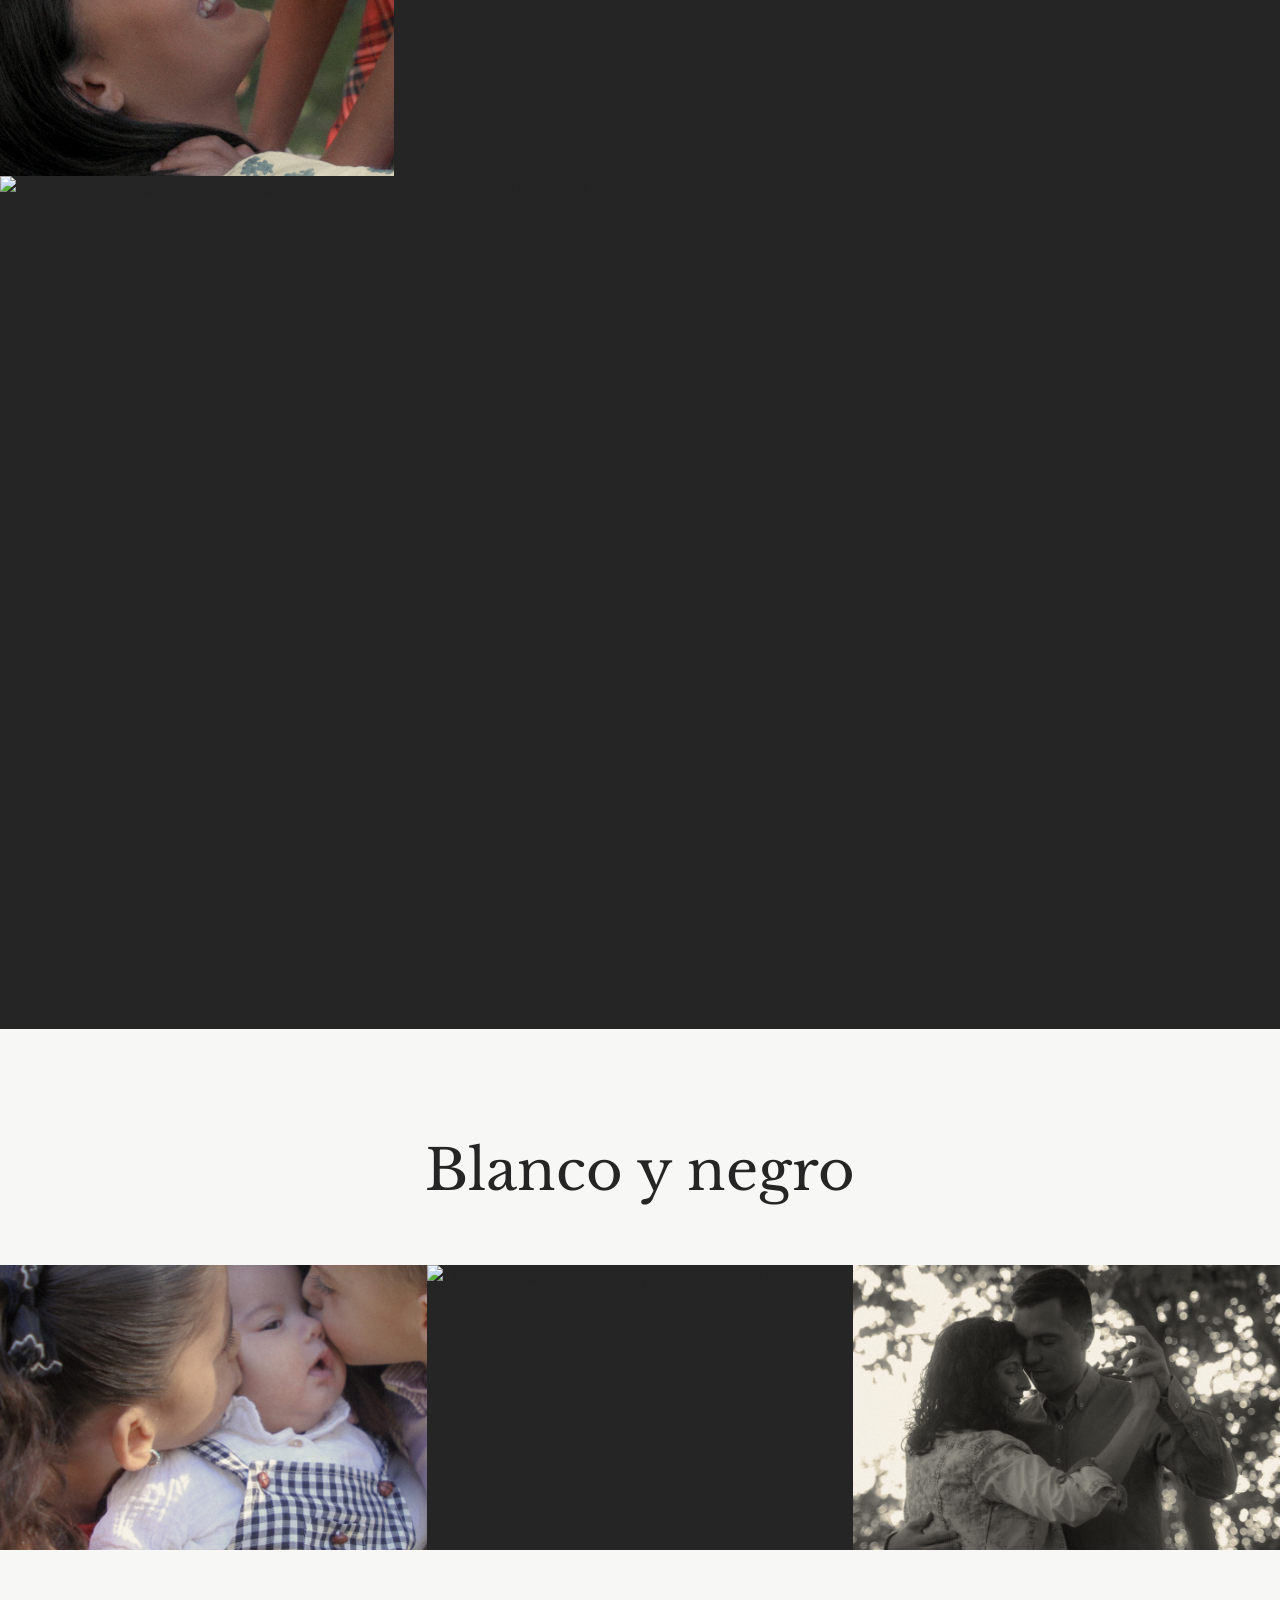
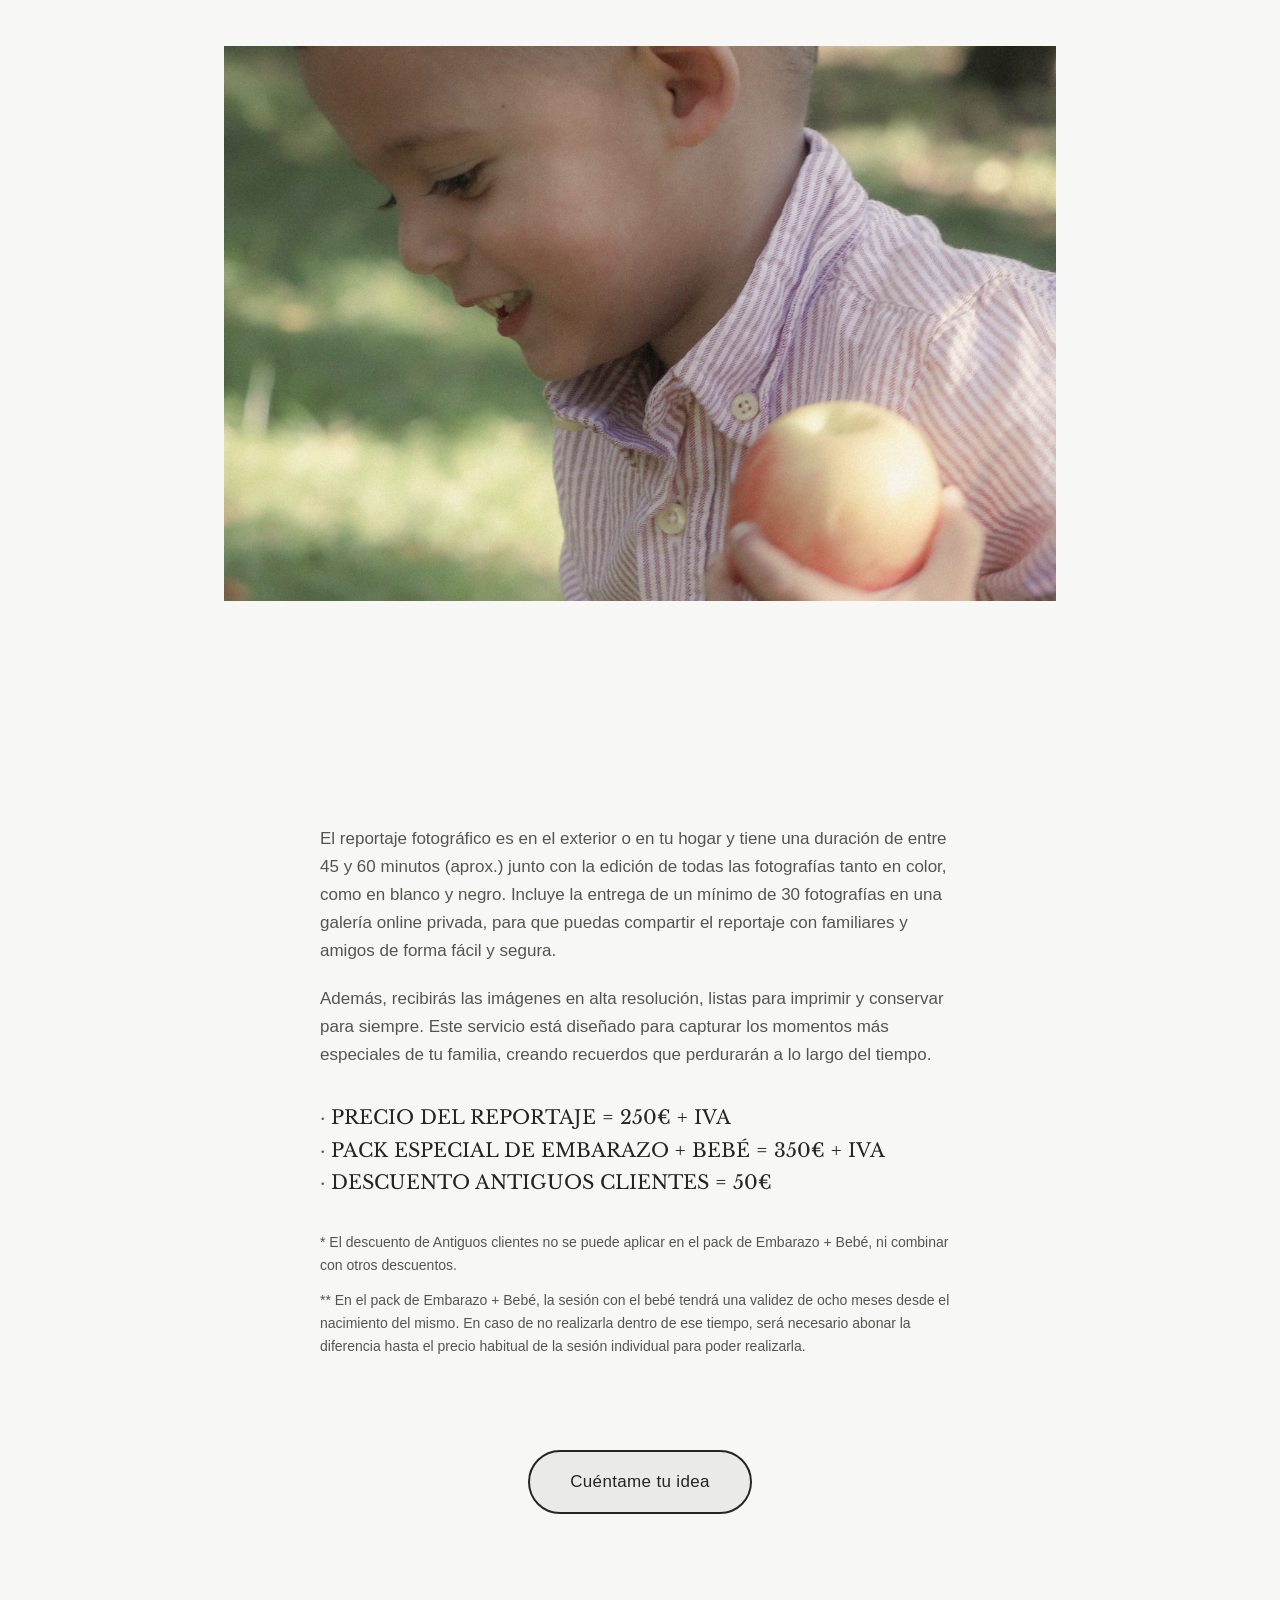
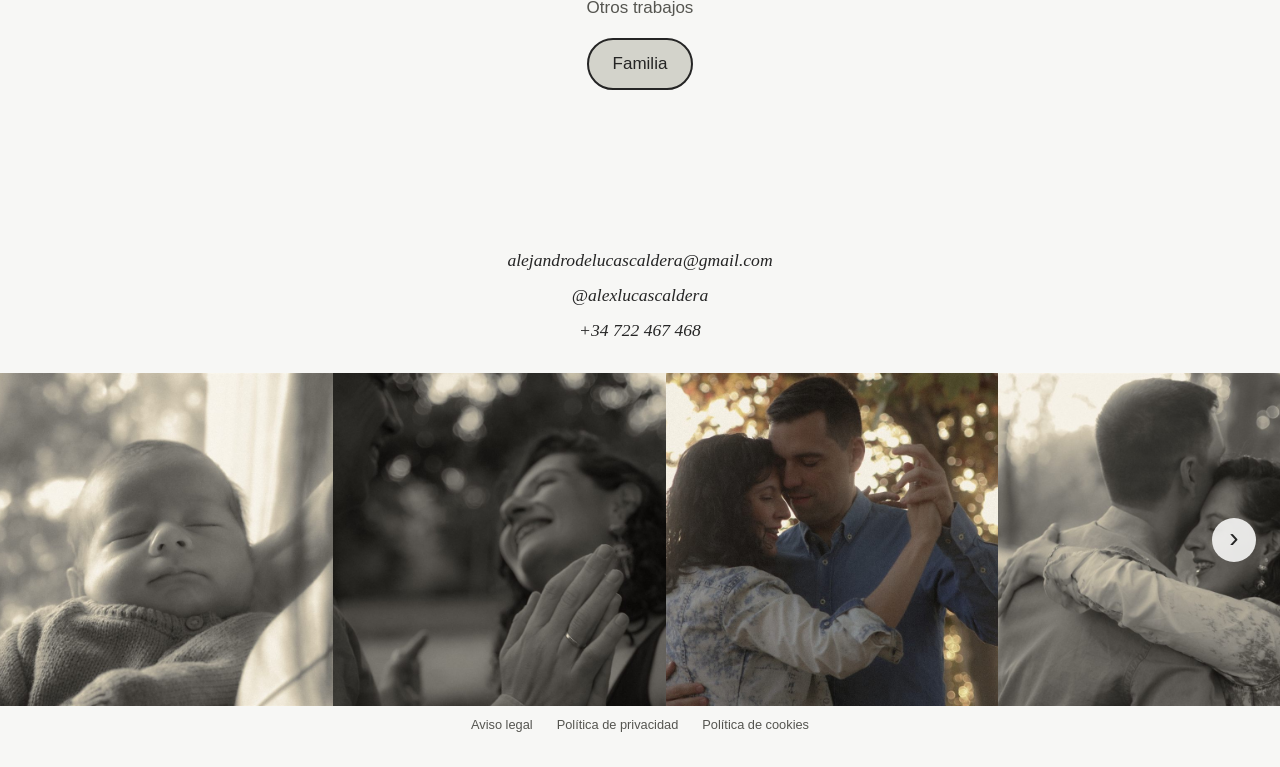
==== commit f598763b: "Añade Cloudflare Web Analytics (analítica sin cookies) a todas las páginas Co-Authored-By: Claude So" ====
--- a/analogicas.html
+++ b/analogicas.html
@@ -144,5 +144,8 @@
   <script src="fotos-aleatorias.js"></script>
 
   <script src="script.js"></script>
+  <!-- Cloudflare Web Analytics -->
+  <script type='module' src='https://static.cloudflareinsights.com/beacon.min.js' data-cf-beacon='{"token": "d1ac068f640341fbb463d0f2d5d0233c"}'></script>
+  <!-- End Cloudflare Web Analytics -->
 </body>
 </html>
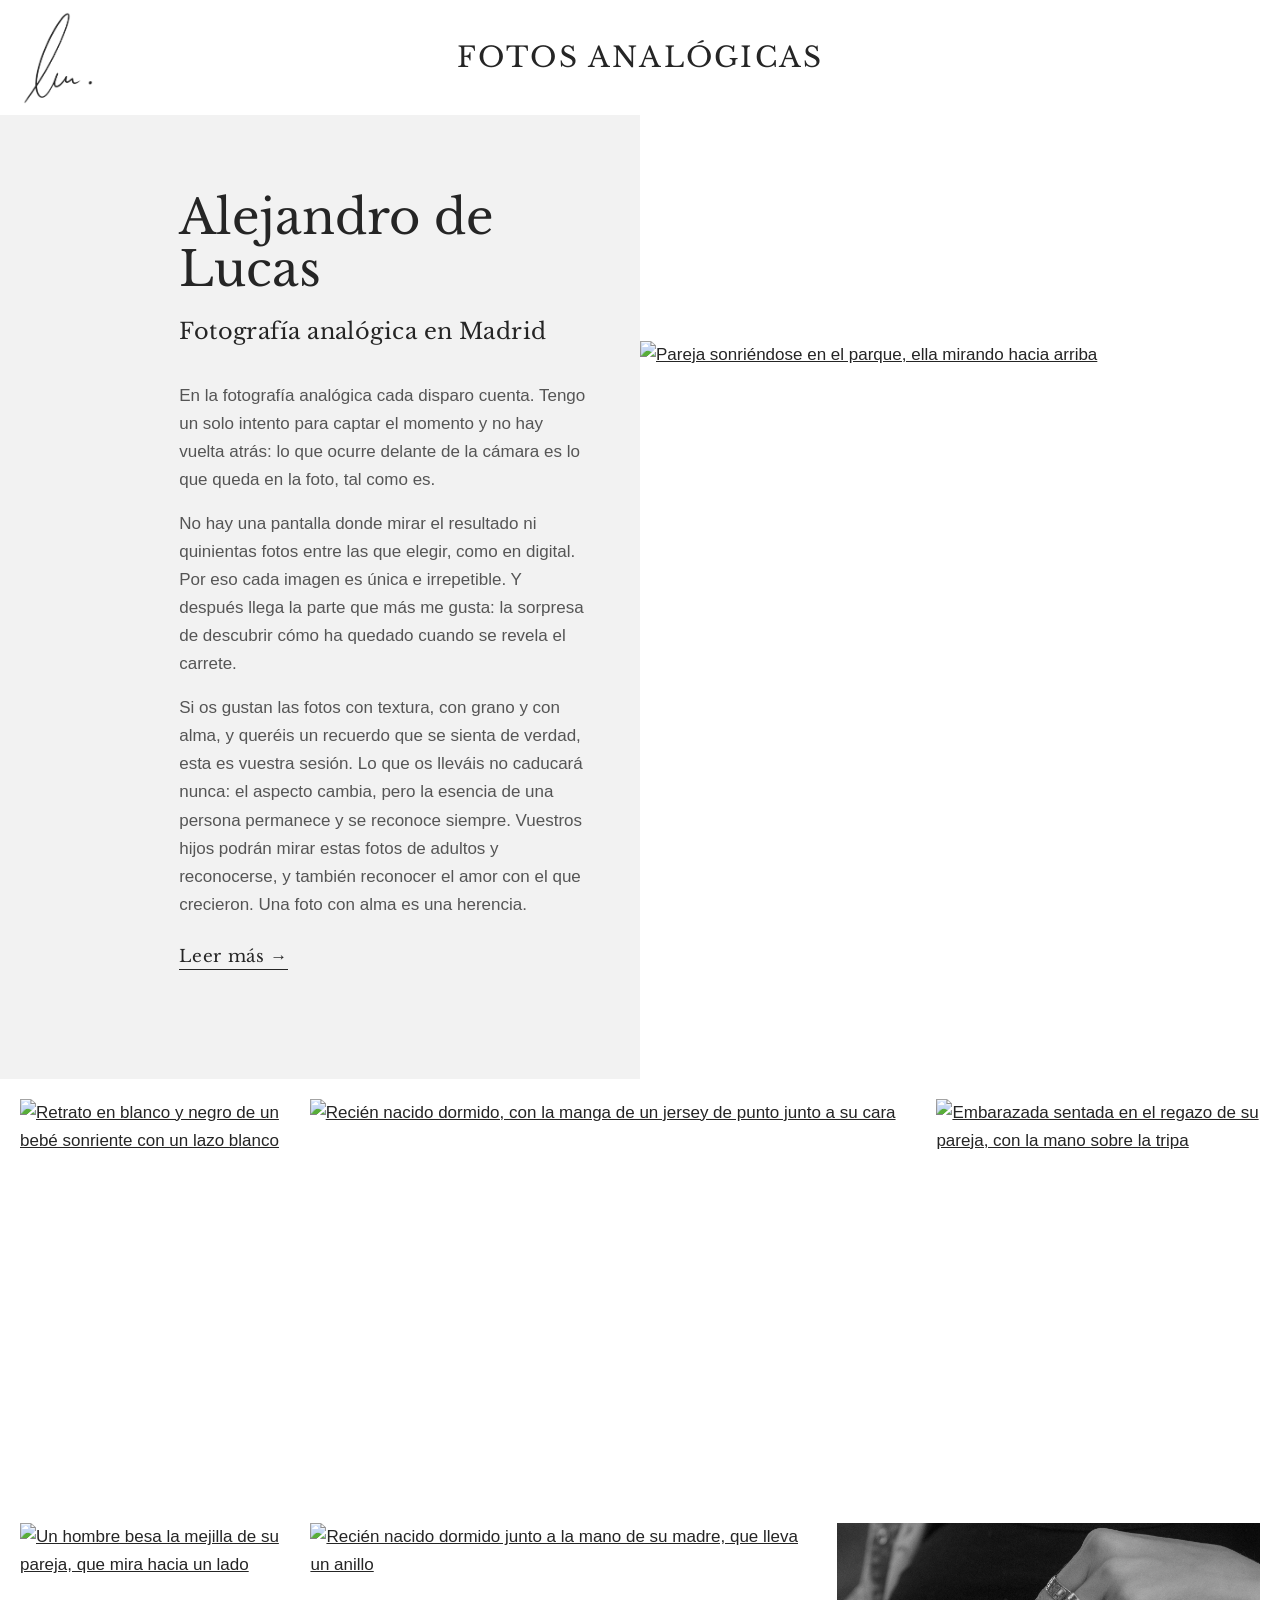
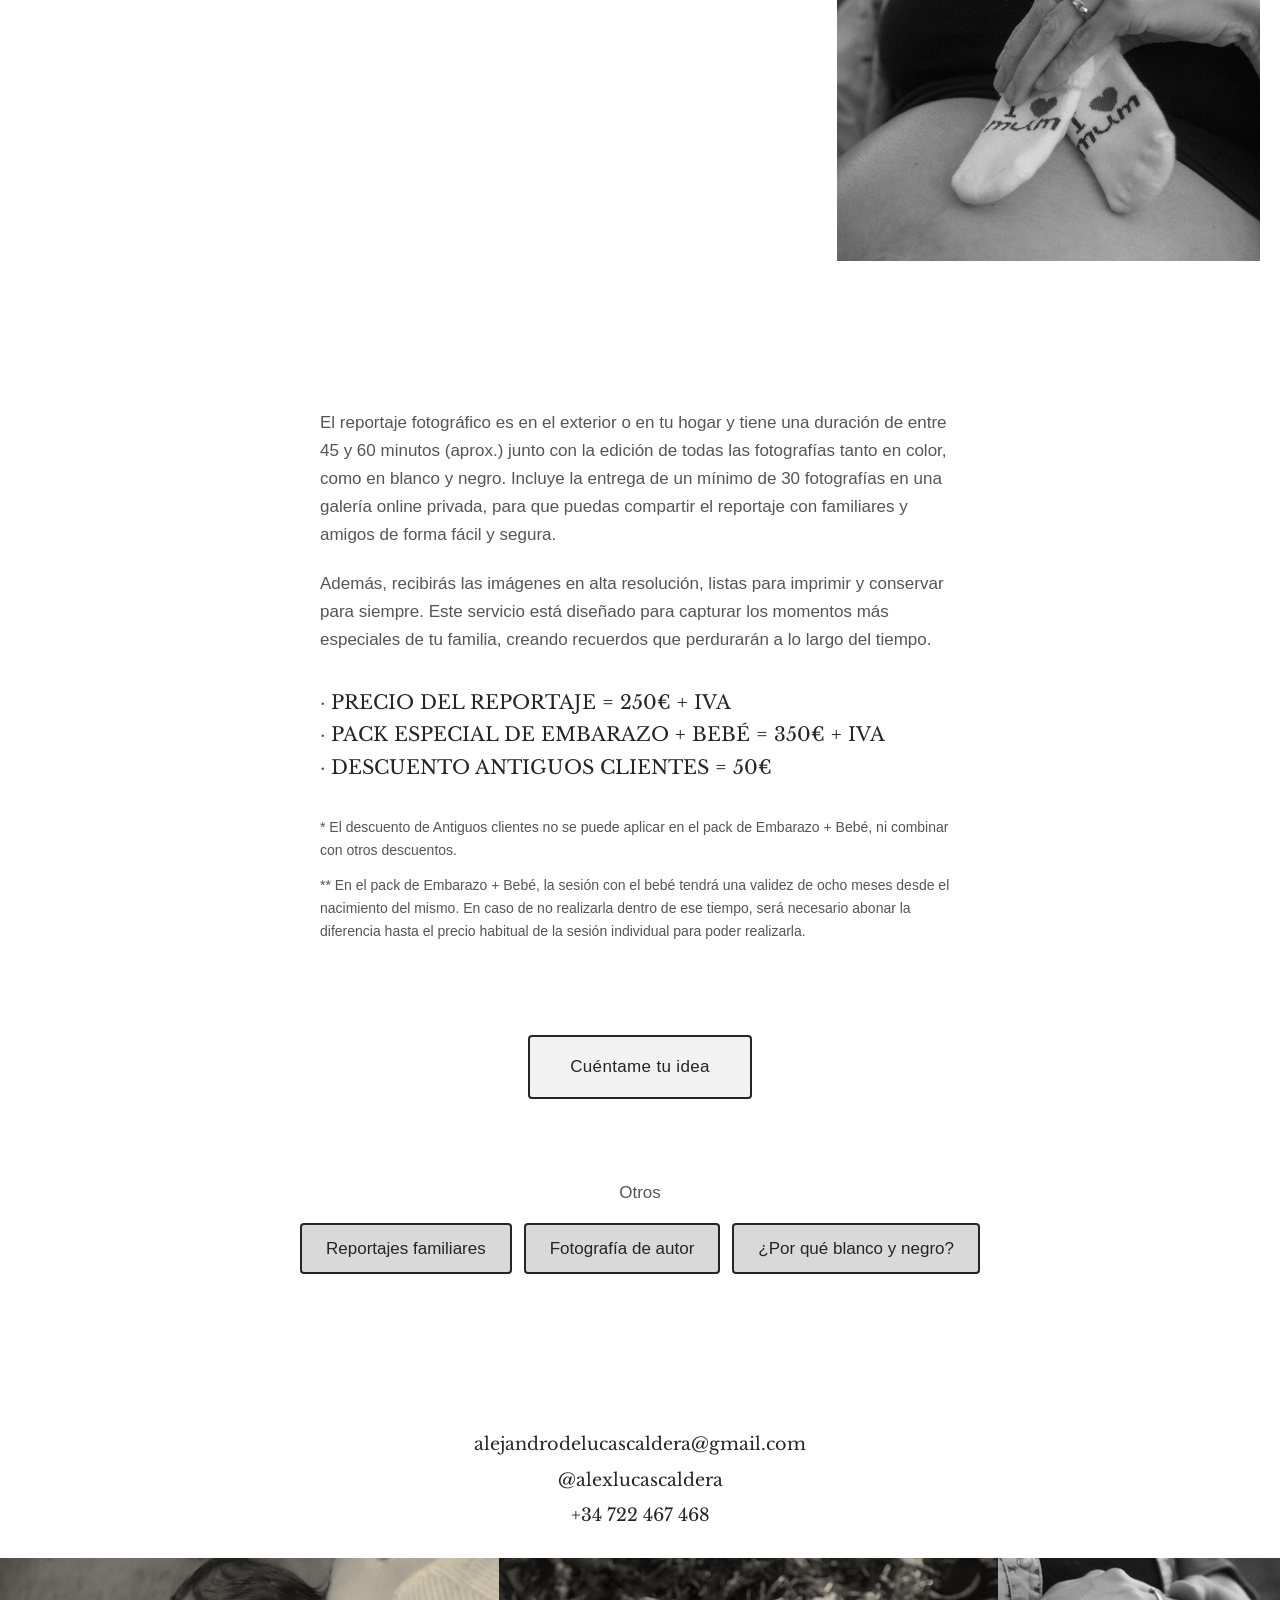
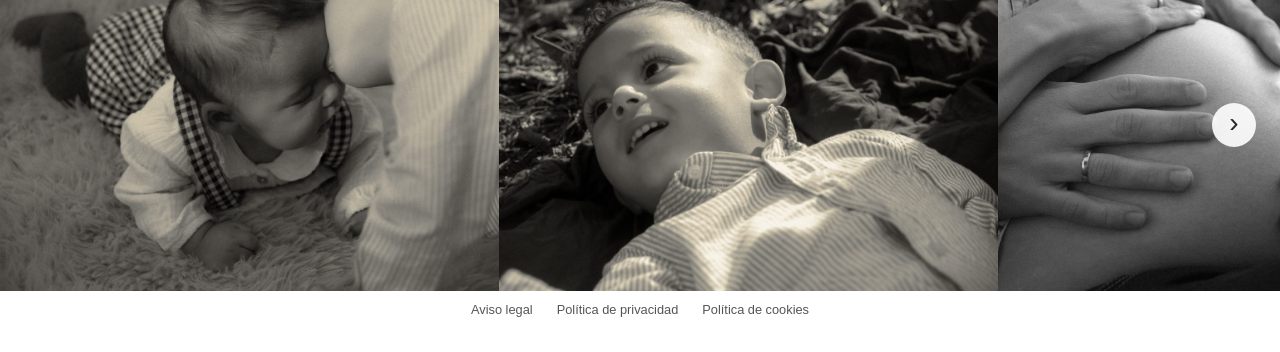
==== commit 6bef9798: "Rediseño en blanco y negro: cuadrículas, intro, fotografía de autor y página de preguntas - Sesiones" ====
--- a/analogicas.html
+++ b/analogicas.html
@@ -37,55 +37,40 @@
     <h1 class="solo-lectores">Fotos analógicas</h1>
 
     <!-- ===== PRESENTACIÓN: texto a la izquierda y tu foto a la derecha.
-         CAMBIA el subtítulo, el texto, "Mi manera de trabajar" y la foto ===== -->
+         CAMBIA el subtítulo, el texto y la foto ===== -->
     <section class="sobre">
       <div class="sobre-texto">
         <h2>Alejandro de Lucas</h2>
         <p class="sobre-subtitulo">Fotografía analógica en Madrid</p>
         <p class="sobre-parrafo">En la fotografía analógica cada disparo cuenta. Tengo un solo intento para captar el momento y no hay vuelta atrás: lo que ocurre delante de la cámara es lo que queda en la foto, tal como es.</p>
         <p class="sobre-parrafo">No hay una pantalla donde mirar el resultado ni quinientas fotos entre las que elegir, como en digital. Por eso cada imagen es única e irrepetible. Y después llega la parte que más me gusta: la sorpresa de descubrir cómo ha quedado cuando se revela el carrete.</p>
-        <p class="sobre-parrafo">Si te gustan las fotos con textura, con grano y con alma, y quieres un recuerdo que se sienta de verdad, esta es tu sesión.</p>
+        <p class="sobre-parrafo">Si os gustan las fotos con textura, con grano y con alma, y queréis un recuerdo que se sienta de verdad, esta es vuestra sesión. Lo que os lleváis no caducará nunca: el aspecto cambia, pero la esencia de una persona permanece y se reconoce siempre. Vuestros hijos podrán mirar estas fotos de adultos y reconocerse, y también reconocer el amor con el que crecieron. Una foto con alma es una herencia.</p>
 
-        <details class="acordeon">
-          <summary>Mi manera de trabajar</summary>
-          <p>Trabajo con cámara de carrete y con luz natural, con calma y sin prisas. Cada carrete tiene un número limitado de fotos, así que elijo con cuidado cada momento. Después los carretes se revelan y se escanean, y te entrego las fotos digitalizadas. Como el resultado solo se ve al revelar, la entrega tarda algo más que en digital.</p>
-        </details>
-
+        <!-- Enlace a la página de preguntas ¿Por qué blanco y negro? -->
+        <a class="avance-enlace" href="por-que-blanco-y-negro.html">
+          <span class="avance-mas">Leer más</span>
+        </a>
       </div>
       <div class="sobre-foto">
-        <a class="foto-enlace" href="https://www.instagram.com/alexlucascaldera" target="_blank" rel="noopener noreferrer" aria-label="Bebé apoyado sobre un coche de juguete granate con el número 01. Abrir el Instagram de Alejandro de Lucas"><img loading="lazy" src="fotos/web/Familia/Mart%C3%ADn/Mart%C3%ADn%20(1).jpg" alt="Bebé apoyado sobre un coche de juguete granate con el número 01"></a>
+        <a class="foto-enlace" href="https://www.instagram.com/alexlucascaldera" target="_blank" rel="noopener noreferrer" aria-label="Un niño sonriente con camisa de rayas tumbado sobre una manta, mirando hacia arriba, en blanco y negro. Abrir el Instagram de Alejandro de Lucas"><img loading="lazy" src="fotos/web/Familia/Sesi%C3%B3n%201/Familia%20sesi%C3%B3n%201%20(4).JPG" alt="Un niño sonriente con camisa de rayas tumbado sobre una manta, mirando hacia arriba, en blanco y negro"></a>
       </div>
     </section>
 
 
-    <!-- ===== APARTADO 1: COLOR
-         Bloques de fotos como en la portada. CAMBIA los nombres de archivo y la descripción (alt).
-         Puedes mezclar los bloques: pantalla-dos, pantalla-tres, pantalla-ancha y foto-sola ===== -->
-    <section class="apartado" id="color" data-tono="color">
-      <h2 class="apartado-titulo">Color</h2>
-
-      <div class="pantalla pantalla-dos">
-        <a class="foto-enlace" href="https://www.instagram.com/alexlucascaldera" target="_blank" rel="noopener noreferrer" aria-label="Bebé tumbado sobre una manta granate mirando hacia arriba. Abrir el Instagram de Alejandro de Lucas"><img src="fotos/web/Familia/Sesi%C3%B3n%201/Familia%20sesion%201%20(2).jpg" alt="Bebé tumbado sobre una manta granate mirando hacia arriba" loading="lazy"></a>
-        <a class="foto-enlace" href="https://www.instagram.com/alexlucascaldera" target="_blank" rel="noopener noreferrer" aria-label="Mano de un bebé señalando el tapón de un coche de juguete granate. Abrir el Instagram de Alejandro de Lucas"><img src="fotos/web/Familia/Mart%C3%ADn/Mart%C3%ADn%20(2).jpg" alt="Mano de un bebé señalando el tapón de un coche de juguete granate" loading="lazy"></a>
-      </div>
-
-      <div class="pantalla pantalla-ancha">
-        <a class="foto-enlace" href="https://www.instagram.com/alexlucascaldera" target="_blank" rel="noopener noreferrer" aria-label="Mano de un bebé agarrada al asiento de un coche de juguete granate. Abrir el Instagram de Alejandro de Lucas"><img src="fotos/web/Familia/Mart%C3%ADn/Mart%C3%ADn%20(3).jpg" alt="Mano de un bebé agarrada al asiento de un coche de juguete granate" loading="lazy"></a>
-      </div>
-    </section>
-
-    <!-- ===== APARTADO 2: BLANCO Y NEGRO (data-tono="bn": solo fotos en blanco y negro; en el apartado Color, solo color) ===== -->
-    <section class="apartado" id="blanco-y-negro" data-tono="bn">
-      <h2 class="apartado-titulo">Blanco y negro</h2>
-
-      <div class="pantalla pantalla-tres">
-        <a class="foto-enlace" href="https://www.instagram.com/alexlucascaldera" target="_blank" rel="noopener noreferrer" aria-label="Bebé tumbado sobre una colcha de patchwork en blanco y negro, con los puños en alto. Abrir el Instagram de Alejandro de Lucas"><img src="fotos/web/Familia/Sesi%C3%B3n%202/Familia%20sesi%C3%B3n%202%20(12).jpg" alt="Bebé tumbado sobre una colcha de patchwork en blanco y negro, con los puños en alto" loading="lazy"></a>
-        <a class="foto-enlace" href="https://www.instagram.com/alexlucascaldera" target="_blank" rel="noopener noreferrer" aria-label="Bebé dormida con un lazo blanco, arropada en blanco y negro. Abrir el Instagram de Alejandro de Lucas"><img src="fotos/web/Familia/Sesi%C3%B3n%202/Familia%20sesi%C3%B3n%202%20(1).JPG" alt="Bebé dormida con un lazo blanco, arropada en blanco y negro" loading="lazy"></a>
-        <a class="foto-enlace" href="https://www.instagram.com/alexlucascaldera" target="_blank" rel="noopener noreferrer" aria-label="Bebé tumbado sobre una alfombra de pelo con camisa de cuadros, mirando hacia un lado, en blanco y negro. Abrir el Instagram de Alejandro de Lucas"><img src="fotos/web/Familia/Sesi%C3%B3n%201/Familia%20sesion%201%20(10).JPG" alt="Bebé tumbado sobre una alfombra de pelo con camisa de cuadros, mirando hacia un lado, en blanco y negro" loading="lazy"></a>
-      </div>
-
-      <div class="foto-sola">
-        <a class="foto-enlace" href="https://www.instagram.com/alexlucascaldera" target="_blank" rel="noopener noreferrer" aria-label="Bebé gateando sobre una alfombra de pelo mientras recibe un beso, en blanco y negro. Abrir el Instagram de Alejandro de Lucas"><img src="fotos/web/Familia/Sesi%C3%B3n%201/Familia%20sesion%201%20(7).JPG" alt="Bebé gateando sobre una alfombra de pelo mientras recibe un beso, en blanco y negro" loading="lazy"></a>
+    <!-- ===== FOTOS. Cuadrícula de filas de 3 fotos, cada una con su formato, como en la portada (class="cuadricula").
+         Las fotos cambian de sitio en cada recarga (fotos-aleatorias.js). Para tener más o menos filas, añade o quita fotos en grupos de 3 ===== -->
+    <section class="apartado" id="blanco-y-negro">
+      <div class="cuadricula">
+        <div class="fila">
+          <a class="foto-enlace" style="--r:0.6667" href="https://www.instagram.com/alexlucascaldera" target="_blank" rel="noopener noreferrer" aria-label="Un niño sonriente con camisa de rayas sostiene una manzana, en blanco y negro. Abrir el Instagram de Alejandro de Lucas"><img loading="lazy" src="fotos/web/Familia/Sesi%C3%B3n%201/Familia%20sesi%C3%B3n%201%20(2).JPG" alt="Un niño sonriente con camisa de rayas sostiene una manzana, en blanco y negro"></a>
+          <a class="foto-enlace" style="--r:1.25" href="https://www.instagram.com/alexlucascaldera" target="_blank" rel="noopener noreferrer" aria-label="Perfil de un recién nacido dormido con jersey de punto, con una mano a su lado. Abrir el Instagram de Alejandro de Lucas"><img loading="lazy" src="fotos/web/Familia/Sesi%C3%B3n%203/Sesi%C3%B3n%203%20Familia%20y%20RN%20(6).jpg" alt="Perfil de un recién nacido dormido con jersey de punto, con una mano a su lado"></a>
+          <a class="foto-enlace" style="--r:0.8" href="https://www.instagram.com/alexlucascaldera" target="_blank" rel="noopener noreferrer" aria-label="Perfil de la nariz y la mejilla de un recién nacido. Abrir el Instagram de Alejandro de Lucas"><img loading="lazy" src="fotos/web/Familia/Sesi%C3%B3n%203/Sesi%C3%B3n%203%20Familia%20y%20RN%20(13).jpg" alt="Perfil de la nariz y la mejilla de un recién nacido"></a>
+        </div>
+        <div class="fila">
+          <a class="foto-enlace" style="--r:0.8" href="https://www.instagram.com/alexlucascaldera" target="_blank" rel="noopener noreferrer" aria-label="Una madre besa la mejilla de su recién nacido, que mira a cámara. Abrir el Instagram de Alejandro de Lucas"><img loading="lazy" src="fotos/web/Familia/Sesi%C3%B3n%203/Sesi%C3%B3n%203%20Familia%20y%20RN%20(20).jpg" alt="Una madre besa la mejilla de su recién nacido, que mira a cámara"></a>
+          <a class="foto-enlace" style="--r:1.5" href="https://www.instagram.com/alexlucascaldera" target="_blank" rel="noopener noreferrer" aria-label="Recién nacido dormido junto a la mano de su madre, que lleva un anillo. Abrir el Instagram de Alejandro de Lucas"><img loading="lazy" src="fotos/web/Familia/Sesi%C3%B3n%203/Sesi%C3%B3n%203%20Familia%20y%20RN%20(27).jpg" alt="Recién nacido dormido junto a la mano de su madre, que lleva un anillo"></a>
+          <a class="foto-enlace" style="--r:1.5" href="https://www.instagram.com/alexlucascaldera" target="_blank" rel="noopener noreferrer" aria-label="Manos sobre la tripa de una embarazada, con un anillo. Abrir el Instagram de Alejandro de Lucas"><img loading="lazy" src="fotos/web/Familia/Sesi%C3%B3n%204/Sesi%C3%B3n%204%20familia%20y%20embarazo%20(45).jpg" alt="Manos sobre la tripa de una embarazada, con un anillo"></a>
+        </div>
       </div>
     </section>
 
@@ -112,9 +97,11 @@
 
 
     <section class="seccion otras-sesiones">
-      <p>Otros trabajos</p>
+      <p>Otros</p>
       <ul>
-        <li><a href="familia.html">Familia</a></li>
+        <li><a href="familia.html">Reportajes familiares</a></li>
+        <li><a href="fotografia-de-autor.html">Fotografía de autor</a></li>
+        <li><a href="por-que-blanco-y-negro.html">¿Por qué blanco y negro?</a></li>
       </ul>
     </section>
 
--- a/estilos.css
+++ b/estilos.css
@@ -11,33 +11,26 @@
   src: url("fuentes/libre-baskerville-normal.woff2") format("woff2");
 }
 
-@font-face {
-  font-family: "Libre Baskerville";
-  font-style: italic;
-  font-weight: 400;
-  font-display: swap;
-  src: url("fuentes/libre-baskerville-cursiva.woff2") format("woff2");
-}
-
 /* =========================================================
    1. COLORES, LETRAS Y MÁRGENES
    Cambia estos valores y cambia toda la web a la vez.
    ========================================================= */
 :root {
-  /* Paleta de marca (solo los colores que usa la web) */
-  --verde-retiro: #4B5F4A;
-  --blanco-calido: #F7F7F5;
-  --gris-suave: #D3D3CB;
+  /* Paleta: la web no tiene ningún color, solo blanco, negro y grises */
+  --blanco: #FFFFFF;
+  --negro: #000000;
+  --gris-suave: #D9D9D9;
 
   /* Cómo se usa la paleta en la web */
-  --fondo: var(--blanco-calido);
+  --fondo: var(--blanco);
   --texto: #252525;                    /* nombre y títulos */
-  --texto-suave: #555550;              /* textos de introducción */
+  --texto-suave: #555555;              /* textos de introducción */
   --fondo-bloque: color-mix(in srgb, var(--texto) 6%, var(--fondo));   /* un tono más oscuro que el fondo: bloques de texto y botones de Familia / Fotos analógicas */
-  --primario: var(--verde-retiro);
+  --primario: var(--texto);
   --fondo-boton: var(--gris-suave);    /* fondo de los botones (con línea y texto negros) */
-  --categoria: var(--verde-retiro);    /* localización y categoría */
+  --categoria: var(--texto-suave);     /* localización y categoría */
   --marco-v: clamp(2rem, 8vw, 6rem);   /* espacio blanco entre bloques de la portada: arriba y abajo de la foto sola y el hueco entre bloques */
+  --radio-boton: 4px;                  /* esquinas de los botones: casi cuadradas, con las puntas un poco redondeadas (0 = totalmente cuadradas) */
 
   --letra-titulos: "Libre Baskerville", serif;
   --letra-texto: "Helvetica Neue", Helvetica, Arial, sans-serif;
@@ -109,7 +102,7 @@
   display: inline-block;
   padding: 0.85rem 2rem;
   border: 2px solid var(--texto);
-  border-radius: 2rem;
+  border-radius: var(--radio-boton);
   background: var(--fondo-bloque);
   color: var(--texto);
   text-decoration: none;
@@ -150,7 +143,7 @@
   display: inline-block;
   padding: 0.6rem 1.5rem;
   border: 2px solid var(--texto);
-  border-radius: 2rem;
+  border-radius: var(--radio-boton);
   background: var(--fondo-boton);
   color: var(--texto);
   text-decoration: none;
@@ -192,7 +185,6 @@
   gap: 0.5rem 2rem;
   padding: clamp(1rem, 2.5vw, 1.75rem) calc(var(--lado) + var(--margen));
   font-family: var(--letra-titulos);
-  font-style: italic;
   font-size: clamp(0.8rem, 1.5vw, 1.1rem);
 }
 
@@ -257,50 +249,6 @@
   color: var(--texto-suave);
 }
 
-/* Fila desplegable: "Mi manera de trabajar" */
-.acordeon {
-  margin-top: 2.5rem;
-  border-top: 1px solid rgba(37, 37, 37, 0.45);
-  border-bottom: 1px solid rgba(37, 37, 37, 0.45);
-}
-
-.acordeon summary {
-  display: flex;
-  justify-content: space-between;
-  align-items: center;
-  padding: 0.8rem 0.5rem;
-  font-family: var(--letra-titulos);
-  font-size: 1.15rem;
-  list-style: none;
-  cursor: pointer;
-}
-
-.acordeon summary::-webkit-details-marker {
-  display: none;
-}
-
-.acordeon summary::after {
-  content: "+";
-  font-family: var(--letra-texto);
-  font-size: 1.5rem;
-  line-height: 1;
-}
-
-.acordeon[open] summary::after {
-  content: "−";
-}
-
-.acordeon summary:focus-visible {
-  outline: 2px solid var(--primario);
-  outline-offset: 2px;
-}
-
-.acordeon p {
-  margin: 0;
-  padding: 0 0.5rem 1.25rem;
-  color: var(--texto-suave);
-}
-
 /* La foto de la presentación se ve entera, en 3:2 (horizontal) o 2:3 (vertical), sin recortes */
 .sobre-foto {
   align-self: center;
@@ -422,7 +370,7 @@
   position: sticky;          /* acompaña mientras se ven las fotos y se queda en la última */
   bottom: 0;
   z-index: 5;
-  margin: calc(var(--alto) * -1) clamp(1rem, 3vw, 2.5rem) 0 auto;   /* se superpone a la última foto y no añade altura ni deja hueco debajo */
+  margin: calc(var(--alto) * -1) clamp(1rem, 3vw, 2.5rem) 0 auto;   /* esquina inferior derecha; se superpone a la última foto y no añade altura ni deja hueco debajo */
   transform: translateY(calc(clamp(1rem, 3vw, 2rem) * -1));        /* la separa del borde de abajo sin ocupar sitio */
   display: flex;
   flex-direction: column;
@@ -474,11 +422,169 @@
   object-fit: cover;
 }
 
-/* Espacio en blanco de lado a lado entre dos bloques de la portada: mide lo mismo que el margen blanco
-   de la foto sola (--marco-v). Para cambiar todos los espacios a la vez, cambia --marco-v arriba */
-.hueco-fila {
-  height: var(--marco-v);
+/* Cuadrícula de fotos (portada y páginas de dentro): filas de 3 fotos separadas por líneas blancas.
+   Las fotos NO se recortan: en cada fila todas tienen la misma altura y cada una conserva su formato
+   (3:2, 2:3, 5:4 o 4:5). fotos-aleatorias.js guarda la proporción de cada foto en --r.
+   Para hacer las líneas más gruesas o más finas, cambia --linea */
+.cuadricula {
+  --linea: clamp(8px, 1.6vw, 20px);   /* grosor de las líneas blancas: 20 px en pantalla grande, 8 px en móvil */
+  display: flex;
+  flex-direction: column;
+  gap: var(--linea);
+  padding: var(--linea);                 /* espacio blanco alrededor, igual de ancho que las líneas */
   background: var(--fondo);
+}
+
+.cuadricula .fila {
+  display: flex;
+  gap: var(--linea);
+}
+
+/* cada foto ocupa un ancho proporcional a su formato, así todas quedan con la misma altura */
+.cuadricula .fila > .foto-enlace {
+  flex: var(--r, 1.5) 1 0;
+  overflow: hidden;
+}
+
+/* Fotografía de autor: las fotos en grande, una debajo de otra, cada una entera y con su formato.
+   Ninguna pasa del 84 % del alto de la ventana ni del 92 % del ancho. Para más o menos aire entre fotos, cambia --separacion */
+.galeria-grande {
+  --separacion: clamp(3rem, 12vw, 9rem);
+  display: flex;
+  flex-direction: column;
+  align-items: center;
+  gap: var(--separacion);
+  padding: clamp(1.5rem, 5vw, 4rem) 0 var(--separacion);
+  background: var(--fondo);
+}
+
+.galeria-grande > .foto-autor {
+  width: min(92vw, calc(84svh * var(--r, 1.5)));   /* entera: ni más ancha que la pantalla ni más alta que la ventana */
+  margin: 0;
+}
+
+.foto-autor .foto-enlace {
+  display: block;
+}
+
+/* el número de cada foto (001, 002...), debajo y alineado con su borde izquierdo */
+.foto-autor figcaption {
+  margin-top: 0.75rem;
+  font-family: var(--letra-titulos);
+  font-size: 0.9rem;
+  letter-spacing: 0.2em;
+  color: var(--texto-suave);
+}
+
+.foto-autor img {
+  display: block;
+  width: 100%;
+  height: auto;
+  aspect-ratio: var(--r, 1.5);
+  object-fit: cover;
+}
+
+/* Fotografía de autor sin fotos todavía */
+.galeria-vacia {
+  margin: 0;
+  padding: clamp(4rem, 12vw, 9rem) 0;
+  text-align: center;
+  color: var(--texto-suave);
+}
+
+.cuadricula img {
+  display: block;
+  width: 100%;
+  height: auto;
+  aspect-ratio: var(--r, 1.5);
+  object-fit: cover;
+}
+
+/* =========================================================
+   INTRO DE LA PORTADA
+   La primera vez que se abre la portada (una vez por visita): pantalla blanca con una foto entera, con su
+   formato, y la firma negra fuera de la foto, en la esquina inferior derecha. Después se va el fondo, la firma se
+   queda en esa esquina (pasando a blanca para verse sobre las fotos) y queda la portada.
+   Se controla desde script.js; la foto se cambia en el <script> del <head> de index.html.
+   ========================================================= */
+#intro {
+  display: none;
+}
+
+.con-intro {
+  overflow: hidden;      /* mientras dura la intro no se puede bajar (solo en html: si fuera tambien en body, la firma pegajosa dejaria de funcionar) */
+}
+
+.con-intro #intro,
+#intro.saliendo {
+  display: block;
+  position: fixed;
+  inset: 0;
+  z-index: 1000;
+  cursor: pointer;       /* pulsar en cualquier sitio salta la intro */
+}
+
+.con-intro .firma-grande {
+  visibility: hidden;    /* la firma de verdad aparece cuando acaba la intro, justo donde llega la de la intro */
+}
+
+.intro-fondo {
+  position: absolute;
+  inset: 0;
+  display: grid;
+  place-items: center;
+  background: var(--blanco);
+  transition: opacity 1s ease;
+}
+
+/* la foto se ve entera, con su formato: nunca más ancha ni más alta que la ventana */
+.intro-foto {
+  display: block;
+  width: auto;
+  height: auto;
+  max-width: 88vw;
+  max-height: 84svh;
+  opacity: 0;
+  transition: opacity 1s ease;
+}
+
+.intro-firma {
+  position: fixed;
+  z-index: 1001;
+  opacity: 0;
+  transform-origin: 0 0;
+  pointer-events: none;
+  transition: opacity 1.4s ease, transform 1.3s cubic-bezier(0.65, 0, 0.35, 1);
+}
+
+/* las dos versiones de la firma, una encima de otra: sale la negra y, al irse el fondo, se cruza con la blanca */
+.intro-firma img {
+  position: absolute;
+  inset: 0;
+  width: 100%;
+  height: 100%;
+  transition: opacity 1.2s ease;
+}
+
+.intro-firma-blanca {
+  opacity: 0;
+}
+
+#intro.saliendo .intro-firma-negra {
+  opacity: 0;
+}
+
+#intro.saliendo .intro-firma-blanca {
+  opacity: 1;
+}
+
+#intro.foto-lista .intro-foto,
+#intro.firma-lista .intro-firma {
+  opacity: 1;
+}
+
+#intro.saliendo .intro-fondo {
+  opacity: 0;            /* el fondo blanco y la foto se van y aparece la portada */
 }
 
 /* La firma de la portada aparece con un fundido suave al abrir la página */
@@ -527,7 +633,7 @@
 
 /* Carrusel: una fila de fotos cuadradas que se desliza. Las fotos se recortan a cuadrado (object-fit: cover) */
 .carrusel {
-  --tile: clamp(9rem, 26vw, 24rem);
+  --alto: clamp(9rem, 26vw, 24rem);   /* alto de las fotos; el ancho de cada una depende de su formato */
   position: relative;
   background: var(--texto);
 }
@@ -545,17 +651,17 @@
 }
 
 .carrusel-pista > .foto-enlace {
-  flex: 0 0 var(--tile);
+  flex: 0 0 auto;
+  height: var(--alto);
+  aspect-ratio: var(--r, 1.5);
   scroll-snap-align: start;
 }
 
 .carrusel-pista img {
   display: block;
   width: 100%;
-  height: auto;
-  aspect-ratio: 1;
+  height: 100%;
   object-fit: cover;
-  object-position: 50% 35%;   /* las fotos verticales se recortan a cuadrado dejando la parte de arriba (las caras) */
 }
 
 /* sin JavaScript la pista queda vacía: no se muestra el carrusel */
@@ -572,7 +678,7 @@
   padding: 0 0 0.2rem;
   border: 0;
   border-radius: 50%;
-  background: rgba(247, 247, 245, 0.9);
+  background: rgba(255, 255, 255, 0.9);
   color: var(--texto);
   font-size: 1.75rem;
   line-height: 1;
@@ -711,31 +817,35 @@
    Dos mitades a todo el ancho; cada una es un enlace con el nombre en letra grande.
    ========================================================= */
 .bloque-dividido {
+  --borde: 1px;                          /* grosor de las líneas negras */
   display: grid;
-  grid-template-columns: repeat(2, minmax(0, 1fr));
-  min-height: clamp(8rem, min(28vw, 45vh), 26rem);
+  grid-template-columns: minmax(0, 1fr);   /* un botón debajo de otro, cada uno a todo el ancho */
+  border-top: var(--borde) solid var(--negro);
+  border-bottom: var(--borde) solid var(--negro);
 }
 
 .bloque-mitad {
   display: grid;
-  place-items: center;
-  padding: var(--margen);
+  align-items: center;                   /* centrado en vertical */
+  justify-items: start;                  /* pegado a la izquierda, como el índice de un libro */
+  min-height: clamp(3.5rem, 7vw, 5.5rem);   /* alto de cada botón */
+  padding: 0.5rem var(--margen);         /* el mismo margen izquierdo que el resto de la web */
   background: var(--fondo-bloque);
   color: var(--texto);
   font-family: var(--letra-titulos);
-  font-size: clamp(1.15rem, 4.5vw, 4rem);
-  line-height: 1.05;
-  text-align: center;
+  font-size: clamp(0.95rem, 1.6vw, 1.2rem);   /* letra pequeña */
+  line-height: 1.3;
+  text-align: left;
   text-decoration: none;
   transition: background 0.3s ease, color 0.3s ease;
 }
 
-/* la única línea: la que separa las dos mitades */
+/* las líneas negras que separan los botones */
 .bloque-mitad + .bloque-mitad {
-  border-left: 1px solid var(--texto);
-}
-
-/* al pasar el ratón, la mitad se pone gris y el texto sigue negro */
+  border-top: var(--borde) solid var(--negro);
+}
+
+/* al pasar el ratón, el botón se pone gris y el texto sigue negro */
 .bloque-mitad:hover {
   background: var(--fondo-boton);
 }
@@ -776,6 +886,75 @@
 .texto-legal a {
   color: var(--texto);
   text-underline-offset: 0.15em;
+}
+
+/* Página de preguntas (¿Por qué blanco y negro?): cada título de apartado lleva una línea fina debajo, a todo el ancho del texto */
+.preguntas h2 {
+  margin-top: 3rem;
+  padding-bottom: 0.75rem;
+  border-bottom: 1px solid rgba(37, 37, 37, 0.45);
+}
+
+/* el párrafo que va después de la línea del título se separa un poco */
+.preguntas h2 + p {
+  margin-top: 1.25rem;
+}
+
+/* Idea destacada (la de Ted Grant): letra grande, con una línea negra a la izquierda */
+.cita {
+  margin: 2.25rem 0;
+  padding: 0.25rem 0 0.25rem 1.5rem;
+  border-left: 3px solid var(--negro);
+}
+
+.cita p {
+  margin: 0;
+  font-family: var(--letra-titulos);
+  font-size: clamp(1.35rem, 3.2vw, 1.9rem);
+  line-height: 1.35;
+  color: var(--texto);
+}
+
+.cita footer {
+  margin-top: 0.75rem;
+  font-size: 0.9rem;
+  letter-spacing: 0.04em;
+  color: var(--texto-suave);
+}
+
+/* Avance de las preguntas, en la presentación de Reportajes familiares y Fotos analógicas (debajo del nombre):
+   el enlace "Leer más" lleva a la página ¿Por qué blanco y negro? */
+.avance-enlace {
+  display: block;
+  margin: 0 0 2.25rem;
+  color: inherit;
+  text-decoration: none;
+}
+
+/* el enlace "Leer más" va separado del último párrafo */
+.sobre-parrafo + .avance-enlace {
+  margin-top: 1.5rem;
+}
+
+.avance-mas {
+  padding-bottom: 0.15rem;
+  border-bottom: 1px solid var(--texto);
+  font-family: var(--letra-titulos);
+  letter-spacing: 0.04em;
+}
+
+.avance-mas::after {
+  content: " →";
+}
+
+.avance-enlace:hover .avance-mas,
+.avance-enlace:focus-visible .avance-mas {
+  border-bottom-width: 2px;
+}
+
+.avance-enlace:focus-visible {
+  outline: 2px solid var(--primario);
+  outline-offset: 6px;
 }
 
 /* Enlaces legales, pequeños y centrados, debajo del pie */
